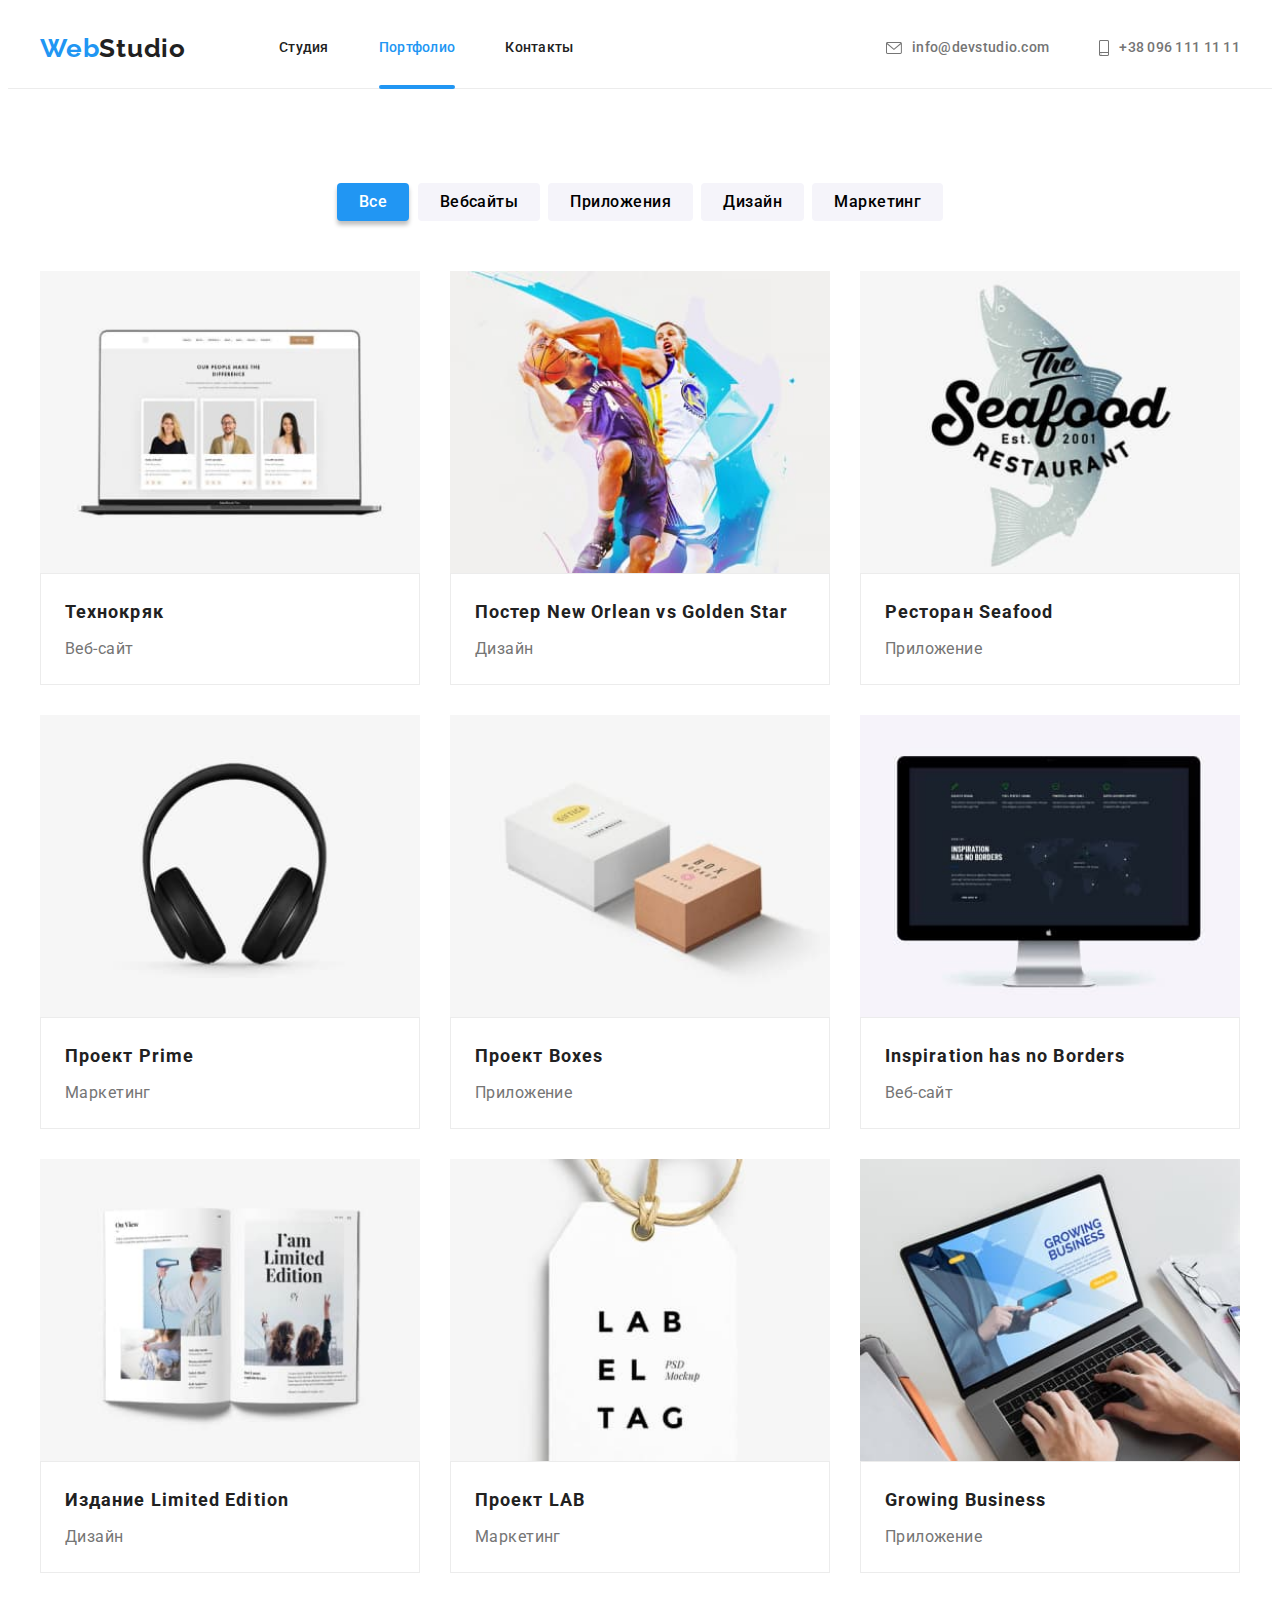
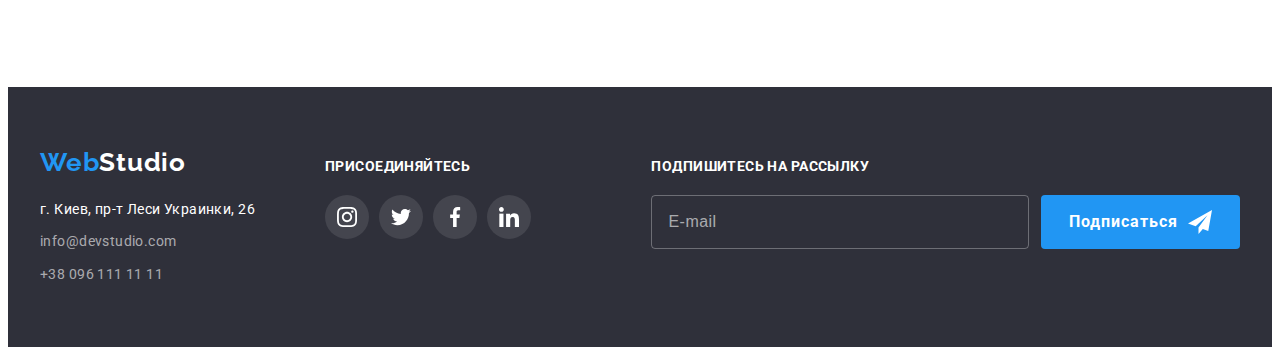
==== portfolio.html @ c066acfd "добавляет файлы из предыдущей работы" ====
<!DOCTYPE html>
<html lang="ru">

<head>
    <meta http-equiv="X-UA-Compatible" content="IE=edge">
    <meta name="viewport" content="width=device-width, initial-scale=1.0">
    <title>Разработка сайтов - портфолио</title>
    <link rel="preconnect" href="https://fonts.googleapis.com">
    <link rel="preconnect" href="https://fonts.gstatic.com" crossorigin>
    <link href="https://fonts.googleapis.com/css2?family=Raleway:wght@700&family=Roboto:wght@400;500;700;900&display=swap"
    rel="stylesheet">
    <link rel="stylesheet" href="https://cdnjs.cloudflare.com/ajax/libs/modern-normalize/1.1.0/modern-normalize.min.css"
    integrity="sha512-wpPYUAdjBVSE4KJnH1VR1HeZfpl1ub8YT/NKx4PuQ5NmX2tKuGu6U/JRp5y+Y8XG2tV+wKQpNHVUX03MfMFn9Q=="
    crossorigin="anonymous" referrerpolicy="no-referrer" />
  
 
  <link rel="stylesheet" href="./css/main.min.css">
   
</head>

<body>
    <!-- раздел с логотипом, навигацией и контактами -->
  <header class="head">
    <div class="container header__container">
      <nav class="site-navigation">
        <a lang="en" class="link logo-link" href="./index.html">Web<span class="logo--header">Studio</span>
        </a>
        <ul class="list site-navigation__list">
          <li class="site-navigation__item"><a class="link site-navigation__link" href="./index.html">Студия</a></li>
          <li class="site-navigation__item"><a class="link site-navigation__link current" href="./portfolio.html">Портфолио</a></li>
          <li class="site-navigation__item"><a class="link site-navigation__link" href="">Контакты</a></li>
        </ul>
      </nav>
      <ul class="list contakts-list">
        <li class="contakts-list__item">
          <a class="link site-navigation__link " href="mailto:info@devstudio.com">
            <svg class="contakts-list__icon" width="16" height="12">
              <use href="./images/icons.svg#icon-envelope"></use>
            </svg>info@devstudio.com</a>
        </li>
        <li class="contakts-item">
          <a class="link site-navigation__link" href="tel:+380961111111">
            <svg class="contakts-list__icon" width="10" height="16">
              <use href="./images/icons.svg#icon-smartphone" width="10" height="16"></use>
            </svg>+38 096 111 11 11</a>
        </li>
      </ul>
    </div>
  </header>
    <!--catalog  -->
    <main class="catalog">
      <section class="section">
        <div class="container">
        <h1 class="catalog-title visually-hidden">Каталог наших работ</h1>
        <ul class="list btn-list">      
          <li class="btn-list__item"><button type="button" class="btn-list__button btn-list__button--current">Все</button></li>
          <li class="btn-list__item"><button type="button" class="btn-list__button">Вебсайты</button></li>
          <li class="btn-list__item"><button type="button" class="btn-list__button">Приложения</button></li>
          <li class="btn-list__item"><button type="button" class="btn-list__button">Дизайн</button></li>
          <li class="btn-list__item"><button type="button" class="btn-list__button">Маркетинг</button></li>
        </ul>
        <ul class="list card-set">
            <li class="card-set__item">
                <a class="link catalog-item__link" href="" target="_blank" rel="noreferrer noopener nofollow">
                  <div class="catalog-item__wrap">
                    <img src="./images/portfolio1.jpg" alt="Сайт на экране раскрытого ультрабука" width="370" height="294">
                    <p class="catalog-item__text">Технокряк это современная площадка распространения коронавируса. Компании используют эту платформу для цифрового
                  шпионажа и атак на защищённые сервера конкурентов.</p>
                  </div>
                  <div class="catalog-item__caption">
                      <h2 class="title catalog-item__title">Технокряк</h2>
                      <p class="catalog-item__product">Веб-сайт</p>
                    </div>
                </a>
            </li>
          <li class="card-set__item">
                <a class="link catalog-item__link" href="" target="_blank" rel="noreferrer noopener nofollow">
                  <div class="catalog-item__wrap">
                  <img src="./images/portfolio2.jpg" alt="Два баскетболиста с мячом в прыжке" width="370" height="294">
                  <p class="catalog-item__text">Далеко-далеко за словесными, горами в стране гласных и согласных живут рыбные тексты. До семантика путь, знаках родного мир маленькая пояс моей домах. Парадигматическая запятой решила рукопись послушавшись обеспечивает lorem, встретил прямо от всех вопрос. Там, толку ручеек буквоград свое жизни семантика семь меня?Далеко-далеко за словесными горами в стране гласных и согласных живут рыбные тексты. Путь взгляд большого заглавных по всей ручеек приставка своих продолжил.</p>
                  </div>
                    <div class="catalog-item__caption">
                      <h2 class="title catalog-item__title">Постер New Orlean vs Golden Star</h2>
                      <p class="catalog-item__product">Дизайн</p>
                  </div>
                </a>
            </li>
          <li class="card-set__item">
                <a class="link catalog-item__link" href="" target="_blank" rel="noreferrer noopener nofollow">
                <div class="catalog-item__wrap">
                  <img src="./images/portfolio3.jpg" alt="Логотип ресторана на фоне рыбины" width="370" height="294">
                  <p class="catalog-item__text">Далеко-далеко за словесными горами в стране гласных и согласных живут рыбные тексты. Путь переписали имени ты? Щеке деревни взобравшись то диких агентство.</p>
                </div>
                  <div class="catalog-item__caption">
                  <h2 class="title catalog-item__title">Ресторан Seafood</h2>
                  <p class="catalog-item__product">Приложение</p>
                </div>
                </a>
            </li>
            <li class="card-set__item">
                <a class="link catalog-item__link" href="" target="_blank" rel="noreferrer noopener nofollow">
                  <div class="catalog-item__wrap">
                  <img src="./images/portfolio4.jpg" alt="Головные наушники черного цвета" width="370" height="294">
                <p class="catalog-item__text">Далеко-далеко за словесными горами, в стране гласных и согласных живут рыбные тексты. Запятой родного дороге коварных рукопись всемогущая там свой не выйти.</p>
                  </div>
                  <div class="catalog-item__caption">
                  <h2 class="title catalog-item__title">Проект Prime</h2>
                  <p class="catalog-item__product">Маркетинг</p>
                </div>
                </a>
            </li>
            <li class="card-set__item">
                <a class="link catalog-item__link" href="" target="_blank" rel="noreferrer noopener nofollow">
                <div class="catalog-item__wrap">
                  <img src="./images/portfolio5.jpg" alt="Две прямоугольные коробки" width="370" height="294">
                  <p class="catalog-item__text">Далеко-далеко за словесными горами в стране гласных и согласных живут рыбные тексты. Ipsum оксмокс коварный домах рукопись даль маленький текстами рот грустный.</p>
                  </div>
                  <div class="catalog-item__caption">
                  <h2 class="title catalog-item__title">Проект Boxes</h2>
                  <p class="catalog-item__product">Приложение</p>
                </div>
                </a>
            </li>
            <li class="card-set__item">
                <a class="link catalog-item__link" href="" target="_blank" rel="noreferrer noopener nofollow">
                <div class="catalog-item__wrap">
                  <img src="./images/portfolio6.jpg" alt="Сайт на экране Аймак" width="370" height="294">
                  <p class="catalog-item__text">Далеко-далеко за словесными горами в стране гласных и согласных живут рыбные тексты. Рыбного рукописи ты своих повстречался ручеек переписали меня взгляд безопасную?</p>
                  </div>
                  <div class="catalog-item__caption">
                  <h2 class="title catalog-item__title">Inspiration has no Borders</h2>
                  <p class="catalog-item__product">Веб-сайт</p>
                </div>
                </a>
            </li>
            <li class="card-set__item">
                <a class="link catalog-item__link" href="" target="_blank" rel="noreferrer noopener nofollow">
                  <div class="catalog-item__wrap">
                  <img src="./images/portfolio7.jpg" alt="Раскрытая книга с иллюстрациями" width="370" height="294">
                  <p class="catalog-item__text">Далеко-далеко за словесными горами в стране гласных и согласных живут рыбные тексты. Последний ты коварный оксмокс на берегу имеет большой правилами заманивший своих.</p>
                  </div>
                  <div class="catalog-item__caption">
                  <h2 class="title catalog-item__title">Издание Limited Edition</h2>
                  <p class="catalog-item__product">Дизайн</p>
                </div>
                </a>
            </li>
          <li class="card-set__item">
                <a class="link catalog-item__link" href="" target="_blank" rel="noreferrer noopener nofollow">
                <div class="catalog-item__wrap">
                  <img src="./images/portfolio8.jpg" alt="Товарная бирка на веревочке" width="370" height="294">
                  <p class="catalog-item__text">Далеко-далеко за словесными горами в стране гласных и согласных живут рыбные тексты. Моей пояс жизни осталось, безопасную агентство живет собрал то своего?</p>
                  </div>
                  <div class="catalog-item__caption">
                  <h2 class="title catalog-item__title">Проект LAB</h2>
                  <p class="catalog-item__product">Маркетинг</p>
                </div>
                </a>
            </li>
            <li class="card-set__item">
                <a class="link catalog-item__link" href="" target="_blank" rel="noreferrer noopener nofollow">
                <div class="catalog-item__wrap">
                  <img src="./images/portfolio9.jpg" alt="Руки на клавиатуре ноутбука" width="370" height="294">
                <p class="catalog-item__text">Далеко-далеко за словесными горами, в стране гласных и согласных живут
                     рыбные тексты. Океана что то там моей! Запятых подпоясал безопасную реторический власти?Далеко-далеко за словесными горами, в стране гласных и согласных живут
                    рыбные тексты. Океана что то там моей! Запятых подпоясал безопасную реторический власти?Далеко-далеко за словесными горами, в стране гласных и согласных живут
                    рыбные тексты. Океана что то там моей! Запятых подпоясал безопасную реторический власти?</p>
                 </div> 
                  <div class="catalog-item__caption">
                  <h2 class="title catalog-item__title">Growing Business</h2>
                  <p class="catalog-item__product">Приложение</p>
                </div>
                </a>
            </li>
        </ul>
        </div>
      </section>
    </main>
    <!-- Раздел со ссылкой-логотипом и контактными данными компании -->
  <footer class="foot">
    <div class="container foot-container">
      <div class="foot__item">
        <a lang="en" class="link logo-link" href="./index.html">Web<span class="logo--footer">Studio</span>
        </a>
        <address class="adrs">
          <ul class="list adrs__list">
            <li class="adrs__item">
              <a class="link adrs__link" href="https://goo.gl/maps/9pCc8G5kGunAkQfJA" target="_blank"
                rel="noreferrer noopener nofollow">
                г. Киев, пр-т Леси Украинки, 26
              </a>
            </li>
            <li class="adrs__item">
              <a class="link adrs__link" href="mailto:info@devstudio.com">info@devstudio.com</a>
            </li>
            <li class="adrs__item">
              <a class="link adrs__link" href="tel:+380961111111">+38 096 111 11 11</a>
            </li>
          </ul>
        </address>
      </div>
      <div class="foot__item">
        <h3 class="about-list__title foot__title">присоединяйтесь</h3>
        <ul class="social-list list">
          <li class="social-list__item">
            <a class="social__link" href="" target="_blank" rel="noreferrer noopener nofollow">
              <svg class="social__icon">
                <use href="./images/icons.svg#icon-instagram"></use>
              </svg>
            </a>
          </li>
          <li class="social-list__item">
            <a class="social__link" href="" target="_blank" rel="noreferrer noopener nofollow">
              <svg class="social__icon">
                <use href="./images/icons.svg#icon-twitter"></use>
              </svg>
            </a>
          </li>
          <li class="social-list__item">
            <a class="social__link" href="" target="_blank" rel="noreferrer noopener nofollow">
              <svg class="social__icon">
                <use href="./images/icons.svg#icon-facebook"></use>
              </svg>
            </a>
          </li>
          <li class="social-list__item">
            <a class="social__link" href="" target="_blank" rel="noreferrer noopener nofollow">
              <svg class="social__icon">
                <use href="./images/icons.svg#icon-linkedin"></use>
              </svg>
            </a>
          </li>
        </ul>
      </div>
      <div class="foot__item">
        <h3 class="about-list__title foot__title">Подпишитесь на рассылку</h3>
        <form class="subscription" action="#">
          <input type="email" class="subscription__input" name="subscription-email" placeholder="E-mail" />
          <button class="btn subscription__button" type="submit">Подписаться
            <svg class="subscription__icon" width="24" height="24">
              <use href="./images/icons.svg#icon-icon-send"></use>
            </svg>
          </button>
        </form>
      </div>
    </div>
  </footer>
</body>

</html>
---- css/main.min.css ----
:root{--textcolor: #212121;--textcolor2: #757575;--brandcolor: #2196f3;--backgroundcolor: #2f303a;--backgroundcolor2: #f5f4fa;--whitetextcolor: #fff;--herobtnfocuscolor: #188ce8;--footaddresscolor: rgba(255, 255, 255, 0.6);--footborderformcolor: rgba(255, 255, 255, 0.3);--sociallinkcolor: rgba(175, 177, 184, 1);--catalogbackgroundtext: rgba(33, 150, 243, 0.9);--item-background: rgba(47, 48, 58, 0.8);--modal-bordercolor: rgba(33, 33, 33, 0.2);--placeholder-color: rgba(117, 117, 117, 0.5);--transition1: 250ms cubic-bezier(0.4, 0, 0.2, 1);--card-amt: 4}.visually-hidden{position:absolute;white-space:nowrap;width:1px;height:1px;overflow:hidden;border:0;padding:0;clip:rect(0 0 0 0);clip-path:inset(50%);margin:-1px}p,h1,h2,h3,h4,h5,h6{margin:0}ul,ol{margin:0;padding:0;padding-left:0}img{display:block;width:100%;height:auto}button{cursor:pointer}body{font-family:'Roboto', sans-serif;font-size:14px;line-height:1.71;letter-spacing:.03em;color:var(--textcolor2)}.title{color:var(--textcolor)}.link{text-decoration:none;color:inherit}.list{list-style:none}.container{width:1200px;padding-left:15px;padding-right:15px;margin:0 auto}.section{padding-top:94px;padding-bottom:94px}.section-title{font-size:36px;line-height:1.17;text-align:center;color:var(--textcolor);margin-bottom:50px}.card-set{display:flex;flex-wrap:wrap;margin-left:-30px;margin-top:-30px}.card-set__item{flex-basis:calc(100% / var(--card-amt) - 30px);margin-top:30px;margin-left:30px}.social-list{display:flex;justify-content:center}.social-list__item+.social-list__item{margin-left:10px}.social__icon{width:20px;height:20px;fill:var(--sociallinkcolor);transition:fill var(--transition1)}.social__link:hover .social__icon,.social__link:focus .social__icon{fill:var(--whitetextcolor)}.foot .social__icon{fill:var(--whitetextcolor)}.foot .social__link{background-color:rgba(255,255,255,0.1)}.social__link{width:44px;height:44px;background-color:var(--whitetextcolor);display:flex;justify-content:center;align-items:center;border-radius:50%;transition:background-color var(--transition1)}.social__link:hover,.social__link:focus{background-color:var(--brandcolor)}.logo-link{font-family:Raleway;font-size:26px;font-weight:700;line-height:1.19;letter-spacing:.03em;color:var(--brandcolor)}.logo--header{color:var(--textcolor)}.head .logo-link{margin-right:93px}.foot .logo-link{margin-bottom:20px;display:inline-block}.logo--footer{color:var(--whitetextcolor)}.btn{font-family:inherit;font-size:16px;font-weight:700;line-height:1.87;letter-spacing:.06em;color:var(--whitetextcolor);background-color:var(--brandcolor);cursor:pointer;padding:10px 32px;border:none;border-radius:4px;transition:background-color var(--transition1),box-shadow var(--transition1)}.btn:focus,.btn:hover{background-color:var(--herobtnfocuscolor);box-shadow:0px 4px 4px rgba(0,0,0,0.15)}.subscription__button{padding:10px 28px;display:flex;align-items:center;text-align:center;color:var(--whitetextcolor)}.modal-button{padding:10px 55px;display:block;margin:0 auto}.backdrop{width:100vw;height:100vh;top:0;position:fixed;background-color:rgba(0,0,0,0.2);z-index:1;opacity:1;transition:opacity var(--transition1),visibility var(--transition1)}.is-hidden{opacity:0;pointer-events:none;visibility:hidden}.backdrop.is-hidden .modal{transform:translate(-50%, -50%) scale(0.3)}.modal{width:528px;min-height:581px;background-color:var(--whitetextcolor);position:absolute;top:50%;left:50%;transform:translate(-50%, -50%) scale(1);border-radius:4px;box-shadow:0px 4px 4px 0px rgba(0,0,0,0.25);transition:transform var(--transition1);padding:40px}.close__icon{transition:fill var(--transition1)}.close-btn:focus .close__icon,.close-btn:hover .close__icon{fill:var(--brandcolor)}.close-btn{width:30px;height:30px;border:1px solid rgba(0,0,0,0.1);border-radius:50%;background-color:transparent;display:flex;align-items:center;justify-content:center;position:absolute;top:8px;right:8px;transition:border-color var(--transition1);outline:none}.close-btn:focus,.close-btn:hover{border-color:var(--brandcolor)}.modal__text{text-align:center;font-size:20px;font-weight:700;line-height:1.15;color:var(--textcolor);margin-bottom:12px}.head{border-bottom:1px solid #ececec}.header__container{display:flex;align-items:center}.site-navigation{display:flex;align-items:center}.site-navigation__list{display:flex;align-items:center}.contakts-list{display:inline-flex;align-items:center;margin-left:auto}.site-navigation__item:not(:last-child){margin-right:50px}.contakts-list__item:not(:last-child){margin-right:50px}.site-navigation__list{color:var(--textcolor)}.site-navigation__link{font-size:14px;font-weight:500;line-height:1.14;letter-spacing:.02em;padding-top:32px;padding-bottom:32px;display:flex;align-items:center;transition:color var(--transition1)}.site-navigation__link:hover,.site-navigation__link:focus{color:var(--brandcolor)}.current{color:var(--brandcolor);position:relative}.current::after{content:'';width:100%;height:4px;border-radius:2px;position:absolute;left:0;bottom:0;background-color:var(--brandcolor);margin-bottom:-1px}.contakts-list__icon{margin-right:10px;fill:currentColor}.hero{color:var(--whitetextcolor);text-align:center;padding-top:200px;padding-bottom:200px;background-image:linear-gradient(rgba(47,48,58,0.4), rgba(47,48,58,0.4)),url(../images/hero.jpg);background-repeat:no-repeat;background-position:center;background-size:cover, auto;max-width:1600px;margin:0 auto}.hero__title{font-size:44px;font-weight:900;line-height:1.36;letter-spacing:.06em;text-transform:uppercase;max-width:700px;margin-right:auto;margin-left:auto;margin-bottom:30px}.about-list__title{font-size:14px;line-height:1.14;text-transform:uppercase;margin-bottom:10px}.about-list__icon{background-color:var(--backgroundcolor2);border-radius:4px;margin-bottom:30px;text-align:center;padding:25px 100px}.activity{padding-top:0;--card-amt: 3}.activity__item{position:relative}.activity__text{font-size:14px;line-height:1.14;letter-spacing:.03em;text-transform:uppercase;text-align:center;position:absolute;padding:27px;width:100%;bottom:0;background-color:var(--item-background);color:var(--whitetextcolor)}.collective{background-color:var(--backgroundcolor2)}.collective__item{font-size:16px;line-height:1.19;letter-spacing:.03em;text-align:center;background-color:var(--whitetextcolor);border-bottom-left-radius:5px;border-bottom-right-radius:5px;box-shadow:0 5px 5px -5px rgba(0,0,0,0.5)}.collective__member{font-size:16px;font-weight:500;color:var(--textcolor);margin-bottom:10px}.collective-caption{padding-top:30px;padding-bottom:30px}.collective__prof{margin-bottom:16px}.customer{--card-amt: 6}.customer__icon{fill:currentColor}.customer__link{display:flex;align-items:center;justify-content:center;width:100%;height:92px;border-radius:4px;border:1px solid var(--sociallinkcolor);color:var(--sociallinkcolor);transition:color var(--transition1),border var(--transition1)}.customer__link:hover,.customer__link:focus{color:var(--brandcolor);border:1px solid var(--brandcolor)}.btn-list{display:flex;justify-content:center;margin-bottom:50px}.btn-list__item{min-width:73px;min-height:38px;border-radius:4px}.btn-list__item:not(:last-child){margin-right:8px}.btn-list__button{font-family:inherit;background-color:var(--backgroundcolor2);cursor:pointer;font-size:16px;font-weight:500;line-height:1.63;letter-spacing:.03em;border:none;border-radius:4px;padding:6px 22px;transition:color var(--transition1),box-shadow var(--transition1),background-color var(--transition1)}.btn-list__button:hover,.btn-list__button:focus,.btn-list__button--current{background-color:var(--brandcolor);color:var(--whitetextcolor);box-shadow:0px 4px 4px 0px rgba(0,0,0,0.25)}.catalog-item__title{font-size:18px;line-height:2;letter-spacing:.06em;margin-bottom:4px}.catalog-item__product{font-size:16px;line-height:1.87}.catalog{padding-top:0;padding-bottom:20px;--card-amt: 3}.catalog-item__wrap{position:relative;overflow:hidden}.catalog-item__text{position:absolute;top:0;left:0;background-color:var(--catalogbackgroundtext);color:var(--whitetextcolor);font-size:18px;line-height:1.55;padding:63px 24px;height:100%;transform:translateY(100%);transition:transform var(--transition1);overflow:auto}.catalog-item__text::-webkit-scrollbar{width:5px}.catalog-item__text::-webkit-scrollbar-track{box-shadow:inset 0 0 6px rgba(0,0,0,0.3)}.catalog-item__text::-webkit-scrollbar-thumb{background-color:var(--whitetextcolor);outline:1px solid var(--textcolor2)}.catalog-item__link:hover .catalog-item__text,.catalog-item__link:focus .catalog-item__text{transform:translateY(0)}.catalog-item__link{display:flex;flex-direction:column;transition:box-shadow var(--transition1)}.catalog-item__link:hover,.catalog-item__link:focus{box-shadow:0px 1px 1px rgba(0,0,0,0.12),0px 4px 4px rgba(0,0,0,0.06),1px 4px 6px rgba(0,0,0,0.16)}.catalog-item__caption{padding:20px 24px;border:1px solid #ececec}.form-field{margin-bottom:10px}.form__input{width:100%;height:40px;border:1px solid var(--modal-bordercolor);border-radius:4px;padding-left:42px;color:var(--textcolor);transition:border-color var(--transition1);outline:none}.form__input:focus,.form__input:hover{border-color:var(--brandcolor)}.input__text{font-size:12px;line-height:1.17;letter-spacing:.01em;display:block;margin-bottom:4px}.form__text{width:100%;height:120px;border:1px solid var(--modal-bordercolor);border-radius:4px;padding-left:16px;padding-top:10px;color:var(--textcolor);resize:none;outline:none}.form__text:focus,.form__text:hover{border-color:var(--brandcolor)}.form__text::placeholder{color:var(--placeholder-color)}.form__textarea{margin-bottom:20px}.input__wrap{position:relative}.input__icon{position:absolute;left:12px;top:50%;transform:translateY(-50%);transition:fill var(--transition1)}.form__input:focus+.input__icon,.form__input:hover+.input__icon{fill:var(--brandcolor)}.agreement-link{color:var(--brandcolor);text-decoration-line:underline}.checkbox-field{margin-bottom:30px}.checkbox-wrap{width:16px;height:15px;border:2px solid var(--textcolor);border-radius:2px;margin-right:8px;display:flex;align-items:center;justify-content:center;transition:border-color var(--transition1)}.checkbox-wrap:hover{border-color:var(--brandcolor)}.checkbox-input:checked+.check-text .checkbox-wrap{background-color:var(--brandcolor);border:none}.checkbox-input:focus+.check-text .checkbox-wrap{border-color:var(--brandcolor)}.check-text{text-shadow:0px 4px 4px rgba(0,0,0,0.25);display:flex;align-items:center;justify-content:center}.foot{padding-bottom:60px;padding-top:60px;background-color:var(--backgroundcolor);color:var(--whitetextcolor);margin:0 auto}.adrs{font-style:normal}.adrs__item:not(:last-child){margin-bottom:9px}.adrs__link[target='_blank']{color:var(--whitetextcolor)}.adrs__link{color:var(--footaddresscolor);transition:color var(--transition1)}.adrs__link:hover,.adrs__link:focus{color:var(--brandcolor)}.foot__title{color:var(--whitetextcolor);margin-bottom:20px}.foot-container{display:flex;align-items:baseline}.foot__item:last-child{margin-left:auto}.foot__item:not(:last-child){margin-right:70px}.subscription{display:flex}.subscription__input{width:358px;height:50px;border:1px solid var(--footborderformcolor);border-radius:4px;padding-left:16px;color:var(--whitetextcolor);background-color:transparent;font-size:16px;line-height:1.25;letter-spacing:.03em;margin-right:12px;transition:border-color var(--transition1);outline:none}.subscription__input::placeholder{color:var(--footaddresscolor)}.subscription__input:hover,.subscription__input:focus{border-color:var(--brandcolor)}.subscription__icon{margin-left:10px}
/*# sourceMappingURL=main.min.css.map */
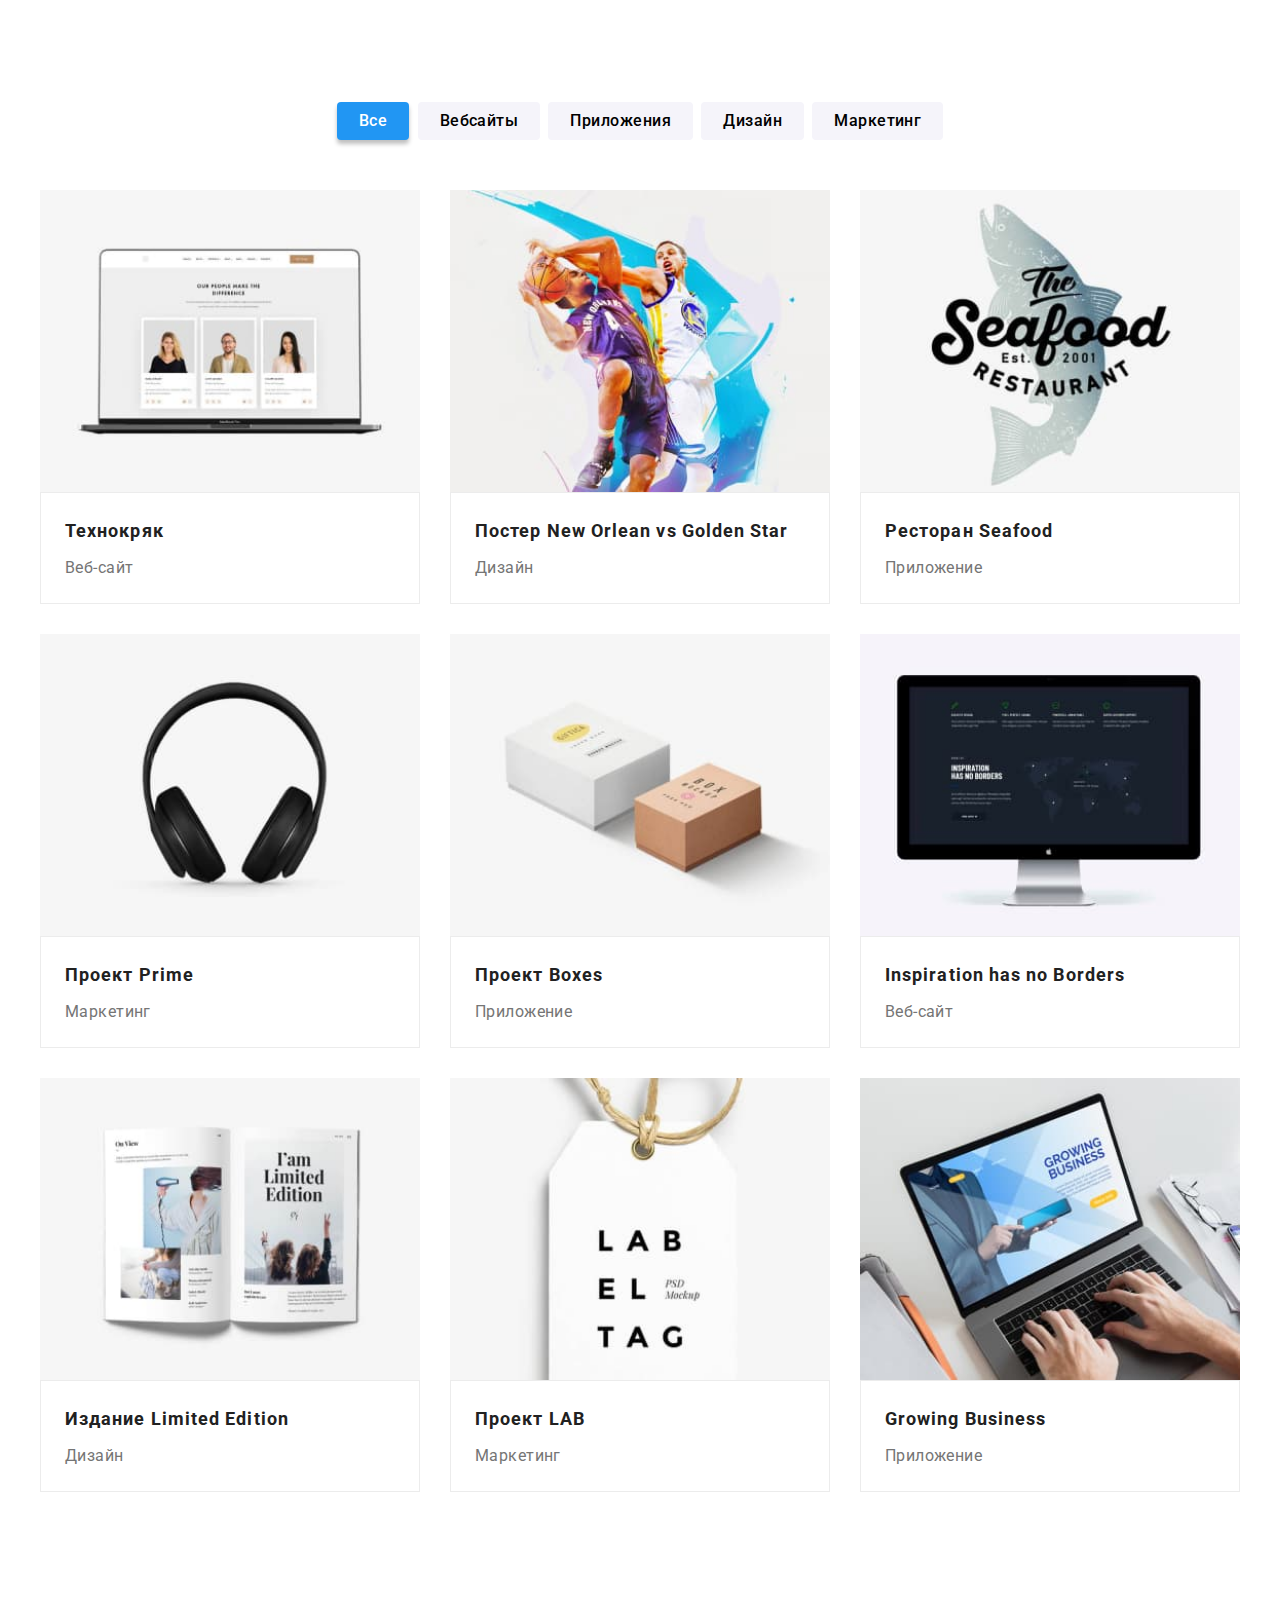
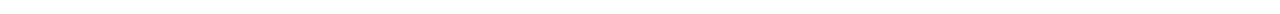
==== commit a9ac620b: "добавляет адаптив на секции с флекс-сеткой" ====
--- a/portfolio.html
+++ b/portfolio.html
@@ -20,7 +20,7 @@
 
 <body>
     <!-- раздел с логотипом, навигацией и контактами -->
-  <header class="head">
+  <!-- <header class="head">
     <div class="container header__container">
       <nav class="site-navigation">
         <a lang="en" class="link logo-link" href="./index.html">Web<span class="logo--header">Studio</span>
@@ -46,7 +46,7 @@
         </li>
       </ul>
     </div>
-  </header>
+  </header> -->
     <!--catalog  -->
     <main class="catalog">
       <section class="section">
@@ -177,7 +177,7 @@
       </section>
     </main>
     <!-- Раздел со ссылкой-логотипом и контактными данными компании -->
-  <footer class="foot">
+  <!-- <footer class="foot">
     <div class="container foot-container">
       <div class="foot__item">
         <a lang="en" class="link logo-link" href="./index.html">Web<span class="logo--footer">Studio</span>
@@ -244,7 +244,7 @@
         </form>
       </div>
     </div>
-  </footer>
+  </footer> -->
 </body>
 
 </html>--- a/css/main.min.css
+++ b/css/main.min.css
@@ -1,2 +1,2 @@
-:root{--textcolor: #212121;--textcolor2: #757575;--brandcolor: #2196f3;--backgroundcolor: #2f303a;--backgroundcolor2: #f5f4fa;--whitetextcolor: #fff;--herobtnfocuscolor: #188ce8;--footaddresscolor: rgba(255, 255, 255, 0.6);--footborderformcolor: rgba(255, 255, 255, 0.3);--sociallinkcolor: rgba(175, 177, 184, 1);--catalogbackgroundtext: rgba(33, 150, 243, 0.9);--item-background: rgba(47, 48, 58, 0.8);--modal-bordercolor: rgba(33, 33, 33, 0.2);--placeholder-color: rgba(117, 117, 117, 0.5);--transition1: 250ms cubic-bezier(0.4, 0, 0.2, 1);--card-amt: 4}.visually-hidden{position:absolute;white-space:nowrap;width:1px;height:1px;overflow:hidden;border:0;padding:0;clip:rect(0 0 0 0);clip-path:inset(50%);margin:-1px}p,h1,h2,h3,h4,h5,h6{margin:0}ul,ol{margin:0;padding:0;padding-left:0}img{display:block;width:100%;height:auto}button{cursor:pointer}body{font-family:'Roboto', sans-serif;font-size:14px;line-height:1.71;letter-spacing:.03em;color:var(--textcolor2)}.title{color:var(--textcolor)}.link{text-decoration:none;color:inherit}.list{list-style:none}.container{width:1200px;padding-left:15px;padding-right:15px;margin:0 auto}.section{padding-top:94px;padding-bottom:94px}.section-title{font-size:36px;line-height:1.17;text-align:center;color:var(--textcolor);margin-bottom:50px}.card-set{display:flex;flex-wrap:wrap;margin-left:-30px;margin-top:-30px}.card-set__item{flex-basis:calc(100% / var(--card-amt) - 30px);margin-top:30px;margin-left:30px}.social-list{display:flex;justify-content:center}.social-list__item+.social-list__item{margin-left:10px}.social__icon{width:20px;height:20px;fill:var(--sociallinkcolor);transition:fill var(--transition1)}.social__link:hover .social__icon,.social__link:focus .social__icon{fill:var(--whitetextcolor)}.foot .social__icon{fill:var(--whitetextcolor)}.foot .social__link{background-color:rgba(255,255,255,0.1)}.social__link{width:44px;height:44px;background-color:var(--whitetextcolor);display:flex;justify-content:center;align-items:center;border-radius:50%;transition:background-color var(--transition1)}.social__link:hover,.social__link:focus{background-color:var(--brandcolor)}.logo-link{font-family:Raleway;font-size:26px;font-weight:700;line-height:1.19;letter-spacing:.03em;color:var(--brandcolor)}.logo--header{color:var(--textcolor)}.head .logo-link{margin-right:93px}.foot .logo-link{margin-bottom:20px;display:inline-block}.logo--footer{color:var(--whitetextcolor)}.btn{font-family:inherit;font-size:16px;font-weight:700;line-height:1.87;letter-spacing:.06em;color:var(--whitetextcolor);background-color:var(--brandcolor);cursor:pointer;padding:10px 32px;border:none;border-radius:4px;transition:background-color var(--transition1),box-shadow var(--transition1)}.btn:focus,.btn:hover{background-color:var(--herobtnfocuscolor);box-shadow:0px 4px 4px rgba(0,0,0,0.15)}.subscription__button{padding:10px 28px;display:flex;align-items:center;text-align:center;color:var(--whitetextcolor)}.modal-button{padding:10px 55px;display:block;margin:0 auto}.backdrop{width:100vw;height:100vh;top:0;position:fixed;background-color:rgba(0,0,0,0.2);z-index:1;opacity:1;transition:opacity var(--transition1),visibility var(--transition1)}.is-hidden{opacity:0;pointer-events:none;visibility:hidden}.backdrop.is-hidden .modal{transform:translate(-50%, -50%) scale(0.3)}.modal{width:528px;min-height:581px;background-color:var(--whitetextcolor);position:absolute;top:50%;left:50%;transform:translate(-50%, -50%) scale(1);border-radius:4px;box-shadow:0px 4px 4px 0px rgba(0,0,0,0.25);transition:transform var(--transition1);padding:40px}.close__icon{transition:fill var(--transition1)}.close-btn:focus .close__icon,.close-btn:hover .close__icon{fill:var(--brandcolor)}.close-btn{width:30px;height:30px;border:1px solid rgba(0,0,0,0.1);border-radius:50%;background-color:transparent;display:flex;align-items:center;justify-content:center;position:absolute;top:8px;right:8px;transition:border-color var(--transition1);outline:none}.close-btn:focus,.close-btn:hover{border-color:var(--brandcolor)}.modal__text{text-align:center;font-size:20px;font-weight:700;line-height:1.15;color:var(--textcolor);margin-bottom:12px}.head{border-bottom:1px solid #ececec}.header__container{display:flex;align-items:center}.site-navigation{display:flex;align-items:center}.site-navigation__list{display:flex;align-items:center}.contakts-list{display:inline-flex;align-items:center;margin-left:auto}.site-navigation__item:not(:last-child){margin-right:50px}.contakts-list__item:not(:last-child){margin-right:50px}.site-navigation__list{color:var(--textcolor)}.site-navigation__link{font-size:14px;font-weight:500;line-height:1.14;letter-spacing:.02em;padding-top:32px;padding-bottom:32px;display:flex;align-items:center;transition:color var(--transition1)}.site-navigation__link:hover,.site-navigation__link:focus{color:var(--brandcolor)}.current{color:var(--brandcolor);position:relative}.current::after{content:'';width:100%;height:4px;border-radius:2px;position:absolute;left:0;bottom:0;background-color:var(--brandcolor);margin-bottom:-1px}.contakts-list__icon{margin-right:10px;fill:currentColor}.hero{color:var(--whitetextcolor);text-align:center;padding-top:200px;padding-bottom:200px;background-image:linear-gradient(rgba(47,48,58,0.4), rgba(47,48,58,0.4)),url(../images/hero.jpg);background-repeat:no-repeat;background-position:center;background-size:cover, auto;max-width:1600px;margin:0 auto}.hero__title{font-size:44px;font-weight:900;line-height:1.36;letter-spacing:.06em;text-transform:uppercase;max-width:700px;margin-right:auto;margin-left:auto;margin-bottom:30px}.about-list__title{font-size:14px;line-height:1.14;text-transform:uppercase;margin-bottom:10px}.about-list__icon{background-color:var(--backgroundcolor2);border-radius:4px;margin-bottom:30px;text-align:center;padding:25px 100px}.activity{padding-top:0;--card-amt: 3}.activity__item{position:relative}.activity__text{font-size:14px;line-height:1.14;letter-spacing:.03em;text-transform:uppercase;text-align:center;position:absolute;padding:27px;width:100%;bottom:0;background-color:var(--item-background);color:var(--whitetextcolor)}.collective{background-color:var(--backgroundcolor2)}.collective__item{font-size:16px;line-height:1.19;letter-spacing:.03em;text-align:center;background-color:var(--whitetextcolor);border-bottom-left-radius:5px;border-bottom-right-radius:5px;box-shadow:0 5px 5px -5px rgba(0,0,0,0.5)}.collective__member{font-size:16px;font-weight:500;color:var(--textcolor);margin-bottom:10px}.collective-caption{padding-top:30px;padding-bottom:30px}.collective__prof{margin-bottom:16px}.customer{--card-amt: 6}.customer__icon{fill:currentColor}.customer__link{display:flex;align-items:center;justify-content:center;width:100%;height:92px;border-radius:4px;border:1px solid var(--sociallinkcolor);color:var(--sociallinkcolor);transition:color var(--transition1),border var(--transition1)}.customer__link:hover,.customer__link:focus{color:var(--brandcolor);border:1px solid var(--brandcolor)}.btn-list{display:flex;justify-content:center;margin-bottom:50px}.btn-list__item{min-width:73px;min-height:38px;border-radius:4px}.btn-list__item:not(:last-child){margin-right:8px}.btn-list__button{font-family:inherit;background-color:var(--backgroundcolor2);cursor:pointer;font-size:16px;font-weight:500;line-height:1.63;letter-spacing:.03em;border:none;border-radius:4px;padding:6px 22px;transition:color var(--transition1),box-shadow var(--transition1),background-color var(--transition1)}.btn-list__button:hover,.btn-list__button:focus,.btn-list__button--current{background-color:var(--brandcolor);color:var(--whitetextcolor);box-shadow:0px 4px 4px 0px rgba(0,0,0,0.25)}.catalog-item__title{font-size:18px;line-height:2;letter-spacing:.06em;margin-bottom:4px}.catalog-item__product{font-size:16px;line-height:1.87}.catalog{padding-top:0;padding-bottom:20px;--card-amt: 3}.catalog-item__wrap{position:relative;overflow:hidden}.catalog-item__text{position:absolute;top:0;left:0;background-color:var(--catalogbackgroundtext);color:var(--whitetextcolor);font-size:18px;line-height:1.55;padding:63px 24px;height:100%;transform:translateY(100%);transition:transform var(--transition1);overflow:auto}.catalog-item__text::-webkit-scrollbar{width:5px}.catalog-item__text::-webkit-scrollbar-track{box-shadow:inset 0 0 6px rgba(0,0,0,0.3)}.catalog-item__text::-webkit-scrollbar-thumb{background-color:var(--whitetextcolor);outline:1px solid var(--textcolor2)}.catalog-item__link:hover .catalog-item__text,.catalog-item__link:focus .catalog-item__text{transform:translateY(0)}.catalog-item__link{display:flex;flex-direction:column;transition:box-shadow var(--transition1)}.catalog-item__link:hover,.catalog-item__link:focus{box-shadow:0px 1px 1px rgba(0,0,0,0.12),0px 4px 4px rgba(0,0,0,0.06),1px 4px 6px rgba(0,0,0,0.16)}.catalog-item__caption{padding:20px 24px;border:1px solid #ececec}.form-field{margin-bottom:10px}.form__input{width:100%;height:40px;border:1px solid var(--modal-bordercolor);border-radius:4px;padding-left:42px;color:var(--textcolor);transition:border-color var(--transition1);outline:none}.form__input:focus,.form__input:hover{border-color:var(--brandcolor)}.input__text{font-size:12px;line-height:1.17;letter-spacing:.01em;display:block;margin-bottom:4px}.form__text{width:100%;height:120px;border:1px solid var(--modal-bordercolor);border-radius:4px;padding-left:16px;padding-top:10px;color:var(--textcolor);resize:none;outline:none}.form__text:focus,.form__text:hover{border-color:var(--brandcolor)}.form__text::placeholder{color:var(--placeholder-color)}.form__textarea{margin-bottom:20px}.input__wrap{position:relative}.input__icon{position:absolute;left:12px;top:50%;transform:translateY(-50%);transition:fill var(--transition1)}.form__input:focus+.input__icon,.form__input:hover+.input__icon{fill:var(--brandcolor)}.agreement-link{color:var(--brandcolor);text-decoration-line:underline}.checkbox-field{margin-bottom:30px}.checkbox-wrap{width:16px;height:15px;border:2px solid var(--textcolor);border-radius:2px;margin-right:8px;display:flex;align-items:center;justify-content:center;transition:border-color var(--transition1)}.checkbox-wrap:hover{border-color:var(--brandcolor)}.checkbox-input:checked+.check-text .checkbox-wrap{background-color:var(--brandcolor);border:none}.checkbox-input:focus+.check-text .checkbox-wrap{border-color:var(--brandcolor)}.check-text{text-shadow:0px 4px 4px rgba(0,0,0,0.25);display:flex;align-items:center;justify-content:center}.foot{padding-bottom:60px;padding-top:60px;background-color:var(--backgroundcolor);color:var(--whitetextcolor);margin:0 auto}.adrs{font-style:normal}.adrs__item:not(:last-child){margin-bottom:9px}.adrs__link[target='_blank']{color:var(--whitetextcolor)}.adrs__link{color:var(--footaddresscolor);transition:color var(--transition1)}.adrs__link:hover,.adrs__link:focus{color:var(--brandcolor)}.foot__title{color:var(--whitetextcolor);margin-bottom:20px}.foot-container{display:flex;align-items:baseline}.foot__item:last-child{margin-left:auto}.foot__item:not(:last-child){margin-right:70px}.subscription{display:flex}.subscription__input{width:358px;height:50px;border:1px solid var(--footborderformcolor);border-radius:4px;padding-left:16px;color:var(--whitetextcolor);background-color:transparent;font-size:16px;line-height:1.25;letter-spacing:.03em;margin-right:12px;transition:border-color var(--transition1);outline:none}.subscription__input::placeholder{color:var(--footaddresscolor)}.subscription__input:hover,.subscription__input:focus{border-color:var(--brandcolor)}.subscription__icon{margin-left:10px}
+:root{--textcolor: #212121;--textcolor2: #757575;--brandcolor: #2196f3;--backgroundcolor: #2f303a;--backgroundcolor2: #f5f4fa;--whitetextcolor: #fff;--herobtnfocuscolor: #188ce8;--footaddresscolor: rgba(255, 255, 255, 0.6);--footborderformcolor: rgba(255, 255, 255, 0.3);--sociallinkcolor: rgba(175, 177, 184, 1);--catalogbackgroundtext: rgba(33, 150, 243, 0.9);--item-background: rgba(47, 48, 58, 0.8);--modal-bordercolor: rgba(33, 33, 33, 0.2);--placeholder-color: rgba(117, 117, 117, 0.5);--transition1: 250ms cubic-bezier(0.4, 0, 0.2, 1);--card-amt: 4}.visually-hidden{position:absolute;white-space:nowrap;width:1px;height:1px;overflow:hidden;border:0;padding:0;clip:rect(0 0 0 0);clip-path:inset(50%);margin:-1px}p,h1,h2,h3,h4,h5,h6{margin:0}ul,ol{margin:0;padding:0;padding-left:0}img{display:block;width:100%;height:auto;max-width:100%}button{cursor:pointer}body{font-family:'Roboto', sans-serif;font-size:14px;line-height:1.71;letter-spacing:.03em;color:var(--textcolor2)}.title{color:var(--textcolor)}.link{text-decoration:none;color:inherit}.list{list-style:none}.container{padding-left:15px;padding-right:15px;margin:0 auto}@media screen and (min-width: 480px){.container{width:480px}}@media screen and (min-width: 768px){.container{width:768px}}@media screen and (min-width: 1200px){.container{width:1200px}}.section{padding-top:94px;padding-bottom:94px}@media screen and (max-width: 1199px){.section{padding-top:60px;padding-bottom:60px}}.section-title{font-size:36px;line-height:1.17;text-align:center;color:var(--textcolor);margin-bottom:50px}@media screen and (max-width: 1199px){.section-title{font-size:28px;margin-bottom:30px}}.card-set{margin-bottom:-30px}@media screen and (min-width: 480px){.card-set{display:flex;flex-wrap:wrap;margin-left:-30px}}.card-set__item{margin-bottom:30px}@media screen and (min-width: 480px){.card-set__item{flex-basis:calc(100% / var(--card-amt) - 30px);margin-left:30px}}.social-list{display:flex;justify-content:center}.social-list__item+.social-list__item{margin-left:10px}.social__icon{width:20px;height:20px;fill:var(--sociallinkcolor);transition:fill var(--transition1)}.social__link:hover .social__icon,.social__link:focus .social__icon{fill:var(--whitetextcolor)}.foot .social__icon{fill:var(--whitetextcolor)}.foot .social__link{background-color:rgba(255,255,255,0.1)}.social__link{width:44px;height:44px;background-color:var(--whitetextcolor);display:flex;justify-content:center;align-items:center;border-radius:50%;transition:background-color var(--transition1)}.social__link:hover,.social__link:focus{background-color:var(--brandcolor)}.logo-link{font-family:Raleway;font-size:26px;font-weight:700;line-height:1.19;letter-spacing:.03em;color:var(--brandcolor)}.logo--header{color:var(--textcolor)}.head .logo-link{margin-right:93px}.foot .logo-link{margin-bottom:20px;display:inline-block}.logo--footer{color:var(--whitetextcolor)}.btn{font-family:inherit;font-size:16px;font-weight:700;line-height:1.87;letter-spacing:.06em;color:var(--whitetextcolor);background-color:var(--brandcolor);cursor:pointer;padding:10px 32px;border:none;border-radius:4px;transition:background-color var(--transition1),box-shadow var(--transition1)}.btn:focus,.btn:hover{background-color:var(--herobtnfocuscolor);box-shadow:0px 4px 4px rgba(0,0,0,0.15)}.subscription__button{padding:10px 28px;display:flex;align-items:center;text-align:center;color:var(--whitetextcolor)}.modal-button{padding:10px 55px;display:block;margin:0 auto}.backdrop{width:100vw;height:100vh;top:0;position:fixed;background-color:rgba(0,0,0,0.2);z-index:1;opacity:1;transition:opacity var(--transition1),visibility var(--transition1)}.is-hidden{opacity:0;pointer-events:none;visibility:hidden}.backdrop.is-hidden .modal{transform:translate(-50%, -50%) scale(0.3)}.modal{width:90vw;min-height:581px;background-color:var(--whitetextcolor);position:absolute;top:50%;left:50%;transform:translate(-50%, -50%) scale(1);border-radius:4px;box-shadow:0px 4px 4px 0px rgba(0,0,0,0.25);transition:transform var(--transition1);padding:40px}@media screen and (min-width: 480px){.modal{width:450px}}@media screen and (min-width: 1200px){.modal{width:528px}}.close__icon{transition:fill var(--transition1)}.close-btn:focus .close__icon,.close-btn:hover .close__icon{fill:var(--brandcolor)}.close-btn{width:30px;height:30px;border:1px solid rgba(0,0,0,0.1);border-radius:50%;background-color:transparent;display:flex;align-items:center;justify-content:center;position:absolute;top:8px;right:8px;transition:border-color var(--transition1);outline:none}.close-btn:focus,.close-btn:hover{border-color:var(--brandcolor)}.modal__text{text-align:center;font-size:20px;font-weight:700;line-height:1.15;color:var(--textcolor);margin-bottom:12px}.head{border-bottom:1px solid #ececec}.header__container{display:flex;align-items:center}.site-navigation{display:flex;align-items:center}.site-navigation__list{display:flex;align-items:center}.contakts-list{display:inline-flex;align-items:center;margin-left:auto}.site-navigation__item:not(:last-child){margin-right:50px}.contakts-list__item:not(:last-child){margin-right:50px}.site-navigation__list{color:var(--textcolor)}.site-navigation__link{font-size:14px;font-weight:500;line-height:1.14;letter-spacing:.02em;padding-top:32px;padding-bottom:32px;display:flex;align-items:center;transition:color var(--transition1)}.site-navigation__link:hover,.site-navigation__link:focus{color:var(--brandcolor)}.current{color:var(--brandcolor);position:relative}.current::after{content:'';width:100%;height:4px;border-radius:2px;position:absolute;left:0;bottom:0;background-color:var(--brandcolor);margin-bottom:-1px}.contakts-list__icon{margin-right:10px;fill:currentColor}.hero{color:var(--whitetextcolor);text-align:center;padding-top:200px;padding-bottom:200px;background-image:linear-gradient(rgba(47,48,58,0.4), rgba(47,48,58,0.4)),url(../images/hero.jpg);background-repeat:no-repeat;background-position:center;background-size:cover, auto;max-width:1600px;margin:0 auto}.hero__title{font-size:44px;font-weight:900;line-height:1.36;letter-spacing:.06em;text-transform:uppercase;max-width:700px;margin-right:auto;margin-left:auto;margin-bottom:30px}@media screen and (max-width: 767px){.about{--card-amt: 1}}@media screen and (min-width: 768px) and (max-width: 1199px){.about{--card-amt: 2}}.about-list__title{font-size:14px;line-height:1.14;text-transform:uppercase;margin-bottom:10px}.about-list__icon{background-color:var(--backgroundcolor2);border-radius:4px;margin-bottom:30px;text-align:center;padding:25px 100px}.activity{padding-top:0;--card-amt: 3}.activity__item{position:relative}.activity__text{font-size:14px;line-height:1.14;letter-spacing:.03em;text-transform:uppercase;text-align:center;position:absolute;padding:27px;width:100%;bottom:0;background-color:var(--item-background);color:var(--whitetextcolor)}.collective{background-color:var(--backgroundcolor2)}@media screen and (max-width: 767px){.collective{--card-amt: 1}}@media screen and (min-width: 768px) and (max-width: 1199px){.collective{--card-amt: 2}}.collective__item{font-size:16px;line-height:1.19;letter-spacing:.03em;text-align:center;background-color:var(--whitetextcolor);border-bottom-left-radius:5px;border-bottom-right-radius:5px;box-shadow:0 5px 5px -5px rgba(0,0,0,0.5)}.collective__member{font-size:16px;font-weight:500;color:var(--textcolor);margin-bottom:10px}.collective-caption{padding-top:30px;padding-bottom:30px}@media screen and (max-width: 1199px){.collective-caption{padding-bottom:24px}}.collective__prof{margin-bottom:16px}.customer{--card-amt: 6}@media screen and (max-width: 767px){.customer{--card-amt: 2}}@media screen and (min-width: 768px) and (max-width: 1199px){.customer{--card-amt: 3}}.customer__icon{fill:currentColor}.customer__link{display:flex;align-items:center;justify-content:center;width:100%;height:92px;border-radius:4px;border:1px solid var(--sociallinkcolor);color:var(--sociallinkcolor);transition:color var(--transition1),border var(--transition1)}.customer__link:hover,.customer__link:focus{color:var(--brandcolor);border:1px solid var(--brandcolor)}.btn-list{display:flex;justify-content:center;margin-bottom:50px}.btn-list__item{min-width:73px;min-height:38px;border-radius:4px}.btn-list__item:not(:last-child){margin-right:8px}.btn-list__button{font-family:inherit;background-color:var(--backgroundcolor2);cursor:pointer;font-size:16px;font-weight:500;line-height:1.63;letter-spacing:.03em;border:none;border-radius:4px;padding:6px 22px;transition:color var(--transition1),box-shadow var(--transition1),background-color var(--transition1)}.btn-list__button:hover,.btn-list__button:focus,.btn-list__button--current{background-color:var(--brandcolor);color:var(--whitetextcolor);box-shadow:0px 4px 4px 0px rgba(0,0,0,0.25)}.catalog{padding-top:0;padding-bottom:20px;--card-amt: 3}@media screen and (max-width: 767px){.catalog{--card-amt: 1}}@media screen and (min-width: 768px) and (max-width: 1199px){.catalog{--card-amt: 2}}.catalog-item__title{font-size:18px;line-height:2;letter-spacing:.06em;margin-bottom:4px}.catalog-item__product{font-size:16px;line-height:1.87}.catalog-item__wrap{position:relative;overflow:hidden}.catalog-item__text{position:absolute;top:0;left:0;background-color:var(--catalogbackgroundtext);color:var(--whitetextcolor);font-size:18px;line-height:1.55;padding:63px 24px;height:100%;transform:translateY(100%);transition:transform var(--transition1);overflow:auto}.catalog-item__text::-webkit-scrollbar{width:5px}.catalog-item__text::-webkit-scrollbar-track{box-shadow:inset 0 0 6px rgba(0,0,0,0.3)}.catalog-item__text::-webkit-scrollbar-thumb{background-color:var(--whitetextcolor);outline:1px solid var(--textcolor2)}.catalog-item__link:hover .catalog-item__text,.catalog-item__link:focus .catalog-item__text{transform:translateY(0)}.catalog-item__link{display:flex;flex-direction:column;transition:box-shadow var(--transition1)}.catalog-item__link:hover,.catalog-item__link:focus{box-shadow:0px 1px 1px rgba(0,0,0,0.12),0px 4px 4px rgba(0,0,0,0.06),1px 4px 6px rgba(0,0,0,0.16)}.catalog-item__caption{padding:20px 24px;border:1px solid #ececec}.form-field{margin-bottom:10px}.form__input{width:100%;height:40px;border:1px solid var(--modal-bordercolor);border-radius:4px;padding-left:42px;color:var(--textcolor);transition:border-color var(--transition1);outline:none}.form__input:focus,.form__input:hover{border-color:var(--brandcolor)}.input__text{font-size:12px;line-height:1.17;letter-spacing:.01em;display:block;margin-bottom:4px}.form__text{width:100%;height:120px;border:1px solid var(--modal-bordercolor);border-radius:4px;padding-left:16px;padding-top:10px;color:var(--textcolor);resize:none;outline:none}.form__text:focus,.form__text:hover{border-color:var(--brandcolor)}.form__text::placeholder{color:var(--placeholder-color)}.form__textarea{margin-bottom:20px}.input__wrap{position:relative}.input__icon{position:absolute;left:12px;top:50%;transform:translateY(-50%);transition:fill var(--transition1)}.form__input:focus+.input__icon,.form__input:hover+.input__icon{fill:var(--brandcolor)}.agreement-link{color:var(--brandcolor);text-decoration-line:underline}.checkbox-field{margin-bottom:30px}.checkbox-wrap{width:16px;height:15px;border:2px solid var(--textcolor);border-radius:2px;margin-right:8px;display:flex;align-items:center;justify-content:center;transition:border-color var(--transition1)}.checkbox-wrap:hover{border-color:var(--brandcolor)}.checkbox-input:checked+.check-text .checkbox-wrap{background-color:var(--brandcolor);border:none}.checkbox-input:focus+.check-text .checkbox-wrap{border-color:var(--brandcolor)}.check-text{text-shadow:0px 4px 4px rgba(0,0,0,0.25);display:flex;align-items:center;justify-content:center}.foot{padding-bottom:60px;padding-top:60px;background-color:var(--backgroundcolor);color:var(--whitetextcolor);margin:0 auto}.adrs{font-style:normal}.adrs__item:not(:last-child){margin-bottom:9px}.adrs__link[target='_blank']{color:var(--whitetextcolor)}.adrs__link{color:var(--footaddresscolor);transition:color var(--transition1)}.adrs__link:hover,.adrs__link:focus{color:var(--brandcolor)}.foot__title{color:var(--whitetextcolor);margin-bottom:20px}.foot-container{display:flex;align-items:baseline}.foot__item:last-child{margin-left:auto}.foot__item:not(:last-child){margin-right:70px}.subscription{display:flex}.subscription__input{width:358px;height:50px;border:1px solid var(--footborderformcolor);border-radius:4px;padding-left:16px;color:var(--whitetextcolor);background-color:transparent;font-size:16px;line-height:1.25;letter-spacing:.03em;margin-right:12px;transition:border-color var(--transition1);outline:none}.subscription__input::placeholder{color:var(--footaddresscolor)}.subscription__input:hover,.subscription__input:focus{border-color:var(--brandcolor)}.subscription__icon{margin-left:10px}
 /*# sourceMappingURL=main.min.css.map */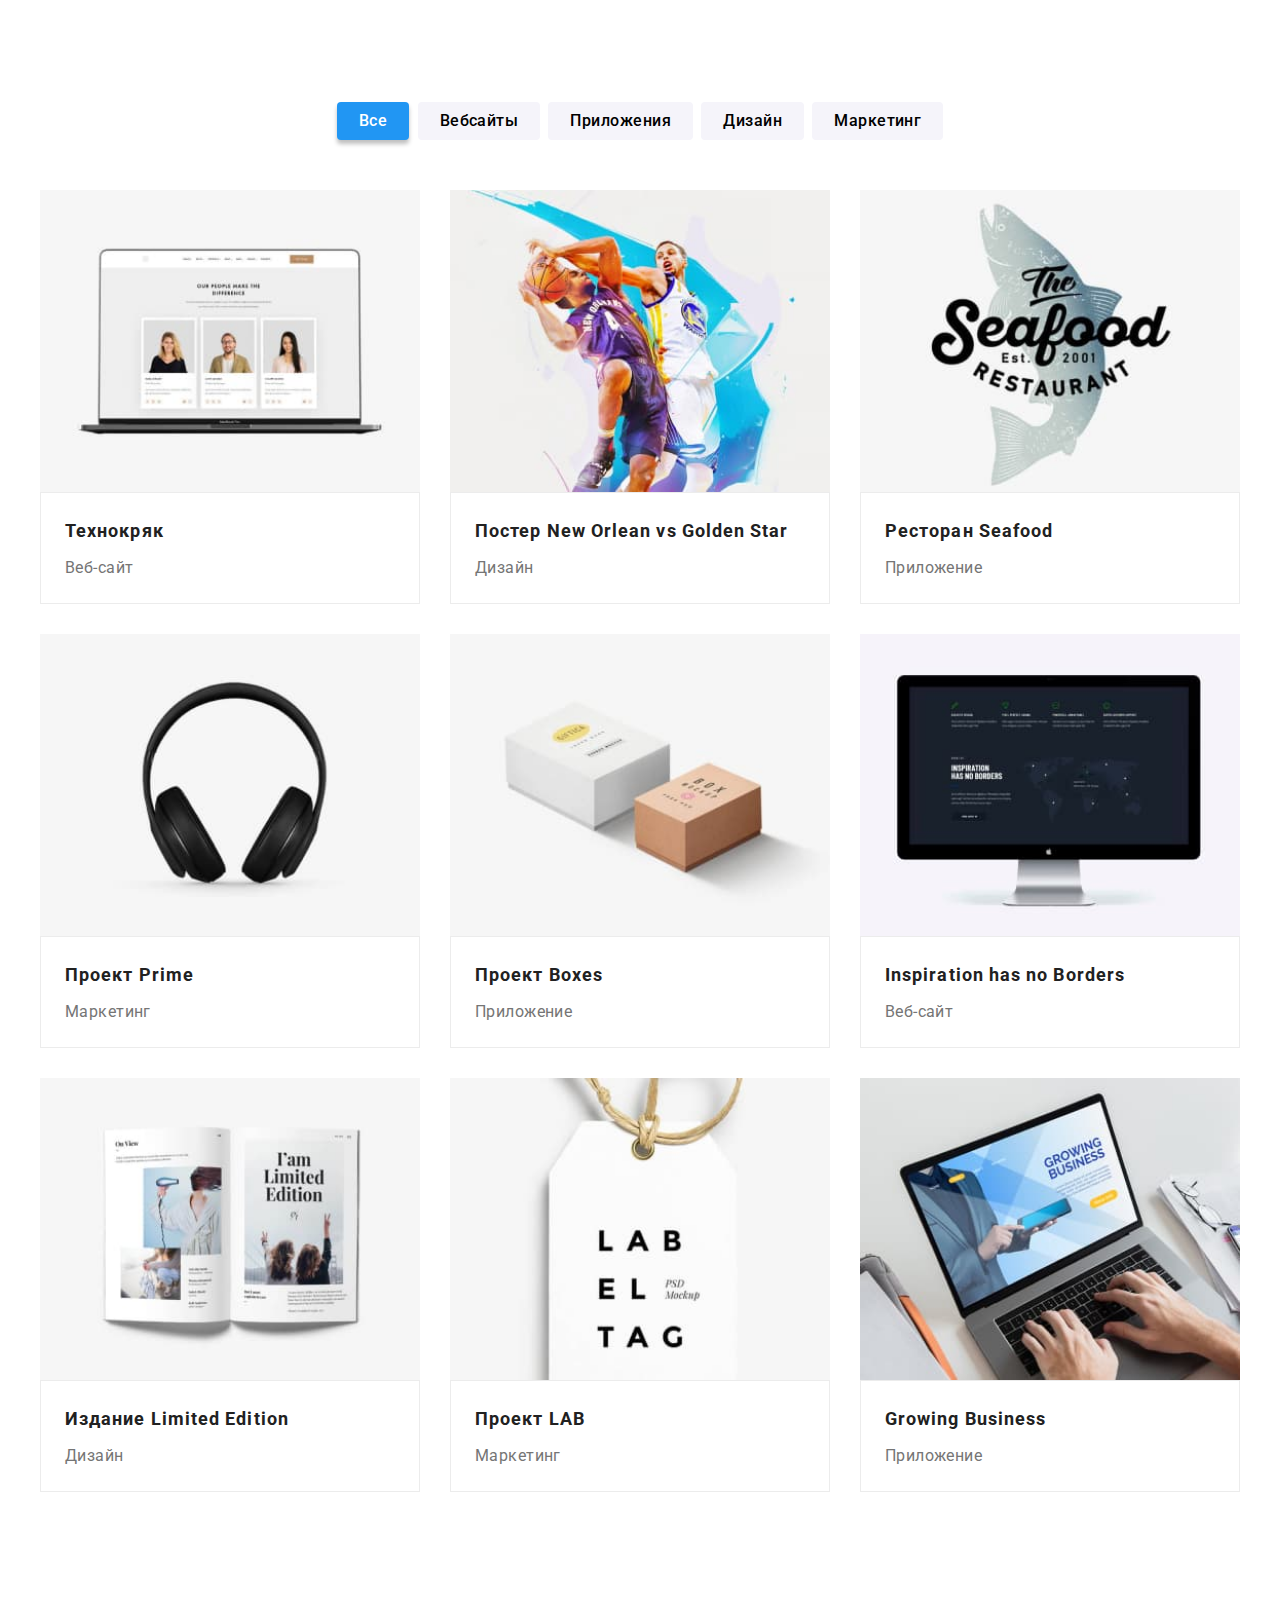
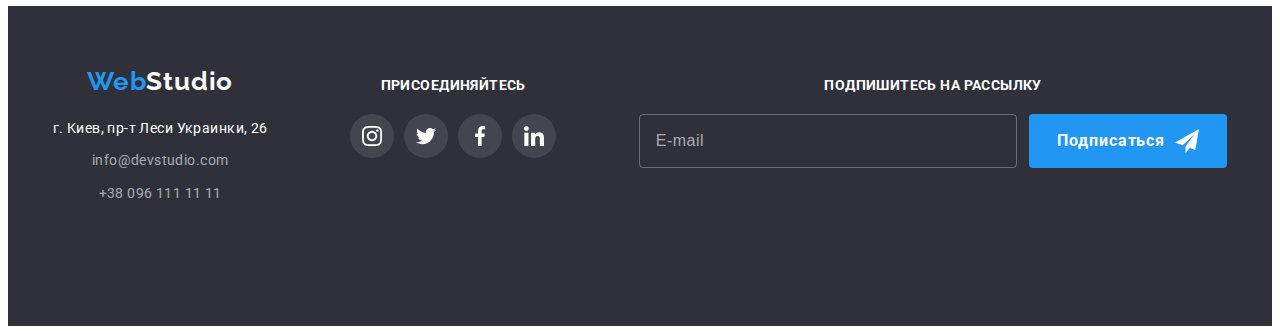
==== commit a30cf303: "добавляет адаптив футера" ====
--- a/portfolio.html
+++ b/portfolio.html
@@ -177,7 +177,7 @@
       </section>
     </main>
     <!-- Раздел со ссылкой-логотипом и контактными данными компании -->
-  <!-- <footer class="foot">
+  <footer class="foot">
     <div class="container foot-container">
       <div class="foot__item">
         <a lang="en" class="link logo-link" href="./index.html">Web<span class="logo--footer">Studio</span>
@@ -244,7 +244,7 @@
         </form>
       </div>
     </div>
-  </footer> -->
+  </footer>
 </body>
 
 </html>--- a/css/main.min.css
+++ b/css/main.min.css
@@ -1,2 +1,2 @@
-:root{--textcolor: #212121;--textcolor2: #757575;--brandcolor: #2196f3;--backgroundcolor: #2f303a;--backgroundcolor2: #f5f4fa;--whitetextcolor: #fff;--herobtnfocuscolor: #188ce8;--footaddresscolor: rgba(255, 255, 255, 0.6);--footborderformcolor: rgba(255, 255, 255, 0.3);--sociallinkcolor: rgba(175, 177, 184, 1);--catalogbackgroundtext: rgba(33, 150, 243, 0.9);--item-background: rgba(47, 48, 58, 0.8);--modal-bordercolor: rgba(33, 33, 33, 0.2);--placeholder-color: rgba(117, 117, 117, 0.5);--transition1: 250ms cubic-bezier(0.4, 0, 0.2, 1);--card-amt: 4}.visually-hidden{position:absolute;white-space:nowrap;width:1px;height:1px;overflow:hidden;border:0;padding:0;clip:rect(0 0 0 0);clip-path:inset(50%);margin:-1px}p,h1,h2,h3,h4,h5,h6{margin:0}ul,ol{margin:0;padding:0;padding-left:0}img{display:block;width:100%;height:auto;max-width:100%}button{cursor:pointer}body{font-family:'Roboto', sans-serif;font-size:14px;line-height:1.71;letter-spacing:.03em;color:var(--textcolor2)}.title{color:var(--textcolor)}.link{text-decoration:none;color:inherit}.list{list-style:none}.container{padding-left:15px;padding-right:15px;margin:0 auto}@media screen and (min-width: 480px){.container{width:480px}}@media screen and (min-width: 768px){.container{width:768px}}@media screen and (min-width: 1200px){.container{width:1200px}}.section{padding-top:94px;padding-bottom:94px}@media screen and (max-width: 1199px){.section{padding-top:60px;padding-bottom:60px}}.section-title{font-size:36px;line-height:1.17;text-align:center;color:var(--textcolor);margin-bottom:50px}@media screen and (max-width: 1199px){.section-title{font-size:28px;margin-bottom:30px}}.card-set{margin-bottom:-30px}@media screen and (min-width: 480px){.card-set{display:flex;flex-wrap:wrap;margin-left:-30px}}.card-set__item{margin-bottom:30px}@media screen and (min-width: 480px){.card-set__item{flex-basis:calc(100% / var(--card-amt) - 30px);margin-left:30px}}.social-list{display:flex;justify-content:center}.social-list__item+.social-list__item{margin-left:10px}.social__icon{width:20px;height:20px;fill:var(--sociallinkcolor);transition:fill var(--transition1)}.social__link:hover .social__icon,.social__link:focus .social__icon{fill:var(--whitetextcolor)}.foot .social__icon{fill:var(--whitetextcolor)}.foot .social__link{background-color:rgba(255,255,255,0.1)}.social__link{width:44px;height:44px;background-color:var(--whitetextcolor);display:flex;justify-content:center;align-items:center;border-radius:50%;transition:background-color var(--transition1)}.social__link:hover,.social__link:focus{background-color:var(--brandcolor)}.logo-link{font-family:Raleway;font-size:26px;font-weight:700;line-height:1.19;letter-spacing:.03em;color:var(--brandcolor)}.logo--header{color:var(--textcolor)}.head .logo-link{margin-right:93px}.foot .logo-link{margin-bottom:20px;display:inline-block}.logo--footer{color:var(--whitetextcolor)}.btn{font-family:inherit;font-size:16px;font-weight:700;line-height:1.87;letter-spacing:.06em;color:var(--whitetextcolor);background-color:var(--brandcolor);cursor:pointer;padding:10px 32px;border:none;border-radius:4px;transition:background-color var(--transition1),box-shadow var(--transition1)}.btn:focus,.btn:hover{background-color:var(--herobtnfocuscolor);box-shadow:0px 4px 4px rgba(0,0,0,0.15)}.subscription__button{padding:10px 28px;display:flex;align-items:center;text-align:center;color:var(--whitetextcolor)}.modal-button{padding:10px 55px;display:block;margin:0 auto}.backdrop{width:100vw;height:100vh;top:0;position:fixed;background-color:rgba(0,0,0,0.2);z-index:1;opacity:1;transition:opacity var(--transition1),visibility var(--transition1)}.is-hidden{opacity:0;pointer-events:none;visibility:hidden}.backdrop.is-hidden .modal{transform:translate(-50%, -50%) scale(0.3)}.modal{width:90vw;min-height:581px;background-color:var(--whitetextcolor);position:absolute;top:50%;left:50%;transform:translate(-50%, -50%) scale(1);border-radius:4px;box-shadow:0px 4px 4px 0px rgba(0,0,0,0.25);transition:transform var(--transition1);padding:40px}@media screen and (min-width: 480px){.modal{width:450px}}@media screen and (min-width: 1200px){.modal{width:528px}}.close__icon{transition:fill var(--transition1)}.close-btn:focus .close__icon,.close-btn:hover .close__icon{fill:var(--brandcolor)}.close-btn{width:30px;height:30px;border:1px solid rgba(0,0,0,0.1);border-radius:50%;background-color:transparent;display:flex;align-items:center;justify-content:center;position:absolute;top:8px;right:8px;transition:border-color var(--transition1);outline:none}.close-btn:focus,.close-btn:hover{border-color:var(--brandcolor)}.modal__text{text-align:center;font-size:20px;font-weight:700;line-height:1.15;color:var(--textcolor);margin-bottom:12px}.head{border-bottom:1px solid #ececec}.header__container{display:flex;align-items:center}.site-navigation{display:flex;align-items:center}.site-navigation__list{display:flex;align-items:center}.contakts-list{display:inline-flex;align-items:center;margin-left:auto}.site-navigation__item:not(:last-child){margin-right:50px}.contakts-list__item:not(:last-child){margin-right:50px}.site-navigation__list{color:var(--textcolor)}.site-navigation__link{font-size:14px;font-weight:500;line-height:1.14;letter-spacing:.02em;padding-top:32px;padding-bottom:32px;display:flex;align-items:center;transition:color var(--transition1)}.site-navigation__link:hover,.site-navigation__link:focus{color:var(--brandcolor)}.current{color:var(--brandcolor);position:relative}.current::after{content:'';width:100%;height:4px;border-radius:2px;position:absolute;left:0;bottom:0;background-color:var(--brandcolor);margin-bottom:-1px}.contakts-list__icon{margin-right:10px;fill:currentColor}.hero{color:var(--whitetextcolor);text-align:center;padding-top:200px;padding-bottom:200px;background-image:linear-gradient(rgba(47,48,58,0.4), rgba(47,48,58,0.4)),url(../images/hero.jpg);background-repeat:no-repeat;background-position:center;background-size:cover, auto;max-width:1600px;margin:0 auto}.hero__title{font-size:44px;font-weight:900;line-height:1.36;letter-spacing:.06em;text-transform:uppercase;max-width:700px;margin-right:auto;margin-left:auto;margin-bottom:30px}@media screen and (max-width: 767px){.about{--card-amt: 1}}@media screen and (min-width: 768px) and (max-width: 1199px){.about{--card-amt: 2}}.about-list__title{font-size:14px;line-height:1.14;text-transform:uppercase;margin-bottom:10px}.about-list__icon{background-color:var(--backgroundcolor2);border-radius:4px;margin-bottom:30px;text-align:center;padding:25px 100px}.activity{padding-top:0;--card-amt: 3}.activity__item{position:relative}.activity__text{font-size:14px;line-height:1.14;letter-spacing:.03em;text-transform:uppercase;text-align:center;position:absolute;padding:27px;width:100%;bottom:0;background-color:var(--item-background);color:var(--whitetextcolor)}.collective{background-color:var(--backgroundcolor2)}@media screen and (max-width: 767px){.collective{--card-amt: 1}}@media screen and (min-width: 768px) and (max-width: 1199px){.collective{--card-amt: 2}}.collective__item{font-size:16px;line-height:1.19;letter-spacing:.03em;text-align:center;background-color:var(--whitetextcolor);border-bottom-left-radius:5px;border-bottom-right-radius:5px;box-shadow:0 5px 5px -5px rgba(0,0,0,0.5)}.collective__member{font-size:16px;font-weight:500;color:var(--textcolor);margin-bottom:10px}.collective-caption{padding-top:30px;padding-bottom:30px}@media screen and (max-width: 1199px){.collective-caption{padding-bottom:24px}}.collective__prof{margin-bottom:16px}.customer{--card-amt: 6}@media screen and (max-width: 767px){.customer{--card-amt: 2}}@media screen and (min-width: 768px) and (max-width: 1199px){.customer{--card-amt: 3}}.customer__icon{fill:currentColor}.customer__link{display:flex;align-items:center;justify-content:center;width:100%;height:92px;border-radius:4px;border:1px solid var(--sociallinkcolor);color:var(--sociallinkcolor);transition:color var(--transition1),border var(--transition1)}.customer__link:hover,.customer__link:focus{color:var(--brandcolor);border:1px solid var(--brandcolor)}.btn-list{display:flex;justify-content:center;margin-bottom:50px}.btn-list__item{min-width:73px;min-height:38px;border-radius:4px}.btn-list__item:not(:last-child){margin-right:8px}.btn-list__button{font-family:inherit;background-color:var(--backgroundcolor2);cursor:pointer;font-size:16px;font-weight:500;line-height:1.63;letter-spacing:.03em;border:none;border-radius:4px;padding:6px 22px;transition:color var(--transition1),box-shadow var(--transition1),background-color var(--transition1)}.btn-list__button:hover,.btn-list__button:focus,.btn-list__button--current{background-color:var(--brandcolor);color:var(--whitetextcolor);box-shadow:0px 4px 4px 0px rgba(0,0,0,0.25)}.catalog{padding-top:0;padding-bottom:20px;--card-amt: 3}@media screen and (max-width: 767px){.catalog{--card-amt: 1}}@media screen and (min-width: 768px) and (max-width: 1199px){.catalog{--card-amt: 2}}.catalog-item__title{font-size:18px;line-height:2;letter-spacing:.06em;margin-bottom:4px}.catalog-item__product{font-size:16px;line-height:1.87}.catalog-item__wrap{position:relative;overflow:hidden}.catalog-item__text{position:absolute;top:0;left:0;background-color:var(--catalogbackgroundtext);color:var(--whitetextcolor);font-size:18px;line-height:1.55;padding:63px 24px;height:100%;transform:translateY(100%);transition:transform var(--transition1);overflow:auto}.catalog-item__text::-webkit-scrollbar{width:5px}.catalog-item__text::-webkit-scrollbar-track{box-shadow:inset 0 0 6px rgba(0,0,0,0.3)}.catalog-item__text::-webkit-scrollbar-thumb{background-color:var(--whitetextcolor);outline:1px solid var(--textcolor2)}.catalog-item__link:hover .catalog-item__text,.catalog-item__link:focus .catalog-item__text{transform:translateY(0)}.catalog-item__link{display:flex;flex-direction:column;transition:box-shadow var(--transition1)}.catalog-item__link:hover,.catalog-item__link:focus{box-shadow:0px 1px 1px rgba(0,0,0,0.12),0px 4px 4px rgba(0,0,0,0.06),1px 4px 6px rgba(0,0,0,0.16)}.catalog-item__caption{padding:20px 24px;border:1px solid #ececec}.form-field{margin-bottom:10px}.form__input{width:100%;height:40px;border:1px solid var(--modal-bordercolor);border-radius:4px;padding-left:42px;color:var(--textcolor);transition:border-color var(--transition1);outline:none}.form__input:focus,.form__input:hover{border-color:var(--brandcolor)}.input__text{font-size:12px;line-height:1.17;letter-spacing:.01em;display:block;margin-bottom:4px}.form__text{width:100%;height:120px;border:1px solid var(--modal-bordercolor);border-radius:4px;padding-left:16px;padding-top:10px;color:var(--textcolor);resize:none;outline:none}.form__text:focus,.form__text:hover{border-color:var(--brandcolor)}.form__text::placeholder{color:var(--placeholder-color)}.form__textarea{margin-bottom:20px}.input__wrap{position:relative}.input__icon{position:absolute;left:12px;top:50%;transform:translateY(-50%);transition:fill var(--transition1)}.form__input:focus+.input__icon,.form__input:hover+.input__icon{fill:var(--brandcolor)}.agreement-link{color:var(--brandcolor);text-decoration-line:underline}.checkbox-field{margin-bottom:30px}.checkbox-wrap{width:16px;height:15px;border:2px solid var(--textcolor);border-radius:2px;margin-right:8px;display:flex;align-items:center;justify-content:center;transition:border-color var(--transition1)}.checkbox-wrap:hover{border-color:var(--brandcolor)}.checkbox-input:checked+.check-text .checkbox-wrap{background-color:var(--brandcolor);border:none}.checkbox-input:focus+.check-text .checkbox-wrap{border-color:var(--brandcolor)}.check-text{text-shadow:0px 4px 4px rgba(0,0,0,0.25);display:flex;align-items:center;justify-content:center}.foot{padding-bottom:60px;padding-top:60px;background-color:var(--backgroundcolor);color:var(--whitetextcolor);margin:0 auto}.adrs{font-style:normal}.adrs__item:not(:last-child){margin-bottom:9px}.adrs__link[target='_blank']{color:var(--whitetextcolor)}.adrs__link{color:var(--footaddresscolor);transition:color var(--transition1)}.adrs__link:hover,.adrs__link:focus{color:var(--brandcolor)}.foot__title{color:var(--whitetextcolor);margin-bottom:20px}.foot-container{display:flex;align-items:baseline}.foot__item:last-child{margin-left:auto}.foot__item:not(:last-child){margin-right:70px}.subscription{display:flex}.subscription__input{width:358px;height:50px;border:1px solid var(--footborderformcolor);border-radius:4px;padding-left:16px;color:var(--whitetextcolor);background-color:transparent;font-size:16px;line-height:1.25;letter-spacing:.03em;margin-right:12px;transition:border-color var(--transition1);outline:none}.subscription__input::placeholder{color:var(--footaddresscolor)}.subscription__input:hover,.subscription__input:focus{border-color:var(--brandcolor)}.subscription__icon{margin-left:10px}
+:root{--textcolor: #212121;--textcolor2: #757575;--brandcolor: #2196f3;--backgroundcolor: #2f303a;--backgroundcolor2: #f5f4fa;--whitetextcolor: #fff;--herobtnfocuscolor: #188ce8;--footaddresscolor: rgba(255, 255, 255, 0.6);--footborderformcolor: rgba(255, 255, 255, 0.3);--sociallinkcolor: rgba(175, 177, 184, 1);--catalogbackgroundtext: rgba(33, 150, 243, 0.9);--item-background: rgba(47, 48, 58, 0.8);--modal-bordercolor: rgba(33, 33, 33, 0.2);--placeholder-color: rgba(117, 117, 117, 0.5);--transition1: 250ms cubic-bezier(0.4, 0, 0.2, 1);--card-amt: 4}.visually-hidden{position:absolute;white-space:nowrap;width:1px;height:1px;overflow:hidden;border:0;padding:0;clip:rect(0 0 0 0);clip-path:inset(50%);margin:-1px}p,h1,h2,h3,h4,h5,h6{margin:0}ul,ol{margin:0;padding:0;padding-left:0}img{display:block;width:100%;height:auto;max-width:100%}button{cursor:pointer}body{font-family:'Roboto', sans-serif;font-size:14px;line-height:1.71;letter-spacing:.03em;color:var(--textcolor2)}.title{color:var(--textcolor)}.link{text-decoration:none;color:inherit}.list{list-style:none}.container{padding-left:15px;padding-right:15px;margin:0 auto}@media screen and (min-width: 480px){.container{width:480px}}@media screen and (min-width: 768px){.container{width:768px}}@media screen and (min-width: 1200px){.container{width:1200px}}.section{padding-top:94px;padding-bottom:94px}@media screen and (max-width: 1199px){.section{padding-top:60px;padding-bottom:60px}}.section-title{font-size:36px;line-height:1.17;text-align:center;color:var(--textcolor);margin-bottom:50px}@media screen and (max-width: 1199px){.section-title{font-size:28px;margin-bottom:30px}}.card-set{margin-bottom:-30px}@media screen and (min-width: 480px){.card-set{display:flex;flex-wrap:wrap;margin-left:-30px}}.card-set__item{margin-bottom:30px}@media screen and (min-width: 480px){.card-set__item{flex-basis:calc(100% / var(--card-amt) - 30px);margin-left:30px}}.social-list{display:flex;justify-content:center}.social-list__item+.social-list__item{margin-left:10px}.social__icon{width:20px;height:20px;fill:var(--sociallinkcolor);transition:fill var(--transition1)}.social__link:hover .social__icon,.social__link:focus .social__icon{fill:var(--whitetextcolor)}.foot .social__icon{fill:var(--whitetextcolor)}.foot .social__link{background-color:rgba(255,255,255,0.1)}.social__link{width:44px;height:44px;background-color:var(--whitetextcolor);display:flex;justify-content:center;align-items:center;border-radius:50%;transition:background-color var(--transition1)}.social__link:hover,.social__link:focus{background-color:var(--brandcolor)}.logo-link{font-family:Raleway;font-size:26px;font-weight:700;line-height:1.19;letter-spacing:.03em;color:var(--brandcolor)}.logo--header{color:var(--textcolor)}.head .logo-link{margin-right:93px}.foot .logo-link{margin-bottom:20px;display:inline-block}.logo--footer{color:var(--whitetextcolor)}.btn{font-family:inherit;font-size:16px;font-weight:700;line-height:1.87;letter-spacing:.06em;color:var(--whitetextcolor);background-color:var(--brandcolor);cursor:pointer;padding:10px 32px;border:none;border-radius:4px;transition:background-color var(--transition1),box-shadow var(--transition1)}.btn:focus,.btn:hover{background-color:var(--herobtnfocuscolor);box-shadow:0px 4px 4px rgba(0,0,0,0.15)}.subscription__button{padding:10px 28px;display:flex;align-items:center;text-align:center;color:var(--whitetextcolor)}@media screen and (max-width: 1199px){.subscription__button{margin-right:auto;margin-left:auto}}.modal-button{padding:10px 55px;display:block;margin:0 auto}.backdrop{width:100vw;height:100vh;top:0;position:fixed;background-color:rgba(0,0,0,0.2);z-index:1;opacity:1;transition:opacity var(--transition1),visibility var(--transition1)}.is-hidden{opacity:0;pointer-events:none;visibility:hidden}.backdrop.is-hidden .modal{transform:translate(-50%, -50%) scale(0.3)}.modal{width:90vw;min-height:581px;background-color:var(--whitetextcolor);position:absolute;top:50%;left:50%;transform:translate(-50%, -50%) scale(1);border-radius:4px;box-shadow:0px 4px 4px 0px rgba(0,0,0,0.25);transition:transform var(--transition1);padding:40px}@media screen and (min-width: 480px){.modal{width:450px}}@media screen and (min-width: 1200px){.modal{width:528px}}.close__icon{transition:fill var(--transition1)}.close-btn:focus .close__icon,.close-btn:hover .close__icon{fill:var(--brandcolor)}.close-btn{width:30px;height:30px;border:1px solid rgba(0,0,0,0.1);border-radius:50%;background-color:transparent;display:flex;align-items:center;justify-content:center;position:absolute;top:8px;right:8px;transition:border-color var(--transition1);outline:none}.close-btn:focus,.close-btn:hover{border-color:var(--brandcolor)}.modal__text{text-align:center;font-size:20px;font-weight:700;line-height:1.15;color:var(--textcolor);margin-bottom:12px}.head{border-bottom:1px solid #ececec}.header__container{display:flex;align-items:center}.site-navigation{display:flex;align-items:center}.site-navigation__list{display:flex;align-items:center}.contakts-list{display:inline-flex;align-items:center;margin-left:auto}.site-navigation__item:not(:last-child){margin-right:50px}.contakts-list__item:not(:last-child){margin-right:50px}.site-navigation__list{color:var(--textcolor)}.site-navigation__link{font-size:14px;font-weight:500;line-height:1.14;letter-spacing:.02em;padding-top:32px;padding-bottom:32px;display:flex;align-items:center;transition:color var(--transition1)}.site-navigation__link:hover,.site-navigation__link:focus{color:var(--brandcolor)}.current{color:var(--brandcolor);position:relative}.current::after{content:'';width:100%;height:4px;border-radius:2px;position:absolute;left:0;bottom:0;background-color:var(--brandcolor);margin-bottom:-1px}.contakts-list__icon{margin-right:10px;fill:currentColor}.hero{color:var(--whitetextcolor);text-align:center;padding-top:200px;padding-bottom:200px;background-image:linear-gradient(rgba(47,48,58,0.4), rgba(47,48,58,0.4)),url(../images/hero.jpg);background-repeat:no-repeat;background-position:center;background-size:cover, auto;max-width:1600px;margin:0 auto}.hero__title{font-size:44px;font-weight:900;line-height:1.36;letter-spacing:.06em;text-transform:uppercase;max-width:700px;margin-right:auto;margin-left:auto;margin-bottom:30px}@media screen and (max-width: 767px){.about{--card-amt: 1}}@media screen and (min-width: 768px) and (max-width: 1199px){.about{--card-amt: 2}}.about-list__title{font-size:14px;line-height:1.14;text-transform:uppercase;margin-bottom:10px}.about-list__icon{background-color:var(--backgroundcolor2);border-radius:4px;margin-bottom:30px;text-align:center;padding:25px 100px}.activity{padding-top:0;--card-amt: 3}.activity__item{position:relative}.activity__text{font-size:14px;line-height:1.14;letter-spacing:.03em;text-transform:uppercase;text-align:center;position:absolute;padding:27px;width:100%;bottom:0;background-color:var(--item-background);color:var(--whitetextcolor)}.collective{background-color:var(--backgroundcolor2)}@media screen and (max-width: 767px){.collective{--card-amt: 1}}@media screen and (min-width: 768px) and (max-width: 1199px){.collective{--card-amt: 2}}.collective__item{font-size:16px;line-height:1.19;letter-spacing:.03em;text-align:center;background-color:var(--whitetextcolor);border-bottom-left-radius:5px;border-bottom-right-radius:5px;box-shadow:0 5px 5px -5px rgba(0,0,0,0.5)}.collective__member{font-size:16px;font-weight:500;color:var(--textcolor);margin-bottom:10px}.collective-caption{padding-top:30px;padding-bottom:30px}@media screen and (max-width: 1199px){.collective-caption{padding-bottom:24px}}.collective__prof{margin-bottom:16px}.customer{--card-amt: 6}@media screen and (max-width: 767px){.customer{--card-amt: 2}}@media screen and (min-width: 768px) and (max-width: 1199px){.customer{--card-amt: 3}}.customer__icon{fill:currentColor}.customer__link{display:flex;align-items:center;justify-content:center;width:100%;height:92px;border-radius:4px;border:1px solid var(--sociallinkcolor);color:var(--sociallinkcolor);transition:color var(--transition1),border var(--transition1)}.customer__link:hover,.customer__link:focus{color:var(--brandcolor);border:1px solid var(--brandcolor)}.btn-list{display:flex;justify-content:center;margin-bottom:50px}.btn-list__item{min-width:73px;min-height:38px;border-radius:4px}.btn-list__item:not(:last-child){margin-right:8px}.btn-list__button{font-family:inherit;background-color:var(--backgroundcolor2);cursor:pointer;font-size:16px;font-weight:500;line-height:1.63;letter-spacing:.03em;border:none;border-radius:4px;padding:6px 22px;transition:color var(--transition1),box-shadow var(--transition1),background-color var(--transition1)}.btn-list__button:hover,.btn-list__button:focus,.btn-list__button--current{background-color:var(--brandcolor);color:var(--whitetextcolor);box-shadow:0px 4px 4px 0px rgba(0,0,0,0.25)}.catalog{padding-top:0;padding-bottom:20px;--card-amt: 3}@media screen and (max-width: 767px){.catalog{--card-amt: 1}}@media screen and (min-width: 768px) and (max-width: 1199px){.catalog{--card-amt: 2}}.catalog-item__title{font-size:18px;line-height:2;letter-spacing:.06em;margin-bottom:4px}.catalog-item__product{font-size:16px;line-height:1.87}.catalog-item__wrap{position:relative;overflow:hidden}.catalog-item__text{position:absolute;top:0;left:0;background-color:var(--catalogbackgroundtext);color:var(--whitetextcolor);font-size:18px;line-height:1.55;padding:63px 24px;height:100%;transform:translateY(100%);transition:transform var(--transition1);overflow:auto}.catalog-item__text::-webkit-scrollbar{width:5px}.catalog-item__text::-webkit-scrollbar-track{box-shadow:inset 0 0 6px rgba(0,0,0,0.3)}.catalog-item__text::-webkit-scrollbar-thumb{background-color:var(--whitetextcolor);outline:1px solid var(--textcolor2)}.catalog-item__link:hover .catalog-item__text,.catalog-item__link:focus .catalog-item__text{transform:translateY(0)}.catalog-item__link{display:flex;flex-direction:column;transition:box-shadow var(--transition1)}.catalog-item__link:hover,.catalog-item__link:focus{box-shadow:0px 1px 1px rgba(0,0,0,0.12),0px 4px 4px rgba(0,0,0,0.06),1px 4px 6px rgba(0,0,0,0.16)}.catalog-item__caption{padding:20px 24px;border:1px solid #ececec}.form-field{margin-bottom:10px}.form__input{width:100%;height:40px;border:1px solid var(--modal-bordercolor);border-radius:4px;padding-left:42px;color:var(--textcolor);transition:border-color var(--transition1);outline:none}.form__input:focus,.form__input:hover{border-color:var(--brandcolor)}.input__text{font-size:12px;line-height:1.17;letter-spacing:.01em;display:block;margin-bottom:4px}.form__text{width:100%;height:120px;border:1px solid var(--modal-bordercolor);border-radius:4px;padding-left:16px;padding-top:10px;color:var(--textcolor);resize:none;outline:none}.form__text:focus,.form__text:hover{border-color:var(--brandcolor)}.form__text::placeholder{color:var(--placeholder-color)}.form__textarea{margin-bottom:20px}.input__wrap{position:relative}.input__icon{position:absolute;left:12px;top:50%;transform:translateY(-50%);transition:fill var(--transition1)}.form__input:focus+.input__icon,.form__input:hover+.input__icon{fill:var(--brandcolor)}.agreement-link{color:var(--brandcolor);text-decoration-line:underline}.checkbox-field{margin-bottom:30px}.checkbox-wrap{width:16px;height:15px;border:2px solid var(--textcolor);border-radius:2px;margin-right:8px;display:flex;align-items:center;justify-content:center;transition:border-color var(--transition1)}.checkbox-wrap:hover{border-color:var(--brandcolor)}.checkbox-input:checked+.check-text .checkbox-wrap{background-color:var(--brandcolor);border:none}.checkbox-input:focus+.check-text .checkbox-wrap{border-color:var(--brandcolor)}.check-text{text-shadow:0px 4px 4px rgba(0,0,0,0.25);display:flex;align-items:center;justify-content:center}.foot{padding-bottom:60px;padding-top:60px;background-color:var(--backgroundcolor);color:var(--whitetextcolor);margin:0 auto}@media screen and (min-width: 768px){.foot-container{display:flex;flex-wrap:wrap;align-items:baseline;justify-content:center}}.adrs{font-style:normal}.adrs__item:not(:last-child){margin-bottom:9px}.adrs__link[target='_blank']{color:var(--whitetextcolor)}.adrs__link{color:var(--footaddresscolor);transition:color var(--transition1)}.adrs__link:hover,.adrs__link:focus{color:var(--brandcolor)}.foot__title{color:var(--whitetextcolor);margin-bottom:20px}.foot__item{margin-left:auto;margin-right:auto;text-align:center}.foot__item:not(:last-child){margin-bottom:60px}@media screen and (min-width: 1200px){.foot__item:last-child{margin-left:auto}.foot__item:not(:last-child){margin-right:70px}}@media screen and (min-width: 1200px){.subscription{display:flex}}.subscription__input{width:358px;height:50px;border:1px solid var(--footborderformcolor);border-radius:4px;padding-left:16px;color:var(--whitetextcolor);background-color:transparent;font-size:16px;line-height:1.25;letter-spacing:.03em;margin-right:12px;transition:border-color var(--transition1);outline:none}.subscription__input::placeholder{color:var(--footaddresscolor)}.subscription__input:hover,.subscription__input:focus{border-color:var(--brandcolor)}@media screen and (max-width: 1199px){.subscription__input{margin-bottom:20px}}.subscription__icon{margin-left:10px}
 /*# sourceMappingURL=main.min.css.map */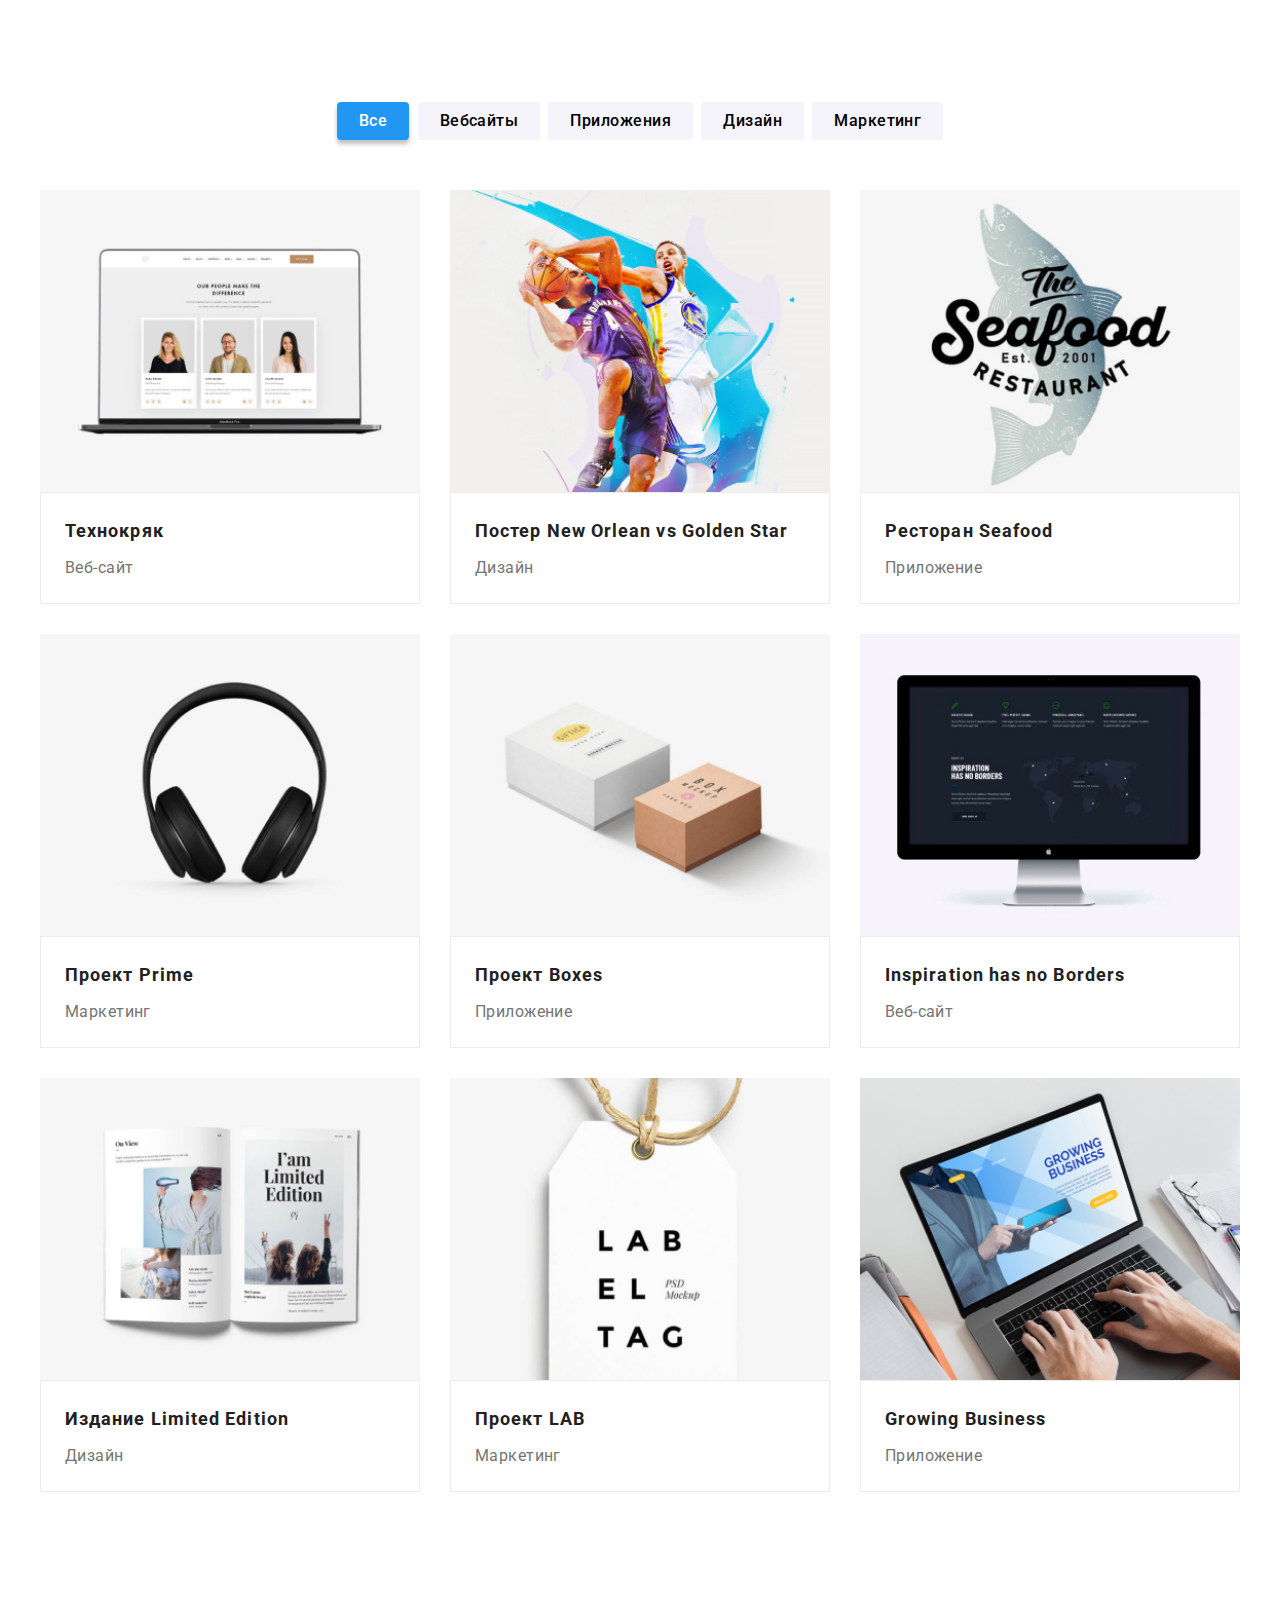
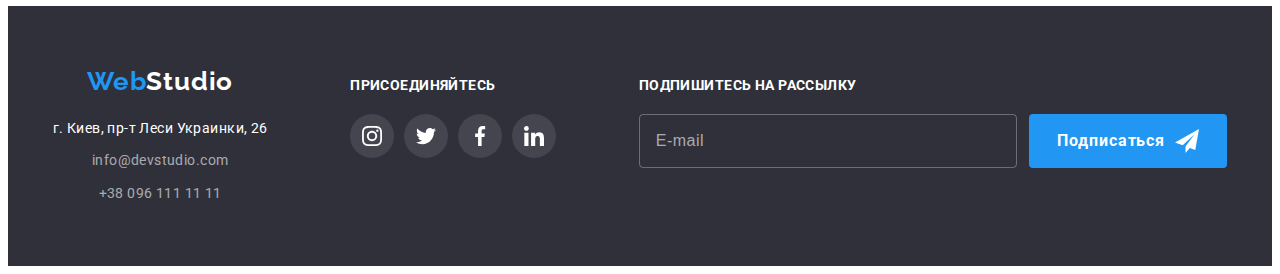
==== commit a93da0f8: "добавляет адаптацию всех растровых изображений" ====
--- a/portfolio.html
+++ b/portfolio.html
@@ -63,7 +63,18 @@
             <li class="card-set__item">
                 <a class="link catalog-item__link" href="" target="_blank" rel="noreferrer noopener nofollow">
                   <div class="catalog-item__wrap">
-                    <img src="./images/portfolio1.jpg" alt="Сайт на экране раскрытого ультрабука" width="370" height="294">
+                    <picture>
+                      <source srcset="./images/portfolio/1mobile.jpg 1x,
+                                      ./images/portfolio/1mobile@2x.jpg 2x" 
+                              media="(max-width: 767px")>
+                      <source srcset="./images/portfolio/1tablet.jpg 1x,
+                                      ./images/portfolio/1tablet@2x.jpg 2x" 
+                              media="(max-width: 1199px")>
+                      <source srcset="./images/portfolio/1desktop.jpg 1x,
+                                      ./images/portfolio/1desktop@2x.jpg 2x" 
+                              media="(min-width: 1200px")>
+                    <img src="./images/portfolio/1mobile.jpg" alt="Сайт на экране раскрытого ультрабука">
+                    </picture>
                     <p class="catalog-item__text">Технокряк это современная площадка распространения коронавируса. Компании используют эту платформу для цифрового
                   шпионажа и атак на защищённые сервера конкурентов.</p>
                   </div>
@@ -76,7 +87,18 @@
           <li class="card-set__item">
                 <a class="link catalog-item__link" href="" target="_blank" rel="noreferrer noopener nofollow">
                   <div class="catalog-item__wrap">
-                  <img src="./images/portfolio2.jpg" alt="Два баскетболиста с мячом в прыжке" width="370" height="294">
+                    <picture>
+                      <source srcset="./images/portfolio/2mobile.jpg 1x,
+                                      ./images/portfolio/2mobile@2x.jpg 2x" 
+                              media="(max-width: 767px")>
+                      <source srcset="./images/portfolio/2tablet.jpg 1x,
+                                      ./images/portfolio/2tablet@2x.jpg 2x" 
+                              media="(max-width: 1199px")>
+                      <source srcset="./images/portfolio/2desktop.jpg 1x,
+                                      ./images/portfolio/2desktop@2x.jpg 2x" 
+                              media="(min-width: 1200px")>
+                      <img src="./images/portfolio/2mobile.jpg" alt="Два баскетболиста с мячом в прыжке">
+                    </picture>
                   <p class="catalog-item__text">Далеко-далеко за словесными, горами в стране гласных и согласных живут рыбные тексты. До семантика путь, знаках родного мир маленькая пояс моей домах. Парадигматическая запятой решила рукопись послушавшись обеспечивает lorem, встретил прямо от всех вопрос. Там, толку ручеек буквоград свое жизни семантика семь меня?Далеко-далеко за словесными горами в стране гласных и согласных живут рыбные тексты. Путь взгляд большого заглавных по всей ручеек приставка своих продолжил.</p>
                   </div>
                     <div class="catalog-item__caption">
@@ -88,7 +110,18 @@
           <li class="card-set__item">
                 <a class="link catalog-item__link" href="" target="_blank" rel="noreferrer noopener nofollow">
                 <div class="catalog-item__wrap">
-                  <img src="./images/portfolio3.jpg" alt="Логотип ресторана на фоне рыбины" width="370" height="294">
+                  <picture>
+                    <source srcset="./images/portfolio/3mobile.jpg 1x,
+                                    ./images/portfolio/3mobile@2x.jpg 2x" 
+                            media="(max-width: 767px" )>
+                    <source srcset="./images/portfolio/3tablet.jpg 1x,
+                                    ./images/portfolio/3tablet@2x.jpg 2x" 
+                            media="(max-width: 1199px" )>
+                    <source srcset="./images/portfolio/3desktop.jpg 1x,
+                                    ./images/portfolio/3desktop@2x.jpg 2x" 
+                            media="(min-width: 1200px" )>
+                    <img src="./images/portfolio/3mobile.jpg" alt="Логотип ресторана на фоне рыбины">
+                  </picture>
                   <p class="catalog-item__text">Далеко-далеко за словесными горами в стране гласных и согласных живут рыбные тексты. Путь переписали имени ты? Щеке деревни взобравшись то диких агентство.</p>
                 </div>
                   <div class="catalog-item__caption">
@@ -100,8 +133,19 @@
             <li class="card-set__item">
                 <a class="link catalog-item__link" href="" target="_blank" rel="noreferrer noopener nofollow">
                   <div class="catalog-item__wrap">
-                  <img src="./images/portfolio4.jpg" alt="Головные наушники черного цвета" width="370" height="294">
-                <p class="catalog-item__text">Далеко-далеко за словесными горами, в стране гласных и согласных живут рыбные тексты. Запятой родного дороге коварных рукопись всемогущая там свой не выйти.</p>
+                    <picture>
+                      <source srcset="./images/portfolio/4mobile.jpg 1x,
+                                      ./images/portfolio/4mobile@2x.jpg 2x"
+                              media="(max-width: 767px" )>
+                      <source srcset="./images/portfolio/4tablet.jpg 1x,
+                                      ./images/portfolio/4tablet@2x.jpg 2x"
+                              media="(max-width: 1199px" )>
+                      <source srcset="./images/portfolio/4desktop.jpg 1x,
+                                      ./images/portfolio/4desktop@2x.jpg 2x"
+                              media="(min-width: 1200px" )>
+                      <img src="./images/portfolio/4mobile.jpg" alt="Головные наушники черного цвета">
+                    </picture>
+                  <p class="catalog-item__text">Далеко-далеко за словесными горами, в стране гласных и согласных живут рыбные тексты. Запятой родного дороге коварных рукопись всемогущая там свой не выйти.</p>
                   </div>
                   <div class="catalog-item__caption">
                   <h2 class="title catalog-item__title">Проект Prime</h2>
@@ -112,7 +156,18 @@
             <li class="card-set__item">
                 <a class="link catalog-item__link" href="" target="_blank" rel="noreferrer noopener nofollow">
                 <div class="catalog-item__wrap">
-                  <img src="./images/portfolio5.jpg" alt="Две прямоугольные коробки" width="370" height="294">
+                  <picture>
+                    <source srcset="./images/portfolio/5mobile.jpg 1x,
+                                    ./images/portfolio/5mobile@2x.jpg 2x" 
+                            media="(max-width: 767px" )>
+                    <source srcset="./images/portfolio/5tablet.jpg 1x,
+                                    ./images/portfolio/5tablet@2x.jpg 2x" 
+                            media="(max-width: 1199px" )>
+                    <source srcset="./images/portfolio/5desktop.jpg 1x,
+                                    ./images/portfolio/5desktop@2x.jpg 2x" 
+                            media="(min-width: 1200px" )>
+                    <img src="./images/portfolio/5mobile.jpg" alt="Две прямоугольные коробки">
+                  </picture>
                   <p class="catalog-item__text">Далеко-далеко за словесными горами в стране гласных и согласных живут рыбные тексты. Ipsum оксмокс коварный домах рукопись даль маленький текстами рот грустный.</p>
                   </div>
                   <div class="catalog-item__caption">
@@ -124,7 +179,15 @@
             <li class="card-set__item">
                 <a class="link catalog-item__link" href="" target="_blank" rel="noreferrer noopener nofollow">
                 <div class="catalog-item__wrap">
-                  <img src="./images/portfolio6.jpg" alt="Сайт на экране Аймак" width="370" height="294">
+                  <picture>
+                    <source srcset="./images/portfolio/6mobile.jpg 1x,
+                                    ./images/portfolio/6mobile@2x.jpg 2x" media="(max-width: 767px" )>
+                    <source srcset="./images/portfolio/6tablet.jpg 1x,
+                                    ./images/portfolio/6tablet@2x.jpg 2x" media="(max-width: 1199px" )>
+                    <source srcset="./images/portfolio/6desktop.jpg 1x,
+                                    ./images/portfolio/6desktop@2x.jpg 2x" media="(min-width: 1200px" )>
+                    <img src="./images/portfolio/6mobile.jpg" alt="Сайт на экране Аймак">
+                  </picture>
                   <p class="catalog-item__text">Далеко-далеко за словесными горами в стране гласных и согласных живут рыбные тексты. Рыбного рукописи ты своих повстречался ручеек переписали меня взгляд безопасную?</p>
                   </div>
                   <div class="catalog-item__caption">
@@ -136,7 +199,15 @@
             <li class="card-set__item">
                 <a class="link catalog-item__link" href="" target="_blank" rel="noreferrer noopener nofollow">
                   <div class="catalog-item__wrap">
-                  <img src="./images/portfolio7.jpg" alt="Раскрытая книга с иллюстрациями" width="370" height="294">
+                    <picture>
+                      <source srcset="./images/portfolio/7mobile.jpg 1x,
+                                      ./images/portfolio/7mobile@2x.jpg 2x" media="(max-width: 767px" )>
+                      <source srcset="./images/portfolio/7tablet.jpg 1x,
+                                      ./images/portfolio/7tablet@2x.jpg 2x" media="(max-width: 1199px" )>
+                      <source srcset="./images/portfolio/7desktop.jpg 1x,
+                                      ./images/portfolio/7desktop@2x.jpg 2x" media="(min-width: 1200px" )>
+                      <img src="./images/portfolio/7mobile.jpg" alt="Раскрытая книга с иллюстрациями">
+                  </picture>
                   <p class="catalog-item__text">Далеко-далеко за словесными горами в стране гласных и согласных живут рыбные тексты. Последний ты коварный оксмокс на берегу имеет большой правилами заманивший своих.</p>
                   </div>
                   <div class="catalog-item__caption">
@@ -148,7 +219,15 @@
           <li class="card-set__item">
                 <a class="link catalog-item__link" href="" target="_blank" rel="noreferrer noopener nofollow">
                 <div class="catalog-item__wrap">
-                  <img src="./images/portfolio8.jpg" alt="Товарная бирка на веревочке" width="370" height="294">
+                  <picture>
+                    <source srcset="./images/portfolio/8mobile.jpg 1x,
+                                    ./images/portfolio/8mobile@2x.jpg 2x" media="(max-width: 767px" )>
+                    <source srcset="./images/portfolio/8tablet.jpg 1x,
+                                    ./images/portfolio/8tablet@2x.jpg 2x" media="(max-width: 1199px" )>
+                    <source srcset="./images/portfolio/8desktop.jpg 1x,
+                                    ./images/portfolio/8desktop@2x.jpg 2x" media="(min-width: 1200px" )>
+                    <img src="./images/portfolio/8mobile.jpg" alt="Товарная бирка на веревочке">
+                  </picture>
                   <p class="catalog-item__text">Далеко-далеко за словесными горами в стране гласных и согласных живут рыбные тексты. Моей пояс жизни осталось, безопасную агентство живет собрал то своего?</p>
                   </div>
                   <div class="catalog-item__caption">
@@ -160,7 +239,15 @@
             <li class="card-set__item">
                 <a class="link catalog-item__link" href="" target="_blank" rel="noreferrer noopener nofollow">
                 <div class="catalog-item__wrap">
-                  <img src="./images/portfolio9.jpg" alt="Руки на клавиатуре ноутбука" width="370" height="294">
+                  <picture>
+                  <source srcset="./images/portfolio/9mobile.jpg 1x,
+                                  ./images/portfolio/9mobile@2x.jpg 2x" media="(max-width: 767px" )>
+                  <source srcset="./images/portfolio/9tablet.jpg 1x,
+                                  ./images/portfolio/9tablet@2x.jpg 2x" media="(max-width: 1199px" )>
+                  <source srcset="./images/portfolio/9desktop.jpg 1x,
+                                  ./images/portfolio/9desktop@2x.jpg 2x" media="(min-width: 1200px" )>
+                  <img src="./images/portfolio/9mobile.jpg" alt="Руки на клавиатуре ноутбука">
+                  </picture>
                 <p class="catalog-item__text">Далеко-далеко за словесными горами, в стране гласных и согласных живут
                      рыбные тексты. Океана что то там моей! Запятых подпоясал безопасную реторический власти?Далеко-далеко за словесными горами, в стране гласных и согласных живут
                     рыбные тексты. Океана что то там моей! Запятых подпоясал безопасную реторический власти?Далеко-далеко за словесными горами, в стране гласных и согласных живут
--- a/css/main.min.css
+++ b/css/main.min.css
@@ -1,2 +1,2 @@
-:root{--textcolor: #212121;--textcolor2: #757575;--brandcolor: #2196f3;--backgroundcolor: #2f303a;--backgroundcolor2: #f5f4fa;--whitetextcolor: #fff;--herobtnfocuscolor: #188ce8;--footaddresscolor: rgba(255, 255, 255, 0.6);--footborderformcolor: rgba(255, 255, 255, 0.3);--sociallinkcolor: rgba(175, 177, 184, 1);--catalogbackgroundtext: rgba(33, 150, 243, 0.9);--item-background: rgba(47, 48, 58, 0.8);--modal-bordercolor: rgba(33, 33, 33, 0.2);--placeholder-color: rgba(117, 117, 117, 0.5);--transition1: 250ms cubic-bezier(0.4, 0, 0.2, 1);--card-amt: 4}.visually-hidden{position:absolute;white-space:nowrap;width:1px;height:1px;overflow:hidden;border:0;padding:0;clip:rect(0 0 0 0);clip-path:inset(50%);margin:-1px}p,h1,h2,h3,h4,h5,h6{margin:0}ul,ol{margin:0;padding:0;padding-left:0}img{display:block;width:100%;height:auto;max-width:100%}button{cursor:pointer}body{font-family:'Roboto', sans-serif;font-size:14px;line-height:1.71;letter-spacing:.03em;color:var(--textcolor2)}.title{color:var(--textcolor)}.link{text-decoration:none;color:inherit}.list{list-style:none}.container{padding-left:15px;padding-right:15px;margin:0 auto}@media screen and (min-width: 480px){.container{width:480px}}@media screen and (min-width: 768px){.container{width:768px}}@media screen and (min-width: 1200px){.container{width:1200px}}.section{padding-top:94px;padding-bottom:94px}@media screen and (max-width: 1199px){.section{padding-top:60px;padding-bottom:60px}}.section-title{font-size:36px;line-height:1.17;text-align:center;color:var(--textcolor);margin-bottom:50px}@media screen and (max-width: 1199px){.section-title{font-size:28px;margin-bottom:30px}}.card-set{margin-bottom:-30px}@media screen and (min-width: 480px){.card-set{display:flex;flex-wrap:wrap;margin-left:-30px}}.card-set__item{margin-bottom:30px}@media screen and (min-width: 480px){.card-set__item{flex-basis:calc(100% / var(--card-amt) - 30px);margin-left:30px}}.social-list{display:flex;justify-content:center}.social-list__item+.social-list__item{margin-left:10px}.social__icon{width:20px;height:20px;fill:var(--sociallinkcolor);transition:fill var(--transition1)}.social__link:hover .social__icon,.social__link:focus .social__icon{fill:var(--whitetextcolor)}.foot .social__icon{fill:var(--whitetextcolor)}.foot .social__link{background-color:rgba(255,255,255,0.1)}.social__link{width:44px;height:44px;background-color:var(--whitetextcolor);display:flex;justify-content:center;align-items:center;border-radius:50%;transition:background-color var(--transition1)}.social__link:hover,.social__link:focus{background-color:var(--brandcolor)}.logo-link{font-family:Raleway;font-size:26px;font-weight:700;line-height:1.19;letter-spacing:.03em;color:var(--brandcolor)}.logo--header{color:var(--textcolor)}.head .logo-link{margin-right:93px}.foot .logo-link{margin-bottom:20px;display:inline-block}.logo--footer{color:var(--whitetextcolor)}.btn{font-family:inherit;font-size:16px;font-weight:700;line-height:1.87;letter-spacing:.06em;color:var(--whitetextcolor);background-color:var(--brandcolor);cursor:pointer;padding:10px 32px;border:none;border-radius:4px;transition:background-color var(--transition1),box-shadow var(--transition1)}.btn:focus,.btn:hover{background-color:var(--herobtnfocuscolor);box-shadow:0px 4px 4px rgba(0,0,0,0.15)}.subscription__button{padding:10px 28px;display:flex;align-items:center;text-align:center;color:var(--whitetextcolor)}@media screen and (max-width: 1199px){.subscription__button{margin-right:auto;margin-left:auto}}.modal-button{padding:10px 55px;display:block;margin:0 auto}.backdrop{width:100vw;height:100vh;top:0;position:fixed;background-color:rgba(0,0,0,0.2);z-index:1;opacity:1;transition:opacity var(--transition1),visibility var(--transition1)}.is-hidden{opacity:0;pointer-events:none;visibility:hidden}.backdrop.is-hidden .modal{transform:translate(-50%, -50%) scale(0.3)}.modal{width:90vw;min-height:581px;background-color:var(--whitetextcolor);position:absolute;top:50%;left:50%;transform:translate(-50%, -50%) scale(1);border-radius:4px;box-shadow:0px 4px 4px 0px rgba(0,0,0,0.25);transition:transform var(--transition1);padding:40px}@media screen and (min-width: 480px){.modal{width:450px}}@media screen and (min-width: 1200px){.modal{width:528px}}.close__icon{transition:fill var(--transition1)}.close-btn:focus .close__icon,.close-btn:hover .close__icon{fill:var(--brandcolor)}.close-btn{width:30px;height:30px;border:1px solid rgba(0,0,0,0.1);border-radius:50%;background-color:transparent;display:flex;align-items:center;justify-content:center;position:absolute;top:8px;right:8px;transition:border-color var(--transition1);outline:none}.close-btn:focus,.close-btn:hover{border-color:var(--brandcolor)}.modal__text{text-align:center;font-size:20px;font-weight:700;line-height:1.15;color:var(--textcolor);margin-bottom:12px}.head{border-bottom:1px solid #ececec}.header__container{display:flex;align-items:center}.site-navigation{display:flex;align-items:center}.site-navigation__list{display:flex;align-items:center}.contakts-list{display:inline-flex;align-items:center;margin-left:auto}.site-navigation__item:not(:last-child){margin-right:50px}.contakts-list__item:not(:last-child){margin-right:50px}.site-navigation__list{color:var(--textcolor)}.site-navigation__link{font-size:14px;font-weight:500;line-height:1.14;letter-spacing:.02em;padding-top:32px;padding-bottom:32px;display:flex;align-items:center;transition:color var(--transition1)}.site-navigation__link:hover,.site-navigation__link:focus{color:var(--brandcolor)}.current{color:var(--brandcolor);position:relative}.current::after{content:'';width:100%;height:4px;border-radius:2px;position:absolute;left:0;bottom:0;background-color:var(--brandcolor);margin-bottom:-1px}.contakts-list__icon{margin-right:10px;fill:currentColor}.hero{color:var(--whitetextcolor);text-align:center;padding-top:200px;padding-bottom:200px;background-image:linear-gradient(rgba(47,48,58,0.4), rgba(47,48,58,0.4)),url(../images/hero.jpg);background-repeat:no-repeat;background-position:center;background-size:cover, auto;max-width:1600px;margin:0 auto}.hero__title{font-size:44px;font-weight:900;line-height:1.36;letter-spacing:.06em;text-transform:uppercase;max-width:700px;margin-right:auto;margin-left:auto;margin-bottom:30px}@media screen and (max-width: 767px){.about{--card-amt: 1}}@media screen and (min-width: 768px) and (max-width: 1199px){.about{--card-amt: 2}}.about-list__title{font-size:14px;line-height:1.14;text-transform:uppercase;margin-bottom:10px}.about-list__icon{background-color:var(--backgroundcolor2);border-radius:4px;margin-bottom:30px;text-align:center;padding:25px 100px}.activity{padding-top:0;--card-amt: 3}.activity__item{position:relative}.activity__text{font-size:14px;line-height:1.14;letter-spacing:.03em;text-transform:uppercase;text-align:center;position:absolute;padding:27px;width:100%;bottom:0;background-color:var(--item-background);color:var(--whitetextcolor)}.collective{background-color:var(--backgroundcolor2)}@media screen and (max-width: 767px){.collective{--card-amt: 1}}@media screen and (min-width: 768px) and (max-width: 1199px){.collective{--card-amt: 2}}.collective__item{font-size:16px;line-height:1.19;letter-spacing:.03em;text-align:center;background-color:var(--whitetextcolor);border-bottom-left-radius:5px;border-bottom-right-radius:5px;box-shadow:0 5px 5px -5px rgba(0,0,0,0.5)}.collective__member{font-size:16px;font-weight:500;color:var(--textcolor);margin-bottom:10px}.collective-caption{padding-top:30px;padding-bottom:30px}@media screen and (max-width: 1199px){.collective-caption{padding-bottom:24px}}.collective__prof{margin-bottom:16px}.customer{--card-amt: 6}@media screen and (max-width: 767px){.customer{--card-amt: 2}}@media screen and (min-width: 768px) and (max-width: 1199px){.customer{--card-amt: 3}}.customer__icon{fill:currentColor}.customer__link{display:flex;align-items:center;justify-content:center;width:100%;height:92px;border-radius:4px;border:1px solid var(--sociallinkcolor);color:var(--sociallinkcolor);transition:color var(--transition1),border var(--transition1)}.customer__link:hover,.customer__link:focus{color:var(--brandcolor);border:1px solid var(--brandcolor)}.btn-list{display:flex;justify-content:center;margin-bottom:50px}.btn-list__item{min-width:73px;min-height:38px;border-radius:4px}.btn-list__item:not(:last-child){margin-right:8px}.btn-list__button{font-family:inherit;background-color:var(--backgroundcolor2);cursor:pointer;font-size:16px;font-weight:500;line-height:1.63;letter-spacing:.03em;border:none;border-radius:4px;padding:6px 22px;transition:color var(--transition1),box-shadow var(--transition1),background-color var(--transition1)}.btn-list__button:hover,.btn-list__button:focus,.btn-list__button--current{background-color:var(--brandcolor);color:var(--whitetextcolor);box-shadow:0px 4px 4px 0px rgba(0,0,0,0.25)}.catalog{padding-top:0;padding-bottom:20px;--card-amt: 3}@media screen and (max-width: 767px){.catalog{--card-amt: 1}}@media screen and (min-width: 768px) and (max-width: 1199px){.catalog{--card-amt: 2}}.catalog-item__title{font-size:18px;line-height:2;letter-spacing:.06em;margin-bottom:4px}.catalog-item__product{font-size:16px;line-height:1.87}.catalog-item__wrap{position:relative;overflow:hidden}.catalog-item__text{position:absolute;top:0;left:0;background-color:var(--catalogbackgroundtext);color:var(--whitetextcolor);font-size:18px;line-height:1.55;padding:63px 24px;height:100%;transform:translateY(100%);transition:transform var(--transition1);overflow:auto}.catalog-item__text::-webkit-scrollbar{width:5px}.catalog-item__text::-webkit-scrollbar-track{box-shadow:inset 0 0 6px rgba(0,0,0,0.3)}.catalog-item__text::-webkit-scrollbar-thumb{background-color:var(--whitetextcolor);outline:1px solid var(--textcolor2)}.catalog-item__link:hover .catalog-item__text,.catalog-item__link:focus .catalog-item__text{transform:translateY(0)}.catalog-item__link{display:flex;flex-direction:column;transition:box-shadow var(--transition1)}.catalog-item__link:hover,.catalog-item__link:focus{box-shadow:0px 1px 1px rgba(0,0,0,0.12),0px 4px 4px rgba(0,0,0,0.06),1px 4px 6px rgba(0,0,0,0.16)}.catalog-item__caption{padding:20px 24px;border:1px solid #ececec}.form-field{margin-bottom:10px}.form__input{width:100%;height:40px;border:1px solid var(--modal-bordercolor);border-radius:4px;padding-left:42px;color:var(--textcolor);transition:border-color var(--transition1);outline:none}.form__input:focus,.form__input:hover{border-color:var(--brandcolor)}.input__text{font-size:12px;line-height:1.17;letter-spacing:.01em;display:block;margin-bottom:4px}.form__text{width:100%;height:120px;border:1px solid var(--modal-bordercolor);border-radius:4px;padding-left:16px;padding-top:10px;color:var(--textcolor);resize:none;outline:none}.form__text:focus,.form__text:hover{border-color:var(--brandcolor)}.form__text::placeholder{color:var(--placeholder-color)}.form__textarea{margin-bottom:20px}.input__wrap{position:relative}.input__icon{position:absolute;left:12px;top:50%;transform:translateY(-50%);transition:fill var(--transition1)}.form__input:focus+.input__icon,.form__input:hover+.input__icon{fill:var(--brandcolor)}.agreement-link{color:var(--brandcolor);text-decoration-line:underline}.checkbox-field{margin-bottom:30px}.checkbox-wrap{width:16px;height:15px;border:2px solid var(--textcolor);border-radius:2px;margin-right:8px;display:flex;align-items:center;justify-content:center;transition:border-color var(--transition1)}.checkbox-wrap:hover{border-color:var(--brandcolor)}.checkbox-input:checked+.check-text .checkbox-wrap{background-color:var(--brandcolor);border:none}.checkbox-input:focus+.check-text .checkbox-wrap{border-color:var(--brandcolor)}.check-text{text-shadow:0px 4px 4px rgba(0,0,0,0.25);display:flex;align-items:center;justify-content:center}.foot{padding-bottom:60px;padding-top:60px;background-color:var(--backgroundcolor);color:var(--whitetextcolor);margin:0 auto}@media screen and (min-width: 768px){.foot-container{display:flex;flex-wrap:wrap;align-items:baseline;justify-content:center}}.adrs{font-style:normal}.adrs__item:not(:last-child){margin-bottom:9px}.adrs__link[target='_blank']{color:var(--whitetextcolor)}.adrs__link{color:var(--footaddresscolor);transition:color var(--transition1)}.adrs__link:hover,.adrs__link:focus{color:var(--brandcolor)}.foot__title{color:var(--whitetextcolor);margin-bottom:20px}.foot__item{margin-left:auto;margin-right:auto;text-align:center}.foot__item:not(:last-child){margin-bottom:60px}@media screen and (min-width: 1200px){.foot__item:last-child{margin-left:auto}.foot__item:not(:last-child){margin-right:70px}}@media screen and (min-width: 1200px){.subscription{display:flex}}.subscription__input{width:358px;height:50px;border:1px solid var(--footborderformcolor);border-radius:4px;padding-left:16px;color:var(--whitetextcolor);background-color:transparent;font-size:16px;line-height:1.25;letter-spacing:.03em;margin-right:12px;transition:border-color var(--transition1);outline:none}.subscription__input::placeholder{color:var(--footaddresscolor)}.subscription__input:hover,.subscription__input:focus{border-color:var(--brandcolor)}@media screen and (max-width: 1199px){.subscription__input{margin-bottom:20px}}.subscription__icon{margin-left:10px}
+:root{--textcolor: #212121;--textcolor2: #757575;--brandcolor: #2196f3;--backgroundcolor: #2f303a;--backgroundcolor2: #f5f4fa;--whitetextcolor: #fff;--herobtnfocuscolor: #188ce8;--footaddresscolor: rgba(255, 255, 255, 0.6);--footborderformcolor: rgba(255, 255, 255, 0.3);--sociallinkcolor: rgba(175, 177, 184, 1);--catalogbackgroundtext: rgba(33, 150, 243, 0.9);--item-background: rgba(47, 48, 58, 0.8);--modal-bordercolor: rgba(33, 33, 33, 0.2);--placeholder-color: rgba(117, 117, 117, 0.5);--transition1: 250ms cubic-bezier(0.4, 0, 0.2, 1);--card-amt: 1}.visually-hidden{position:absolute;white-space:nowrap;width:1px;height:1px;overflow:hidden;border:0;padding:0;clip:rect(0 0 0 0);clip-path:inset(50%);margin:-1px}p,h1,h2,h3,h4,h5,h6{margin:0}ul,ol{margin:0;padding:0;padding-left:0}img{display:block;width:100%;height:auto;max-width:100%}button{cursor:pointer}body{font-family:'Roboto', sans-serif;font-size:14px;line-height:1.71;letter-spacing:.03em;color:var(--textcolor2)}.title{color:var(--textcolor)}.link{text-decoration:none;color:inherit}.list{list-style:none}.container{padding-left:15px;padding-right:15px;margin:0 auto}@media screen and (min-width: 480px){.container{width:480px}}@media screen and (min-width: 768px){.container{width:768px}}@media screen and (min-width: 1200px){.container{width:1200px}}.section{padding-top:60px;padding-bottom:60px}@media screen and (min-width: 1200px){.section{padding-top:94px;padding-bottom:94px}}.section-title{font-size:28px;line-height:1.17;text-align:center;color:var(--textcolor);margin-bottom:30px}@media screen and (min-width: 1200px){.section-title{font-size:36px;margin-bottom:50px}}.card-set{margin-bottom:-30px}@media screen and (min-width: 480px){.card-set{display:flex;flex-wrap:wrap;margin-left:-30px}}.card-set__item{margin-bottom:30px}@media screen and (min-width: 480px){.card-set__item{flex-basis:calc(100% / var(--card-amt) - 30px);margin-left:30px}}.social-list{display:flex;justify-content:center}.social-list__item+.social-list__item{margin-left:10px}.social__icon{width:20px;height:20px;fill:var(--sociallinkcolor);transition:fill var(--transition1)}.social__link:hover .social__icon,.social__link:focus .social__icon{fill:var(--whitetextcolor)}.foot .social__icon{fill:var(--whitetextcolor)}.foot .social__link{background-color:rgba(255,255,255,0.1)}.social__link{width:44px;height:44px;background-color:var(--whitetextcolor);display:flex;justify-content:center;align-items:center;border-radius:50%;transition:background-color var(--transition1)}.social__link:hover,.social__link:focus{background-color:var(--brandcolor)}.logo-link{font-family:Raleway;font-size:26px;font-weight:700;line-height:1.19;letter-spacing:.03em;color:var(--brandcolor)}.logo--header{color:var(--textcolor)}.head .logo-link{margin-right:93px}.foot .logo-link{margin-bottom:20px;display:inline-block}.logo--footer{color:var(--whitetextcolor)}.btn{font-family:inherit;font-size:16px;font-weight:700;line-height:1.87;letter-spacing:.06em;color:var(--whitetextcolor);background-color:var(--brandcolor);cursor:pointer;padding:10px 32px;border:none;border-radius:4px;transition:background-color var(--transition1),box-shadow var(--transition1)}.btn:focus,.btn:hover{background-color:var(--herobtnfocuscolor);box-shadow:0px 4px 4px rgba(0,0,0,0.15)}.subscription__button{padding:10px 28px;display:flex;align-items:center;text-align:center;margin-right:auto;margin-left:auto}.modal-button{padding:10px 55px;display:block;margin:0 auto}.backdrop{width:100vw;height:100vh;top:0;position:fixed;background-color:rgba(0,0,0,0.2);z-index:1;opacity:1;transition:opacity var(--transition1),visibility var(--transition1)}.is-hidden{opacity:0;pointer-events:none;visibility:hidden}.backdrop.is-hidden .modal{transform:translate(-50%, -50%) scale(0.3)}.modal{width:450px;min-height:581px;background-color:var(--whitetextcolor);position:absolute;top:50%;left:50%;transform:translate(-50%, -50%) scale(1);border-radius:4px;box-shadow:0px 4px 4px 0px rgba(0,0,0,0.25);transition:transform var(--transition1);padding:40px}@media screen and (max-width: 479px){.modal{width:90vw}}@media screen and (min-width: 1200px){.modal{width:528px}}.close__icon{transition:fill var(--transition1)}.close-btn:focus .close__icon,.close-btn:hover .close__icon{fill:var(--brandcolor)}.close-btn{width:30px;height:30px;border:1px solid rgba(0,0,0,0.1);border-radius:50%;background-color:transparent;display:flex;align-items:center;justify-content:center;position:absolute;top:8px;right:8px;transition:border-color var(--transition1);outline:none}.close-btn:focus,.close-btn:hover{border-color:var(--brandcolor)}.modal__text{text-align:center;font-size:20px;font-weight:700;line-height:1.15;color:var(--textcolor);margin-bottom:12px}.head{border-bottom:1px solid #ececec}.header__container{display:flex;align-items:center}.site-navigation{display:flex;align-items:center}.site-navigation__list{display:flex;align-items:center}.contakts-list{display:inline-flex;align-items:center;margin-left:auto}.site-navigation__item:not(:last-child){margin-right:50px}.contakts-list__item:not(:last-child){margin-right:50px}.site-navigation__list{color:var(--textcolor)}.site-navigation__link{font-size:14px;font-weight:500;line-height:1.14;letter-spacing:.02em;padding-top:32px;padding-bottom:32px;display:flex;align-items:center;transition:color var(--transition1)}.site-navigation__link:hover,.site-navigation__link:focus{color:var(--brandcolor)}.current{color:var(--brandcolor);position:relative}.current::after{content:'';width:100%;height:4px;border-radius:2px;position:absolute;left:0;bottom:0;background-color:var(--brandcolor);margin-bottom:-1px}.contakts-list__icon{margin-right:10px;fill:currentColor}.hero{color:var(--whitetextcolor);text-align:center;padding-top:118px;padding-bottom:118px;background-image:linear-gradient(rgba(47,48,58,0.4), rgba(47,48,58,0.4)),url(../images/header/header_mob_1x.jpg);background-repeat:no-repeat;background-position:center;background-size:cover, auto;margin:0 auto}@media (min-device-pixel-ratio: 2), (min-resolution: 192dpi), (min-resolution: 2dppx){.hero{background-image:linear-gradient(rgba(47,48,58,0.4), rgba(47,48,58,0.4)),url(../images/header/header_mob_2x.jpg)}}@media screen and (min-width: 768px) and (max-width: 1199px){.hero{background-image:linear-gradient(rgba(47,48,58,0.4), rgba(47,48,58,0.4)),url(../images/header/header_tab_1x.jpg)}}@media screen and (min-width: 768px) and (max-width: 1199px) and (min-device-pixel-ratio: 2), screen and (min-width: 768px) and (max-width: 1199px) and (min-resolution: 192dpi), screen and (min-width: 768px) and (max-width: 1199px) and (min-resolution: 2dppx){.hero{background-image:linear-gradient(rgba(47,48,58,0.4), rgba(47,48,58,0.4)),url(../images/header/header_tab_2x.jpg)}}@media screen and (min-width: 1200px){.hero{padding-top:200px;padding-bottom:200px;background-image:linear-gradient(rgba(47,48,58,0.4), rgba(47,48,58,0.4)),url(../images/header/header_desk_1x.jpg);max-width:1600px}}@media screen and (min-width: 1200px) and (min-device-pixel-ratio: 2), screen and (min-width: 1200px) and (min-resolution: 192dpi), screen and (min-width: 1200px) and (min-resolution: 2dppx){.hero{background-image:linear-gradient(rgba(47,48,58,0.4), rgba(47,48,58,0.4)),url(../images/header/header_desk_2x.jpg)}}.hero__title{font-size:26px;font-weight:900;line-height:1.62;letter-spacing:.06em;text-transform:uppercase;max-width:360px;margin-right:auto;margin-left:auto;margin-bottom:30px}@media screen and (min-width: 1200px){.hero__title{font-size:44px;line-height:1.36;max-width:700px}}@media screen and (min-width: 768px) and (max-width: 1199px){.about{--card-amt: 2}}@media screen and (min-width: 1200px){.about{--card-amt: 4}}.about-list__title{font-size:14px;line-height:1.14;text-transform:uppercase;margin-bottom:10px;text-align:center}@media screen and (min-width: 768px){.about-list__title{text-align:left}}.about-list__icon{background-color:var(--backgroundcolor2);border-radius:4px;margin-bottom:30px;text-align:center;padding:25px 100px}.activity{display:none}@media screen and (min-width: 1200px){.activity{display:block;padding-top:0;--card-amt: 3}}.activity__item{position:relative}.activity__text{font-size:14px;line-height:1.14;letter-spacing:.03em;text-transform:uppercase;text-align:center;position:absolute;padding:27px;width:100%;bottom:0;background-color:var(--item-background);color:var(--whitetextcolor)}.collective{background-color:var(--backgroundcolor2)}@media screen and (min-width: 768px) and (max-width: 1199px){.collective{--card-amt: 2}}@media screen and (min-width: 1200px){.collective{--card-amt: 4}}.collective__item{font-size:16px;line-height:1.19;letter-spacing:.03em;text-align:center;background-color:var(--whitetextcolor);border-bottom-left-radius:5px;border-bottom-right-radius:5px;box-shadow:0 5px 5px -5px rgba(0,0,0,0.5)}.collective__member{font-size:16px;font-weight:500;color:var(--textcolor);margin-bottom:10px}.collective-caption{padding-top:30px;padding-bottom:24px}@media screen and (min-width: 1200px){.collective-caption{padding-bottom:30px}}.collective__prof{margin-bottom:16px}@media screen and (min-width: 480px) and (max-width: 767px){.customer{--card-amt: 2}}@media screen and (min-width: 768px) and (max-width: 1199px){.customer{--card-amt: 3}}@media screen and (min-width: 1200px){.customer{--card-amt: 6}}.customer__icon{fill:currentColor}.customer__link{display:flex;align-items:center;justify-content:center;width:100%;height:92px;border-radius:4px;border:1px solid var(--sociallinkcolor);color:var(--sociallinkcolor);transition:color var(--transition1),border var(--transition1)}.customer__link:hover,.customer__link:focus{color:var(--brandcolor);border:1px solid var(--brandcolor)}.btn-list{display:flex;justify-content:center;flex-wrap:wrap;justify-content:flex-start;margin-bottom:40px}@media screen and (min-width: 768px) and (max-width: 1199px){.btn-list{justify-content:center;margin-bottom:30px}}@media screen and (min-width: 1200px){.btn-list{justify-content:center;margin-bottom:50px}}.btn-list__item{min-width:73px;min-height:38px;border-radius:4px}.btn-list__item:not(:last-child){margin-right:8px}@media screen and (max-width: 767px){.btn-list__item{margin-bottom:15px}}.btn-list__button{font-family:inherit;background-color:var(--backgroundcolor2);cursor:pointer;font-size:16px;font-weight:500;line-height:1.63;letter-spacing:.03em;border:none;border-radius:4px;padding:6px 22px;transition:color var(--transition1),box-shadow var(--transition1),background-color var(--transition1)}.btn-list__button:hover,.btn-list__button:focus,.btn-list__button--current{background-color:var(--brandcolor);color:var(--whitetextcolor);box-shadow:0px 4px 4px 0px rgba(0,0,0,0.25)}.catalog{padding-top:0;padding-bottom:20px}@media screen and (min-width: 768px) and (max-width: 1199px){.catalog{--card-amt: 2}}@media screen and (min-width: 1200px){.catalog{--card-amt: 3}}.catalog-item__title{font-size:18px;line-height:2;letter-spacing:.06em;margin-bottom:4px}.catalog-item__product{font-size:16px;line-height:1.87}.catalog-item__wrap{position:relative;overflow:hidden}.catalog-item__text{position:absolute;top:0;left:0;background-color:var(--catalogbackgroundtext);color:var(--whitetextcolor);font-size:18px;line-height:1.55;padding:63px 24px;height:100%;transform:translateY(100%);transition:transform var(--transition1);overflow:auto}.catalog-item__text::-webkit-scrollbar{width:5px}.catalog-item__text::-webkit-scrollbar-track{box-shadow:inset 0 0 6px rgba(0,0,0,0.3)}.catalog-item__text::-webkit-scrollbar-thumb{background-color:var(--whitetextcolor);outline:1px solid var(--textcolor2)}.catalog-item__link:hover .catalog-item__text,.catalog-item__link:focus .catalog-item__text{transform:translateY(0)}.catalog-item__link{display:flex;flex-direction:column;transition:box-shadow var(--transition1)}.catalog-item__link:hover,.catalog-item__link:focus{box-shadow:0px 1px 1px rgba(0,0,0,0.12),0px 4px 4px rgba(0,0,0,0.06),1px 4px 6px rgba(0,0,0,0.16)}.catalog-item__caption{padding:20px 24px;border:1px solid #ececec}.form-field{margin-bottom:10px}.form__input{width:100%;height:40px;border:1px solid var(--modal-bordercolor);border-radius:4px;padding-left:42px;color:var(--textcolor);transition:border-color var(--transition1);outline:none}.form__input:focus,.form__input:hover{border-color:var(--brandcolor)}.input__text{font-size:12px;line-height:1.17;letter-spacing:.01em;display:block;margin-bottom:4px}.form__text{width:100%;height:120px;border:1px solid var(--modal-bordercolor);border-radius:4px;padding-left:16px;padding-top:10px;color:var(--textcolor);resize:none;outline:none}.form__text:focus,.form__text:hover{border-color:var(--brandcolor)}.form__text::placeholder{color:var(--placeholder-color)}.form__textarea{margin-bottom:20px}.input__wrap{position:relative}.input__icon{position:absolute;left:12px;top:50%;transform:translateY(-50%);transition:fill var(--transition1)}.form__input:focus+.input__icon,.form__input:hover+.input__icon{fill:var(--brandcolor)}.agreement-link{color:var(--brandcolor);text-decoration-line:underline}.checkbox-field{margin-bottom:30px}.checkbox-wrap{width:16px;height:15px;border:2px solid var(--textcolor);border-radius:2px;margin-right:8px;display:flex;align-items:center;justify-content:center;transition:border-color var(--transition1)}.checkbox-wrap:hover{border-color:var(--brandcolor)}.checkbox-input:checked+.check-text .checkbox-wrap{background-color:var(--brandcolor);border:none}.checkbox-input:focus+.check-text .checkbox-wrap{border-color:var(--brandcolor)}.check-text{text-shadow:0px 4px 4px rgba(0,0,0,0.25);display:flex;align-items:center;justify-content:center}.foot{padding-bottom:60px;padding-top:60px;background-color:var(--backgroundcolor);color:var(--whitetextcolor);margin:0 auto}@media screen and (min-width: 768px){.foot-container{display:flex;flex-wrap:wrap;align-items:baseline;justify-content:center}}.adrs{font-style:normal}.adrs__item:not(:last-child){margin-bottom:9px}.adrs__link[target='_blank']{color:var(--whitetextcolor)}.adrs__link{color:var(--footaddresscolor);transition:color var(--transition1)}.adrs__link:hover,.adrs__link:focus{color:var(--brandcolor)}.foot__title{color:var(--whitetextcolor);margin-bottom:20px;text-align:center}@media screen and (min-width: 1200px){.foot__title{text-align:left}}.foot__item{margin-left:auto;margin-right:auto;text-align:center}.foot__item:not(:last-child){margin-bottom:60px}@media screen and (min-width: 1200px){.foot__item:last-child{margin-left:auto}.foot__item:not(:last-child){margin-right:70px;margin-bottom:0}}@media screen and (min-width: 1200px){.subscription{display:flex}}.subscription__input{height:50px;border:1px solid var(--footborderformcolor);border-radius:4px;padding-left:16px;color:var(--whitetextcolor);background-color:transparent;font-size:16px;line-height:1.25;letter-spacing:.03em;margin-right:12px;transition:border-color var(--transition1);outline:none;margin-bottom:20px;width:450px}.subscription__input::placeholder{color:var(--footaddresscolor)}.subscription__input:hover,.subscription__input:focus{border-color:var(--brandcolor)}@media screen and (max-width: 479px){.subscription__input{width:90vw}}@media screen and (min-width: 1200px){.subscription__input{width:358px;margin-bottom:0}}.subscription__icon{margin-left:10px}
 /*# sourceMappingURL=main.min.css.map */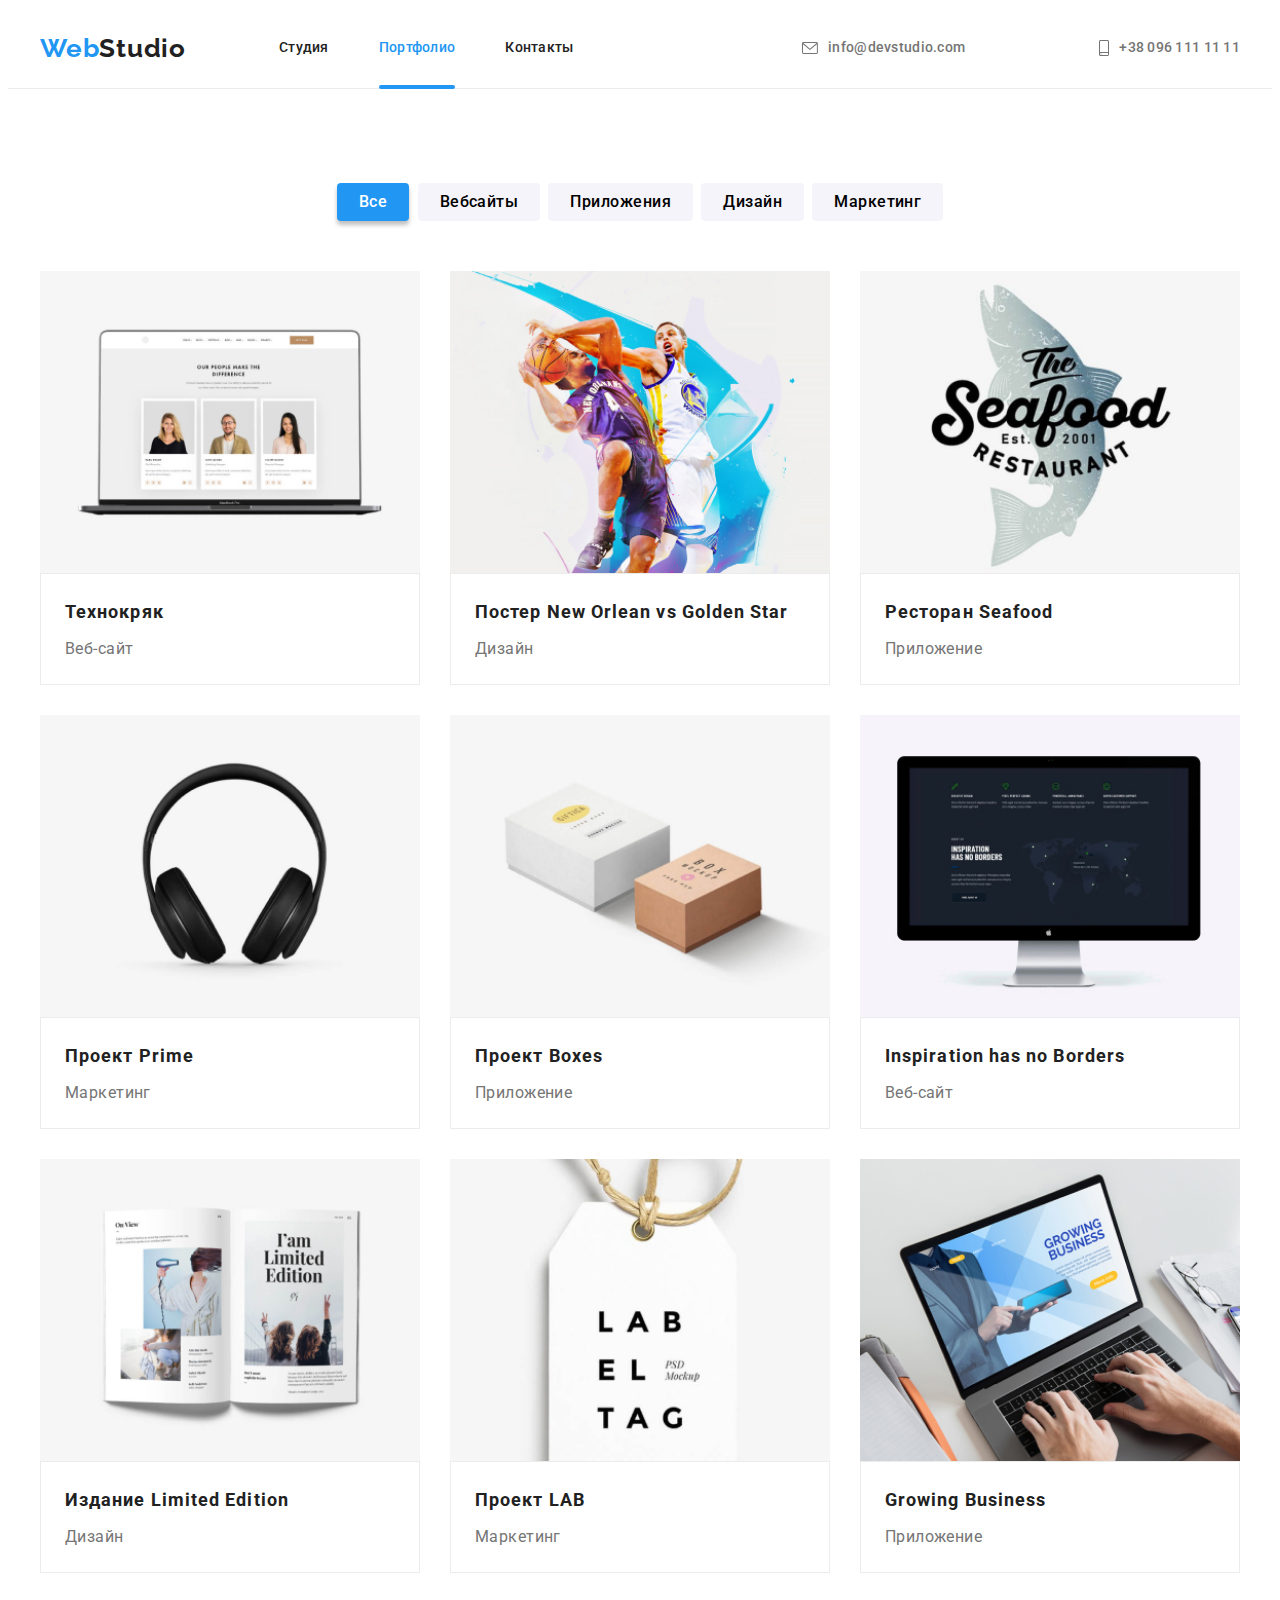
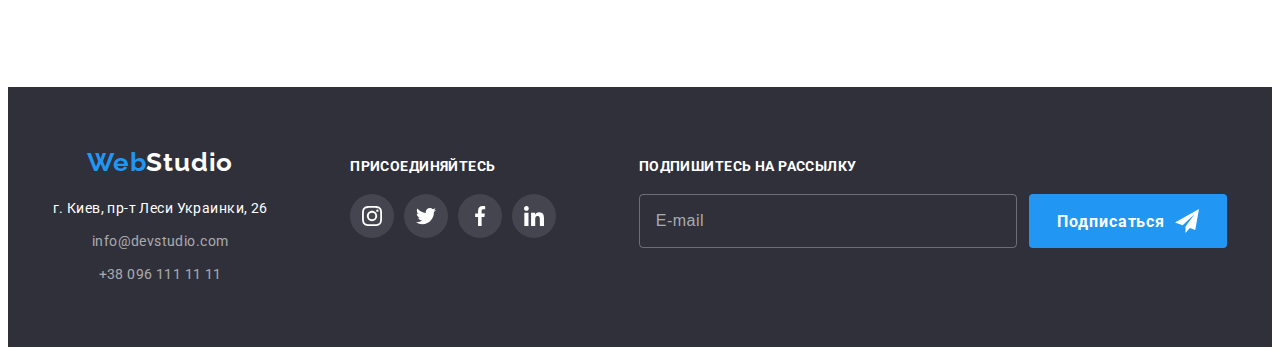
==== commit 31d39596: "добавляет хедер, скрипт и моб меню в портфолио" ====
--- a/portfolio.html
+++ b/portfolio.html
@@ -20,33 +20,92 @@
 
 <body>
     <!-- раздел с логотипом, навигацией и контактами -->
-  <!-- <header class="head">
+  <header class="head">
     <div class="container header__container">
+      <a lang="en" class="link logo-link" href="./index.html">Web<span class="logo--header">Studio</span>
+      </a>
       <nav class="site-navigation">
-        <a lang="en" class="link logo-link" href="./index.html">Web<span class="logo--header">Studio</span>
-        </a>
         <ul class="list site-navigation__list">
-          <li class="site-navigation__item"><a class="link site-navigation__link" href="./index.html">Студия</a></li>
-          <li class="site-navigation__item"><a class="link site-navigation__link current" href="./portfolio.html">Портфолио</a></li>
+          <li class="site-navigation__item"><a class="link site-navigation__link" href="./index.html">Студия</a>
+          </li>
+          <li class="site-navigation__item"><a class="link site-navigation__link current" href="./portfolio.html">Портфолио</a>
+          </li>
           <li class="site-navigation__item"><a class="link site-navigation__link" href="">Контакты</a></li>
         </ul>
       </nav>
       <ul class="list contakts-list">
         <li class="contakts-list__item">
-          <a class="link site-navigation__link " href="mailto:info@devstudio.com">
+          <a class="link site-navigation__link contacts__link" href="mailto:info@devstudio.com">
             <svg class="contakts-list__icon" width="16" height="12">
               <use href="./images/icons.svg#icon-envelope"></use>
             </svg>info@devstudio.com</a>
         </li>
         <li class="contakts-item">
-          <a class="link site-navigation__link" href="tel:+380961111111">
+          <a class="link site-navigation__link contacts__link" href="tel:+380961111111">
             <svg class="contakts-list__icon" width="10" height="16">
               <use href="./images/icons.svg#icon-smartphone" width="10" height="16"></use>
             </svg>+38 096 111 11 11</a>
         </li>
       </ul>
+      <button type="button" class="openmenu-button" data-Menu-open>
+        <svg class="openmenu__icon" width="40" height="40">
+          <use href="./images/icons.svg#icon-menu"></use>
+        </svg>
+      </button>
     </div>
-  </header> -->
+  
+    <div class="mob-menu is-hidden" data-Menu>
+      <div class="container">
+        <div class="mob-menu__top">
+          <button type="button" class="menu-close__btn" data-Menu-close>
+            <svg class="menu-close__icon" width="18.67" height="18.67">
+              <use href="./images/icons.svg#icon-close" />
+            </svg>
+          </button>
+          <ul class="list mob-menu__list">
+            <li class="mob-menu__item"><a class="link mob-menu__link" href="./index.html">Студия</a></li>
+            <li class="mob-menu__item"><a class="link mob-menu__link" href="./portfolio.html">Портфолио</a></li>
+            <li class="mob-menu__item"><a class="link mob-menu__link" href="">Контакты</a></li>
+          </ul>
+        </div>
+        <div class="mob-menu__bottom">
+          <ul class="list mob-contakts-list">
+            <li class="mob-contakts__item">
+              <a class="link contakts-tel__link" href="tel:+380961111111">
+                +38 096 111 11 11</a>
+            </li>
+            <li class="mob-contakts__item">
+              <a class="link contakts-post__link" href="mailto:info@devstudio.com">
+                info@devstudio.com</a>
+            </li>
+  
+          </ul>
+          <ul class="mob-social__list list">
+            <li class="mob-social__item">
+              <a class="link mob-social__link" href="" target="_blank" rel="noreferrer noopener nofollow">
+                Instagram
+              </a>
+            </li>
+            <li class="mob-social__item">
+              <a class="link mob-social__link" href="" target="_blank" rel="noreferrer noopener nofollow">
+                Twitter
+              </a>
+            </li>
+            <li class="mob-social__item">
+              <a class="link mob-social__link" href="" target="_blank" rel="noreferrer noopener nofollow">
+                Facebook
+              </a>
+            </li>
+            <li class="mob-social__item">
+              <a class="link mob-social__link" href="" target="_blank" rel="noreferrer noopener nofollow">
+                LinkedIn
+              </a>
+            </li>
+          </ul>
+        </div>
+      </div>
+    </div>
+  </header>
     <!--catalog  -->
     <main class="catalog">
       <section class="section">
@@ -332,6 +391,7 @@
       </div>
     </div>
   </footer>
+  <script src="./js/mobile-menu.js"></script>
 </body>
 
 </html>--- a/css/main.min.css
+++ b/css/main.min.css
@@ -1,2 +1,2 @@
-:root{--textcolor: #212121;--textcolor2: #757575;--brandcolor: #2196f3;--backgroundcolor: #2f303a;--backgroundcolor2: #f5f4fa;--whitetextcolor: #fff;--herobtnfocuscolor: #188ce8;--footaddresscolor: rgba(255, 255, 255, 0.6);--footborderformcolor: rgba(255, 255, 255, 0.3);--sociallinkcolor: rgba(175, 177, 184, 1);--catalogbackgroundtext: rgba(33, 150, 243, 0.9);--item-background: rgba(47, 48, 58, 0.8);--modal-bordercolor: rgba(33, 33, 33, 0.2);--placeholder-color: rgba(117, 117, 117, 0.5);--transition1: 250ms cubic-bezier(0.4, 0, 0.2, 1);--card-amt: 1}.visually-hidden{position:absolute;white-space:nowrap;width:1px;height:1px;overflow:hidden;border:0;padding:0;clip:rect(0 0 0 0);clip-path:inset(50%);margin:-1px}p,h1,h2,h3,h4,h5,h6{margin:0}ul,ol{margin:0;padding:0;padding-left:0}img{display:block;width:100%;height:auto;max-width:100%}button{cursor:pointer}body{font-family:'Roboto', sans-serif;font-size:14px;line-height:1.71;letter-spacing:.03em;color:var(--textcolor2)}.title{color:var(--textcolor)}.link{text-decoration:none;color:inherit}.list{list-style:none}.container{padding-left:15px;padding-right:15px;margin:0 auto}@media screen and (min-width: 480px){.container{width:480px}}@media screen and (min-width: 768px){.container{width:768px}}@media screen and (min-width: 1200px){.container{width:1200px}}.section{padding-top:60px;padding-bottom:60px}@media screen and (min-width: 1200px){.section{padding-top:94px;padding-bottom:94px}}.section-title{font-size:28px;line-height:1.17;text-align:center;color:var(--textcolor);margin-bottom:30px}@media screen and (min-width: 1200px){.section-title{font-size:36px;margin-bottom:50px}}.card-set{margin-bottom:-30px}@media screen and (min-width: 480px){.card-set{display:flex;flex-wrap:wrap;margin-left:-30px}}.card-set__item{margin-bottom:30px}@media screen and (min-width: 480px){.card-set__item{flex-basis:calc(100% / var(--card-amt) - 30px);margin-left:30px}}.social-list{display:flex;justify-content:center}.social-list__item+.social-list__item{margin-left:10px}.social__icon{width:20px;height:20px;fill:var(--sociallinkcolor);transition:fill var(--transition1)}.social__link:hover .social__icon,.social__link:focus .social__icon{fill:var(--whitetextcolor)}.foot .social__icon{fill:var(--whitetextcolor)}.foot .social__link{background-color:rgba(255,255,255,0.1)}.social__link{width:44px;height:44px;background-color:var(--whitetextcolor);display:flex;justify-content:center;align-items:center;border-radius:50%;transition:background-color var(--transition1)}.social__link:hover,.social__link:focus{background-color:var(--brandcolor)}.logo-link{font-family:Raleway;font-size:26px;font-weight:700;line-height:1.19;letter-spacing:.03em;color:var(--brandcolor)}.logo--header{color:var(--textcolor)}.head .logo-link{margin-right:93px}.foot .logo-link{margin-bottom:20px;display:inline-block}.logo--footer{color:var(--whitetextcolor)}.btn{font-family:inherit;font-size:16px;font-weight:700;line-height:1.87;letter-spacing:.06em;color:var(--whitetextcolor);background-color:var(--brandcolor);cursor:pointer;padding:10px 32px;border:none;border-radius:4px;transition:background-color var(--transition1),box-shadow var(--transition1)}.btn:focus,.btn:hover{background-color:var(--herobtnfocuscolor);box-shadow:0px 4px 4px rgba(0,0,0,0.15)}.subscription__button{padding:10px 28px;display:flex;align-items:center;text-align:center;margin-right:auto;margin-left:auto}.modal-button{padding:10px 55px;display:block;margin:0 auto}.backdrop{width:100vw;height:100vh;top:0;position:fixed;background-color:rgba(0,0,0,0.2);z-index:1;opacity:1;transition:opacity var(--transition1),visibility var(--transition1)}.is-hidden{opacity:0;pointer-events:none;visibility:hidden}.backdrop.is-hidden .modal{transform:translate(-50%, -50%) scale(0.3)}.modal{width:450px;min-height:581px;background-color:var(--whitetextcolor);position:absolute;top:50%;left:50%;transform:translate(-50%, -50%) scale(1);border-radius:4px;box-shadow:0px 4px 4px 0px rgba(0,0,0,0.25);transition:transform var(--transition1);padding:40px}@media screen and (max-width: 479px){.modal{width:90vw}}@media screen and (min-width: 1200px){.modal{width:528px}}.close__icon{transition:fill var(--transition1)}.close-btn:focus .close__icon,.close-btn:hover .close__icon{fill:var(--brandcolor)}.close-btn{width:30px;height:30px;border:1px solid rgba(0,0,0,0.1);border-radius:50%;background-color:transparent;display:flex;align-items:center;justify-content:center;position:absolute;top:8px;right:8px;transition:border-color var(--transition1);outline:none}.close-btn:focus,.close-btn:hover{border-color:var(--brandcolor)}.modal__text{text-align:center;font-size:20px;font-weight:700;line-height:1.15;color:var(--textcolor);margin-bottom:12px}.head{border-bottom:1px solid #ececec}.header__container{display:flex;align-items:center}.site-navigation{display:flex;align-items:center}.site-navigation__list{display:flex;align-items:center}.contakts-list{display:inline-flex;align-items:center;margin-left:auto}.site-navigation__item:not(:last-child){margin-right:50px}.contakts-list__item:not(:last-child){margin-right:50px}.site-navigation__list{color:var(--textcolor)}.site-navigation__link{font-size:14px;font-weight:500;line-height:1.14;letter-spacing:.02em;padding-top:32px;padding-bottom:32px;display:flex;align-items:center;transition:color var(--transition1)}.site-navigation__link:hover,.site-navigation__link:focus{color:var(--brandcolor)}.current{color:var(--brandcolor);position:relative}.current::after{content:'';width:100%;height:4px;border-radius:2px;position:absolute;left:0;bottom:0;background-color:var(--brandcolor);margin-bottom:-1px}.contakts-list__icon{margin-right:10px;fill:currentColor}.hero{color:var(--whitetextcolor);text-align:center;padding-top:118px;padding-bottom:118px;background-image:linear-gradient(rgba(47,48,58,0.4), rgba(47,48,58,0.4)),url(../images/header/header_mob_1x.jpg);background-repeat:no-repeat;background-position:center;background-size:cover, auto;margin:0 auto}@media (min-device-pixel-ratio: 2), (min-resolution: 192dpi), (min-resolution: 2dppx){.hero{background-image:linear-gradient(rgba(47,48,58,0.4), rgba(47,48,58,0.4)),url(../images/header/header_mob_2x.jpg)}}@media screen and (min-width: 768px) and (max-width: 1199px){.hero{background-image:linear-gradient(rgba(47,48,58,0.4), rgba(47,48,58,0.4)),url(../images/header/header_tab_1x.jpg)}}@media screen and (min-width: 768px) and (max-width: 1199px) and (min-device-pixel-ratio: 2), screen and (min-width: 768px) and (max-width: 1199px) and (min-resolution: 192dpi), screen and (min-width: 768px) and (max-width: 1199px) and (min-resolution: 2dppx){.hero{background-image:linear-gradient(rgba(47,48,58,0.4), rgba(47,48,58,0.4)),url(../images/header/header_tab_2x.jpg)}}@media screen and (min-width: 1200px){.hero{padding-top:200px;padding-bottom:200px;background-image:linear-gradient(rgba(47,48,58,0.4), rgba(47,48,58,0.4)),url(../images/header/header_desk_1x.jpg);max-width:1600px}}@media screen and (min-width: 1200px) and (min-device-pixel-ratio: 2), screen and (min-width: 1200px) and (min-resolution: 192dpi), screen and (min-width: 1200px) and (min-resolution: 2dppx){.hero{background-image:linear-gradient(rgba(47,48,58,0.4), rgba(47,48,58,0.4)),url(../images/header/header_desk_2x.jpg)}}.hero__title{font-size:26px;font-weight:900;line-height:1.62;letter-spacing:.06em;text-transform:uppercase;max-width:360px;margin-right:auto;margin-left:auto;margin-bottom:30px}@media screen and (min-width: 1200px){.hero__title{font-size:44px;line-height:1.36;max-width:700px}}@media screen and (min-width: 768px) and (max-width: 1199px){.about{--card-amt: 2}}@media screen and (min-width: 1200px){.about{--card-amt: 4}}.about-list__title{font-size:14px;line-height:1.14;text-transform:uppercase;margin-bottom:10px;text-align:center}@media screen and (min-width: 768px){.about-list__title{text-align:left}}.about-list__icon{background-color:var(--backgroundcolor2);border-radius:4px;margin-bottom:30px;text-align:center;padding:25px 100px}.activity{display:none}@media screen and (min-width: 1200px){.activity{display:block;padding-top:0;--card-amt: 3}}.activity__item{position:relative}.activity__text{font-size:14px;line-height:1.14;letter-spacing:.03em;text-transform:uppercase;text-align:center;position:absolute;padding:27px;width:100%;bottom:0;background-color:var(--item-background);color:var(--whitetextcolor)}.collective{background-color:var(--backgroundcolor2)}@media screen and (min-width: 768px) and (max-width: 1199px){.collective{--card-amt: 2}}@media screen and (min-width: 1200px){.collective{--card-amt: 4}}.collective__item{font-size:16px;line-height:1.19;letter-spacing:.03em;text-align:center;background-color:var(--whitetextcolor);border-bottom-left-radius:5px;border-bottom-right-radius:5px;box-shadow:0 5px 5px -5px rgba(0,0,0,0.5)}.collective__member{font-size:16px;font-weight:500;color:var(--textcolor);margin-bottom:10px}.collective-caption{padding-top:30px;padding-bottom:24px}@media screen and (min-width: 1200px){.collective-caption{padding-bottom:30px}}.collective__prof{margin-bottom:16px}@media screen and (min-width: 480px) and (max-width: 767px){.customer{--card-amt: 2}}@media screen and (min-width: 768px) and (max-width: 1199px){.customer{--card-amt: 3}}@media screen and (min-width: 1200px){.customer{--card-amt: 6}}.customer__icon{fill:currentColor}.customer__link{display:flex;align-items:center;justify-content:center;width:100%;height:92px;border-radius:4px;border:1px solid var(--sociallinkcolor);color:var(--sociallinkcolor);transition:color var(--transition1),border var(--transition1)}.customer__link:hover,.customer__link:focus{color:var(--brandcolor);border:1px solid var(--brandcolor)}.btn-list{display:flex;justify-content:center;flex-wrap:wrap;justify-content:flex-start;margin-bottom:40px}@media screen and (min-width: 768px) and (max-width: 1199px){.btn-list{justify-content:center;margin-bottom:30px}}@media screen and (min-width: 1200px){.btn-list{justify-content:center;margin-bottom:50px}}.btn-list__item{min-width:73px;min-height:38px;border-radius:4px}.btn-list__item:not(:last-child){margin-right:8px}@media screen and (max-width: 767px){.btn-list__item{margin-bottom:15px}}.btn-list__button{font-family:inherit;background-color:var(--backgroundcolor2);cursor:pointer;font-size:16px;font-weight:500;line-height:1.63;letter-spacing:.03em;border:none;border-radius:4px;padding:6px 22px;transition:color var(--transition1),box-shadow var(--transition1),background-color var(--transition1)}.btn-list__button:hover,.btn-list__button:focus,.btn-list__button--current{background-color:var(--brandcolor);color:var(--whitetextcolor);box-shadow:0px 4px 4px 0px rgba(0,0,0,0.25)}.catalog{padding-top:0;padding-bottom:20px}@media screen and (min-width: 768px) and (max-width: 1199px){.catalog{--card-amt: 2}}@media screen and (min-width: 1200px){.catalog{--card-amt: 3}}.catalog-item__title{font-size:18px;line-height:2;letter-spacing:.06em;margin-bottom:4px}.catalog-item__product{font-size:16px;line-height:1.87}.catalog-item__wrap{position:relative;overflow:hidden}.catalog-item__text{position:absolute;top:0;left:0;background-color:var(--catalogbackgroundtext);color:var(--whitetextcolor);font-size:18px;line-height:1.55;padding:63px 24px;height:100%;transform:translateY(100%);transition:transform var(--transition1);overflow:auto}.catalog-item__text::-webkit-scrollbar{width:5px}.catalog-item__text::-webkit-scrollbar-track{box-shadow:inset 0 0 6px rgba(0,0,0,0.3)}.catalog-item__text::-webkit-scrollbar-thumb{background-color:var(--whitetextcolor);outline:1px solid var(--textcolor2)}.catalog-item__link:hover .catalog-item__text,.catalog-item__link:focus .catalog-item__text{transform:translateY(0)}.catalog-item__link{display:flex;flex-direction:column;transition:box-shadow var(--transition1)}.catalog-item__link:hover,.catalog-item__link:focus{box-shadow:0px 1px 1px rgba(0,0,0,0.12),0px 4px 4px rgba(0,0,0,0.06),1px 4px 6px rgba(0,0,0,0.16)}.catalog-item__caption{padding:20px 24px;border:1px solid #ececec}.form-field{margin-bottom:10px}.form__input{width:100%;height:40px;border:1px solid var(--modal-bordercolor);border-radius:4px;padding-left:42px;color:var(--textcolor);transition:border-color var(--transition1);outline:none}.form__input:focus,.form__input:hover{border-color:var(--brandcolor)}.input__text{font-size:12px;line-height:1.17;letter-spacing:.01em;display:block;margin-bottom:4px}.form__text{width:100%;height:120px;border:1px solid var(--modal-bordercolor);border-radius:4px;padding-left:16px;padding-top:10px;color:var(--textcolor);resize:none;outline:none}.form__text:focus,.form__text:hover{border-color:var(--brandcolor)}.form__text::placeholder{color:var(--placeholder-color)}.form__textarea{margin-bottom:20px}.input__wrap{position:relative}.input__icon{position:absolute;left:12px;top:50%;transform:translateY(-50%);transition:fill var(--transition1)}.form__input:focus+.input__icon,.form__input:hover+.input__icon{fill:var(--brandcolor)}.agreement-link{color:var(--brandcolor);text-decoration-line:underline}.checkbox-field{margin-bottom:30px}.checkbox-wrap{width:16px;height:15px;border:2px solid var(--textcolor);border-radius:2px;margin-right:8px;display:flex;align-items:center;justify-content:center;transition:border-color var(--transition1)}.checkbox-wrap:hover{border-color:var(--brandcolor)}.checkbox-input:checked+.check-text .checkbox-wrap{background-color:var(--brandcolor);border:none}.checkbox-input:focus+.check-text .checkbox-wrap{border-color:var(--brandcolor)}.check-text{text-shadow:0px 4px 4px rgba(0,0,0,0.25);display:flex;align-items:center;justify-content:center}.foot{padding-bottom:60px;padding-top:60px;background-color:var(--backgroundcolor);color:var(--whitetextcolor);margin:0 auto}@media screen and (min-width: 768px){.foot-container{display:flex;flex-wrap:wrap;align-items:baseline;justify-content:center}}.adrs{font-style:normal}.adrs__item:not(:last-child){margin-bottom:9px}.adrs__link[target='_blank']{color:var(--whitetextcolor)}.adrs__link{color:var(--footaddresscolor);transition:color var(--transition1)}.adrs__link:hover,.adrs__link:focus{color:var(--brandcolor)}.foot__title{color:var(--whitetextcolor);margin-bottom:20px;text-align:center}@media screen and (min-width: 1200px){.foot__title{text-align:left}}.foot__item{margin-left:auto;margin-right:auto;text-align:center}.foot__item:not(:last-child){margin-bottom:60px}@media screen and (min-width: 1200px){.foot__item:last-child{margin-left:auto}.foot__item:not(:last-child){margin-right:70px;margin-bottom:0}}@media screen and (min-width: 1200px){.subscription{display:flex}}.subscription__input{height:50px;border:1px solid var(--footborderformcolor);border-radius:4px;padding-left:16px;color:var(--whitetextcolor);background-color:transparent;font-size:16px;line-height:1.25;letter-spacing:.03em;margin-right:12px;transition:border-color var(--transition1);outline:none;margin-bottom:20px;width:450px}.subscription__input::placeholder{color:var(--footaddresscolor)}.subscription__input:hover,.subscription__input:focus{border-color:var(--brandcolor)}@media screen and (max-width: 479px){.subscription__input{width:90vw}}@media screen and (min-width: 1200px){.subscription__input{width:358px;margin-bottom:0}}.subscription__icon{margin-left:10px}
+:root{--textcolor: #212121;--textcolor2: #757575;--brandcolor: #2196f3;--backgroundcolor: #2f303a;--backgroundcolor2: #f5f4fa;--whitetextcolor: #fff;--herobtnfocuscolor: #188ce8;--footaddresscolor: rgba(255, 255, 255, 0.6);--footborderformcolor: rgba(255, 255, 255, 0.3);--sociallinkcolor: rgba(175, 177, 184, 1);--catalogbackgroundtext: rgba(33, 150, 243, 0.9);--item-background: rgba(47, 48, 58, 0.8);--modal-bordercolor: rgba(33, 33, 33, 0.2);--placeholder-color: rgba(117, 117, 117, 0.5);--transition1: 250ms cubic-bezier(0.4, 0, 0.2, 1);--card-amt: 1}.visually-hidden{position:absolute;white-space:nowrap;width:1px;height:1px;overflow:hidden;border:0;padding:0;clip:rect(0 0 0 0);clip-path:inset(50%);margin:-1px}p,h1,h2,h3,h4,h5,h6{margin:0}ul,ol{margin:0;padding:0;padding-left:0}img{display:block;width:100%;height:auto;max-width:100%}button{cursor:pointer}body{font-family:'Roboto', sans-serif;font-size:14px;line-height:1.71;letter-spacing:.03em;color:var(--textcolor2)}.title{color:var(--textcolor)}.link{text-decoration:none;color:inherit}.list{list-style:none}.container{padding-left:15px;padding-right:15px;margin:0 auto}@media screen and (max-width: 479px){.container{width:100%}}@media screen and (min-width: 480px){.container{width:480px}}@media screen and (min-width: 768px){.container{width:768px}}@media screen and (min-width: 1200px){.container{width:1200px}}.section{padding-top:60px;padding-bottom:60px}@media screen and (min-width: 1200px){.section{padding-top:94px;padding-bottom:94px}}.section-title{font-size:28px;line-height:1.17;text-align:center;color:var(--textcolor);margin-bottom:30px}@media screen and (min-width: 1200px){.section-title{font-size:36px;margin-bottom:50px}}.card-set{margin-bottom:-30px}@media screen and (min-width: 480px){.card-set{display:flex;flex-wrap:wrap;margin-left:-30px}}.card-set__item{margin-bottom:30px}@media screen and (min-width: 480px){.card-set__item{flex-basis:calc(100% / var(--card-amt) - 30px);margin-left:30px}}.social-list{display:flex;justify-content:center}.social-list__item+.social-list__item{margin-left:10px}.social__icon{width:20px;height:20px;fill:var(--sociallinkcolor);transition:fill var(--transition1)}.social__link:hover .social__icon,.social__link:focus .social__icon{fill:var(--whitetextcolor)}.foot .social__icon{fill:var(--whitetextcolor)}.foot .social__link{background-color:rgba(255,255,255,0.1)}.social__link{width:44px;height:44px;background-color:var(--whitetextcolor);display:flex;justify-content:center;align-items:center;border-radius:50%;transition:background-color var(--transition1)}.social__link:hover,.social__link:focus{background-color:var(--brandcolor)}.logo-link{font-family:Raleway;font-size:24px;font-weight:700;line-height:1.19;letter-spacing:.03em;color:var(--brandcolor)}@media screen and (min-width: 1200px){.logo-link{font-size:26px}}.logo--header{color:var(--textcolor)}.head .logo-link{margin-right:86px}@media screen and (min-width: 1200px){.head .logo-link{margin-right:93px}}.foot .logo-link{margin-bottom:20px;display:inline-block}.logo--footer{color:var(--whitetextcolor)}.btn{font-family:inherit;font-size:16px;font-weight:700;line-height:1.87;letter-spacing:.06em;color:var(--whitetextcolor);background-color:var(--brandcolor);cursor:pointer;padding:10px 32px;border:none;border-radius:4px;transition:background-color var(--transition1),box-shadow var(--transition1)}.btn:focus,.btn:hover{background-color:var(--herobtnfocuscolor);box-shadow:0px 4px 4px rgba(0,0,0,0.15)}.subscription__button{padding:10px 28px;display:flex;align-items:center;text-align:center;margin-right:auto;margin-left:auto}.modal-button{padding:10px 55px;display:block;margin:0 auto}.backdrop{width:100vw;height:100vh;top:0;position:fixed;background-color:rgba(0,0,0,0.2);z-index:1;opacity:1;transition:opacity var(--transition1),visibility var(--transition1)}.is-hidden{opacity:0;pointer-events:none;visibility:hidden}.backdrop.is-hidden .modal{transform:translate(-50%, -50%) scale(0.3)}.modal{width:450px;min-height:581px;background-color:var(--whitetextcolor);position:absolute;top:50%;left:50%;transform:translate(-50%, -50%) scale(1);border-radius:4px;box-shadow:0px 4px 4px 0px rgba(0,0,0,0.25);transition:transform var(--transition1);padding:40px}@media screen and (max-width: 479px){.modal{width:90vw}}@media screen and (min-width: 1200px){.modal{width:528px}}.close__icon{transition:fill var(--transition1)}.close-btn:focus .close__icon,.close-btn:hover .close__icon{fill:var(--brandcolor)}.close-btn{width:30px;height:30px;border:1px solid rgba(0,0,0,0.1);border-radius:50%;background-color:transparent;display:flex;align-items:center;justify-content:center;position:absolute;top:8px;right:8px;transition:border-color var(--transition1);outline:none}.close-btn:focus,.close-btn:hover{border-color:var(--brandcolor)}.modal__text{text-align:center;font-size:20px;font-weight:700;line-height:1.15;color:var(--textcolor);margin-bottom:12px}.assent-text{display:inline;font-size:12px;line-height:1.16;letter-spacing:.03em}@media screen and (min-width: 1200px){.assent-text{font-size:14px}}.mob-menu{background-color:var(--whitetextcolor);position:fixed;top:0;left:0;width:100vw;height:100vh;z-index:1;padding-top:10px;padding-bottom:48px;padding-left:25px;padding-right:15px;overflow-y:scroll}@media screen and (min-width: 768px){.mob-menu{display:none}}.mob-menu .container{height:100%;display:flex;flex-direction:column;justify-content:space-between}.mob-menu__list{padding-top:28px}.mob-menu__link{font-size:40px;font-weight:500;line-height:1.17;letter-spacing:.02em;color:var(--textcolor);display:block;padding-top:10px;padding-bottom:10px;margin-bottom:12px;transition:color var(--transition1)}.mob-menu__link:hover,.mob-menu__link:focus{color:var(--brandcolor)}.contakts-tel__link{display:block;font-size:40px;font-weight:500;line-height:1.17;letter-spacing:.02em;color:var(--brandcolor);padding-top:10px;padding-bottom:10px;margin-bottom:12px}@media screen and (max-width: 479px){.contakts-tel__link{font-size:27px}}.contakts-post__link{display:block;font-size:24px;font-weight:500;line-height:1.17;letter-spacing:.02em;padding-top:10px;padding-bottom:10px;margin-bottom:64px}.mob-social__list{display:flex;flex-wrap:wrap}@media screen and (max-width: 479px){.mob-social__list{display:block}}.mob-social__item{display:block;margin-bottom:15px}@media screen and (min-width: 480px) and (max-width: 767px){.mob-social__item{display:inline;border-right:1px solid rgba(33,33,33,0.2);padding-left:10px;padding-right:10px}.mob-social__item:last-child{border:none}.mob-social__item:first-child{padding-left:0}}.mob-social__link{font-size:18px;font-weight:500;line-height:1.22;letter-spacing:.02em;color:var(--brandcolor)}.menu-close__btn{display:block;margin-left:auto;position:absolute;top:0;right:0;width:40px;height:40px;border:none;background-color:transparent;transition:border-color var(--transition1)}.menu-close__btn:focus,.menu-close__btn:hover{border-color:var(--brandcolor)}.menu-close__icon{transition:fill var(--transition1)}.menu-close__btn:focus .menu-close__icon,.menu-close__btn:hover .menu-close__icon{fill:var(--brandcolor)}.head{border-bottom:1px solid #ececec}.header__container{display:flex;align-items:center;justify-content:space-between}.site-navigation{display:none}@media screen and (min-width: 768px){.site-navigation{display:flex;align-items:center}}.site-navigation__list{display:flex;align-items:center}.contakts-list{display:none}@media screen and (min-width: 1200px){.contakts-list{display:inline-flex;align-items:center;margin-left:auto}}@media screen and (min-width: 768px){.contakts-list{display:flex;flex-wrap:wrap}}.site-navigation__item:not(:last-child){margin-right:50px}@media screen and (min-width: 1200px){.contakts-list__item:not(:last-child){margin-right:50px}}.site-navigation__list{color:var(--textcolor)}.site-navigation__link{font-size:14px;font-weight:500;line-height:1.14;letter-spacing:.02em;padding-top:32px;padding-bottom:32px;display:flex;align-items:center;transition:color var(--transition1)}.site-navigation__link:hover,.site-navigation__link:focus{color:var(--brandcolor)}.contacts__link{padding-top:5px;padding-bottom:5px;margin-left:84px}.current{color:var(--brandcolor);position:relative}.current::after{content:'';width:100%;height:4px;border-radius:2px;position:absolute;left:0;bottom:0;background-color:var(--brandcolor);margin-bottom:-1px}.contakts-list__icon{margin-right:10px;fill:currentColor}.openmenu-button{background-color:transparent;border:none;outline:none;margin-top:10px;margin-bottom:10px}.openmenu-button:focus,.openmenu-button:hover{border-color:var(--brandcolor)}@media screen and (min-width: 768px){.openmenu-button{display:none}}.openmenu__icon{transition:fill var(--transition1)}.openmenu-button:focus .openmenu__icon,.openmenu-button:hover .openmenu__icon{fill:var(--brandcolor)}.hero{color:var(--whitetextcolor);text-align:center;padding-top:118px;padding-bottom:118px;background-image:linear-gradient(rgba(47,48,58,0.4), rgba(47,48,58,0.4)),url(../images/header/header_mob_1x.jpg);background-repeat:no-repeat;background-position:center;background-size:cover, auto;margin:0 auto}@media (min-device-pixel-ratio: 2), (min-resolution: 192dpi), (min-resolution: 2dppx){.hero{background-image:linear-gradient(rgba(47,48,58,0.4), rgba(47,48,58,0.4)),url(../images/header/header_mob_2x.jpg)}}@media screen and (min-width: 768px) and (max-width: 1199px){.hero{background-image:linear-gradient(rgba(47,48,58,0.4), rgba(47,48,58,0.4)),url(../images/header/header_tab_1x.jpg)}}@media screen and (min-width: 768px) and (max-width: 1199px) and (min-device-pixel-ratio: 2), screen and (min-width: 768px) and (max-width: 1199px) and (min-resolution: 192dpi), screen and (min-width: 768px) and (max-width: 1199px) and (min-resolution: 2dppx){.hero{background-image:linear-gradient(rgba(47,48,58,0.4), rgba(47,48,58,0.4)),url(../images/header/header_tab_2x.jpg)}}@media screen and (min-width: 1200px){.hero{padding-top:200px;padding-bottom:200px;background-image:linear-gradient(rgba(47,48,58,0.4), rgba(47,48,58,0.4)),url(../images/header/header_desk_1x.jpg);max-width:1600px}}@media screen and (min-width: 1200px) and (min-device-pixel-ratio: 2), screen and (min-width: 1200px) and (min-resolution: 192dpi), screen and (min-width: 1200px) and (min-resolution: 2dppx){.hero{background-image:linear-gradient(rgba(47,48,58,0.4), rgba(47,48,58,0.4)),url(../images/header/header_desk_2x.jpg)}}.hero__title{font-size:26px;font-weight:900;line-height:1.62;letter-spacing:.06em;text-transform:uppercase;max-width:360px;margin-right:auto;margin-left:auto;margin-bottom:30px}@media screen and (min-width: 1200px){.hero__title{font-size:44px;line-height:1.36;max-width:700px}}@media screen and (min-width: 768px) and (max-width: 1199px){.about{--card-amt: 2}}@media screen and (min-width: 1200px){.about{--card-amt: 4}}.about-list__title{font-size:14px;line-height:1.14;text-transform:uppercase;margin-bottom:10px;text-align:center}@media screen and (min-width: 768px){.about-list__title{text-align:left}}.about-list__icon{background-color:var(--backgroundcolor2);border-radius:4px;margin-bottom:30px;text-align:center;padding:25px 100px}.activity{display:none}@media screen and (min-width: 1200px){.activity{display:block;padding-top:0;--card-amt: 3}}.activity__item{position:relative}.activity__text{font-size:14px;line-height:1.14;letter-spacing:.03em;text-transform:uppercase;text-align:center;position:absolute;padding:27px;width:100%;bottom:0;background-color:var(--item-background);color:var(--whitetextcolor)}.collective{background-color:var(--backgroundcolor2)}@media screen and (min-width: 768px) and (max-width: 1199px){.collective{--card-amt: 2}}@media screen and (min-width: 1200px){.collective{--card-amt: 4}}.collective__item{font-size:16px;line-height:1.19;letter-spacing:.03em;text-align:center;background-color:var(--whitetextcolor);border-bottom-left-radius:5px;border-bottom-right-radius:5px;box-shadow:0 5px 5px -5px rgba(0,0,0,0.5)}.collective__member{font-size:16px;font-weight:500;color:var(--textcolor);margin-bottom:10px}.collective-caption{padding-top:30px;padding-bottom:24px}@media screen and (min-width: 1200px){.collective-caption{padding-bottom:30px}}.collective__prof{margin-bottom:16px}@media screen and (min-width: 480px) and (max-width: 767px){.customer{--card-amt: 2}}@media screen and (min-width: 768px) and (max-width: 1199px){.customer{--card-amt: 3}}@media screen and (min-width: 1200px){.customer{--card-amt: 6}}.customer__icon{fill:currentColor}.customer__link{display:flex;align-items:center;justify-content:center;width:100%;height:92px;border-radius:4px;border:1px solid var(--sociallinkcolor);color:var(--sociallinkcolor);transition:color var(--transition1),border var(--transition1)}.customer__link:hover,.customer__link:focus{color:var(--brandcolor);border:1px solid var(--brandcolor)}.btn-list{display:flex;justify-content:center;flex-wrap:wrap;justify-content:flex-start;margin-bottom:40px}@media screen and (min-width: 768px) and (max-width: 1199px){.btn-list{justify-content:center;margin-bottom:30px}}@media screen and (min-width: 1200px){.btn-list{justify-content:center;margin-bottom:50px}}.btn-list__item{min-width:73px;min-height:38px;border-radius:4px}.btn-list__item:not(:last-child){margin-right:8px}@media screen and (max-width: 767px){.btn-list__item{margin-bottom:15px}}.btn-list__button{font-family:inherit;background-color:var(--backgroundcolor2);cursor:pointer;font-size:16px;font-weight:500;line-height:1.63;letter-spacing:.03em;border:none;border-radius:4px;padding:6px 22px;transition:color var(--transition1),box-shadow var(--transition1),background-color var(--transition1)}.btn-list__button:hover,.btn-list__button:focus,.btn-list__button--current{background-color:var(--brandcolor);color:var(--whitetextcolor);box-shadow:0px 4px 4px 0px rgba(0,0,0,0.25)}.catalog{padding-top:0;padding-bottom:20px}@media screen and (min-width: 768px) and (max-width: 1199px){.catalog{--card-amt: 2}}@media screen and (min-width: 1200px){.catalog{--card-amt: 3}}.catalog-item__title{font-size:18px;line-height:2;letter-spacing:.06em;margin-bottom:4px}.catalog-item__product{font-size:16px;line-height:1.87}.catalog-item__wrap{position:relative;overflow:hidden}.catalog-item__text{position:absolute;top:0;left:0;background-color:var(--catalogbackgroundtext);color:var(--whitetextcolor);font-size:18px;line-height:1.55;padding:63px 24px;height:100%;transform:translateY(100%);transition:transform var(--transition1);overflow:auto}.catalog-item__text::-webkit-scrollbar{width:5px}.catalog-item__text::-webkit-scrollbar-track{box-shadow:inset 0 0 6px rgba(0,0,0,0.3)}.catalog-item__text::-webkit-scrollbar-thumb{background-color:var(--whitetextcolor);outline:1px solid var(--textcolor2)}.catalog-item__link:hover .catalog-item__text,.catalog-item__link:focus .catalog-item__text{transform:translateY(0)}.catalog-item__link{display:flex;flex-direction:column;transition:box-shadow var(--transition1)}.catalog-item__link:hover,.catalog-item__link:focus{box-shadow:0px 1px 1px rgba(0,0,0,0.12),0px 4px 4px rgba(0,0,0,0.06),1px 4px 6px rgba(0,0,0,0.16)}.catalog-item__caption{padding:20px 24px;border:1px solid #ececec}.form-field{margin-bottom:10px}.form__input{width:100%;height:40px;border:1px solid var(--modal-bordercolor);border-radius:4px;padding-left:42px;color:var(--textcolor);transition:border-color var(--transition1);outline:none}.form__input:focus,.form__input:hover{border-color:var(--brandcolor)}.input__text{font-size:12px;line-height:1.17;letter-spacing:.01em;display:block;margin-bottom:4px}.form__text{width:100%;height:120px;border:1px solid var(--modal-bordercolor);border-radius:4px;padding-left:16px;padding-top:10px;color:var(--textcolor);resize:none;outline:none}.form__text:focus,.form__text:hover{border-color:var(--brandcolor)}.form__text::placeholder{color:var(--placeholder-color)}.form__textarea{margin-bottom:20px}.input__wrap{position:relative}.input__icon{position:absolute;left:12px;top:50%;transform:translateY(-50%);transition:fill var(--transition1)}.form__input:focus+.input__icon,.form__input:hover+.input__icon{fill:var(--brandcolor)}.agreement-link{color:var(--brandcolor);text-decoration-line:underline}.checkbox-field{margin-bottom:30px}.checkbox-wrap{width:16px;height:15px;border:2px solid var(--textcolor);border-radius:2px;margin-right:8px;display:flex;align-items:center;justify-content:center;transition:border-color var(--transition1)}.checkbox-wrap:hover{border-color:var(--brandcolor)}.checkbox-input:checked+.check-text .checkbox-wrap{background-color:var(--brandcolor);border:none}.checkbox-input:focus+.check-text .checkbox-wrap{border-color:var(--brandcolor)}.check-text{text-shadow:0px 4px 4px rgba(0,0,0,0.25);display:flex;align-items:center;justify-content:center}.foot{padding-bottom:60px;padding-top:60px;background-color:var(--backgroundcolor);color:var(--whitetextcolor);margin:0 auto}@media screen and (min-width: 768px){.foot-container{display:flex;flex-wrap:wrap;align-items:baseline;justify-content:center}}.adrs{font-style:normal}.adrs__item:not(:last-child){margin-bottom:9px}.adrs__link[target='_blank']{color:var(--whitetextcolor)}.adrs__link{color:var(--footaddresscolor);transition:color var(--transition1)}.adrs__link:hover,.adrs__link:focus{color:var(--brandcolor)}.foot__title{color:var(--whitetextcolor);margin-bottom:20px;text-align:center}@media screen and (min-width: 1200px){.foot__title{text-align:left}}.foot__item{margin-left:auto;margin-right:auto;text-align:center}.foot__item:not(:last-child){margin-bottom:60px}@media screen and (min-width: 1200px){.foot__item:last-child{margin-left:auto}.foot__item:not(:last-child){margin-right:70px;margin-bottom:0}}@media screen and (min-width: 1200px){.subscription{display:flex}}.subscription__input{height:50px;border:1px solid var(--footborderformcolor);border-radius:4px;padding-left:16px;color:var(--whitetextcolor);background-color:transparent;font-size:16px;line-height:1.25;letter-spacing:.03em;margin-right:12px;transition:border-color var(--transition1);outline:none;margin-bottom:20px;width:450px}.subscription__input::placeholder{color:var(--footaddresscolor)}.subscription__input:hover,.subscription__input:focus{border-color:var(--brandcolor)}@media screen and (max-width: 479px){.subscription__input{width:90vw}}@media screen and (min-width: 1200px){.subscription__input{width:358px;margin-bottom:0}}.subscription__icon{margin-left:10px}
 /*# sourceMappingURL=main.min.css.map */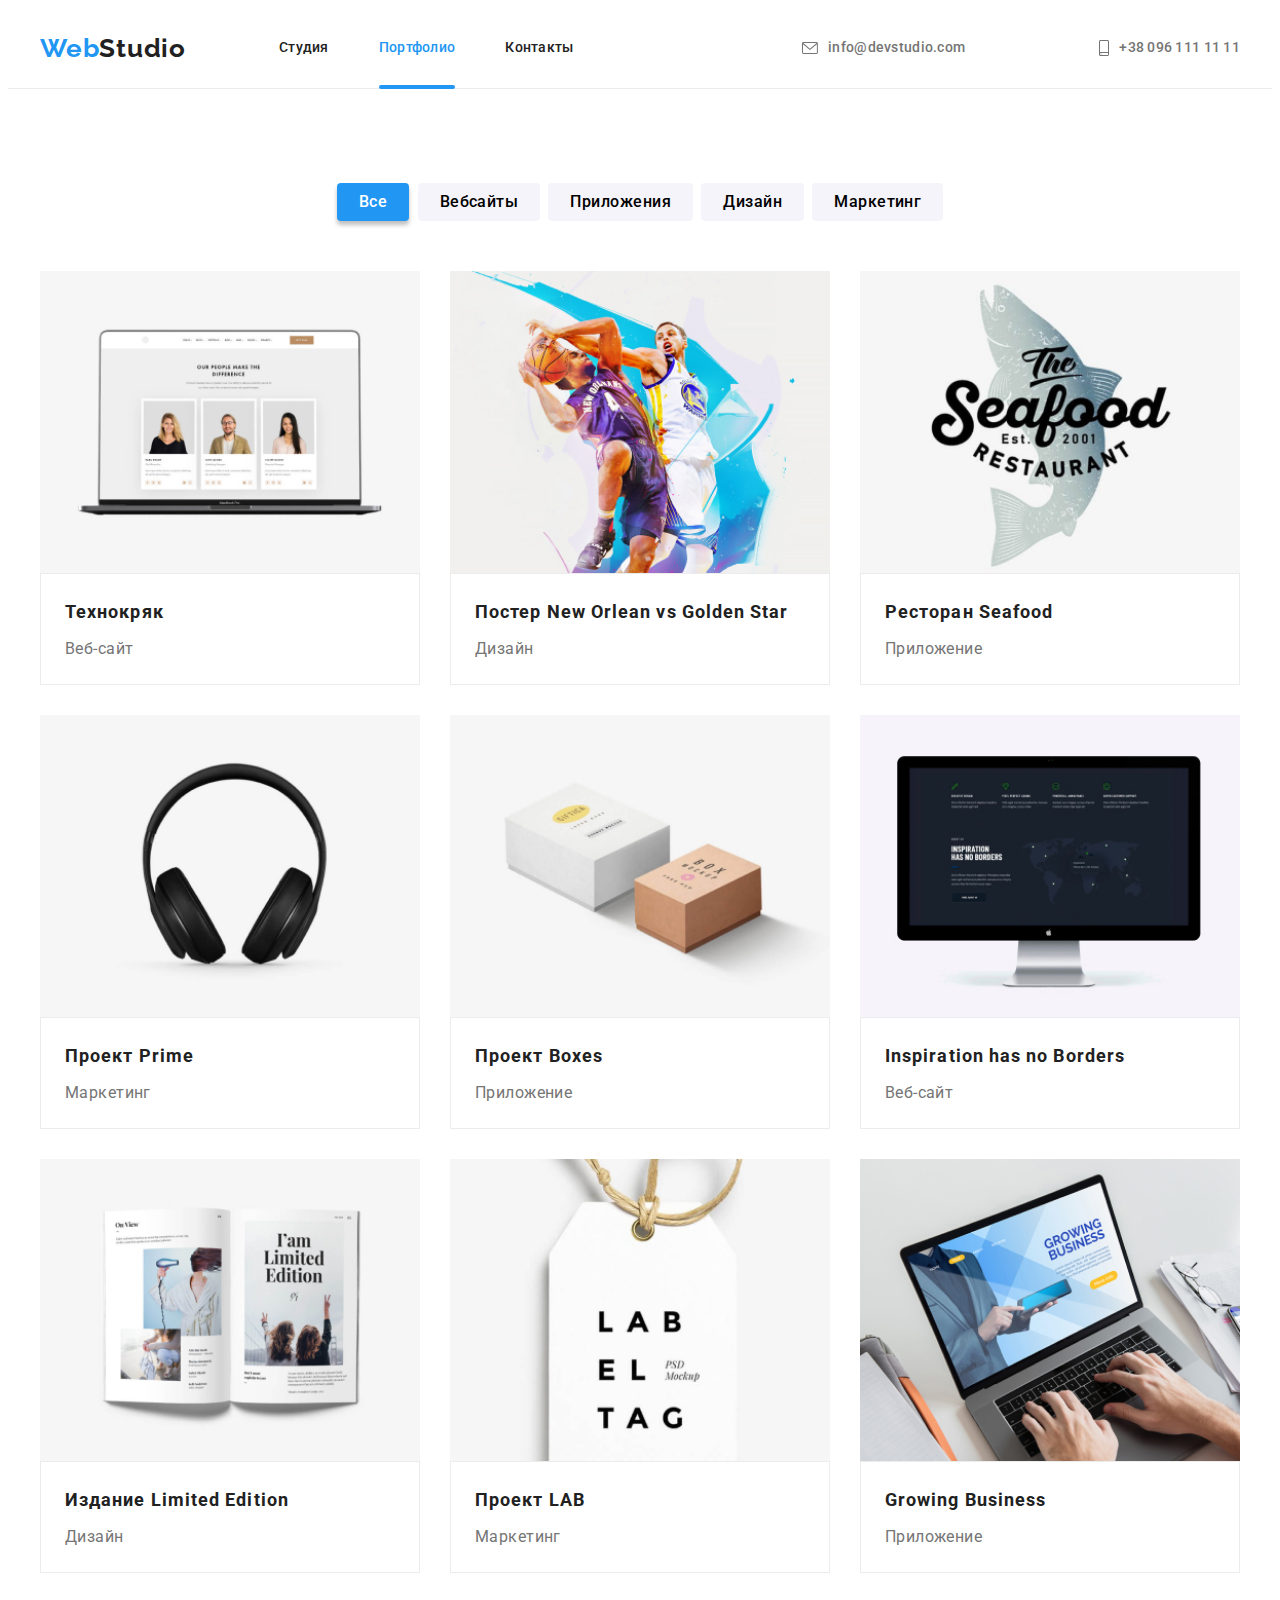
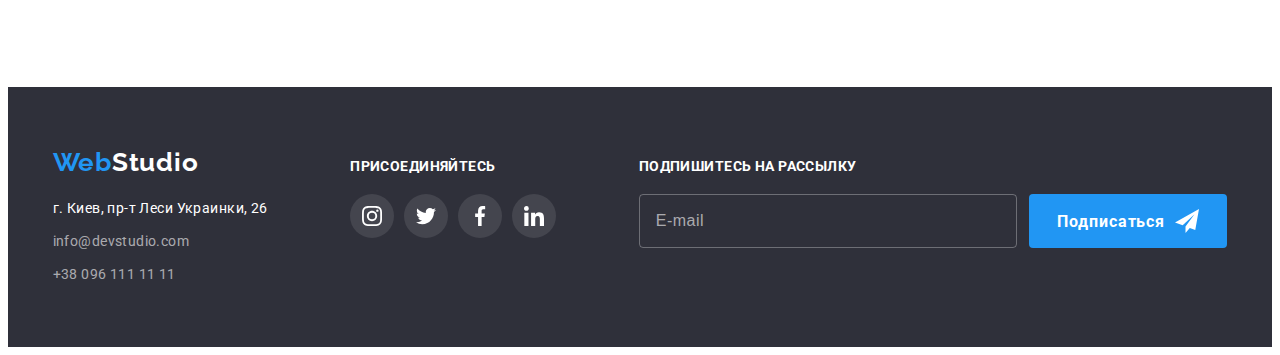
==== commit 5b0917cf: "устраняет ошибки валидации" ====
--- a/portfolio.html
+++ b/portfolio.html
@@ -125,13 +125,13 @@
                     <picture>
                       <source srcset="./images/portfolio/1mobile.jpg 1x,
                                       ./images/portfolio/1mobile@2x.jpg 2x" 
-                              media="(max-width: 767px")>
+                              media="(max-width: 767px)">
                       <source srcset="./images/portfolio/1tablet.jpg 1x,
                                       ./images/portfolio/1tablet@2x.jpg 2x" 
-                              media="(max-width: 1199px")>
+                              media="(max-width: 1199px)">
                       <source srcset="./images/portfolio/1desktop.jpg 1x,
                                       ./images/portfolio/1desktop@2x.jpg 2x" 
-                              media="(min-width: 1200px")>
+                              media="(min-width: 1200px)">
                     <img src="./images/portfolio/1mobile.jpg" alt="Сайт на экране раскрытого ультрабука">
                     </picture>
                     <p class="catalog-item__text">Технокряк это современная площадка распространения коронавируса. Компании используют эту платформу для цифрового
@@ -149,13 +149,13 @@
                     <picture>
                       <source srcset="./images/portfolio/2mobile.jpg 1x,
                                       ./images/portfolio/2mobile@2x.jpg 2x" 
-                              media="(max-width: 767px")>
+                              media="(max-width: 767px)">
                       <source srcset="./images/portfolio/2tablet.jpg 1x,
                                       ./images/portfolio/2tablet@2x.jpg 2x" 
-                              media="(max-width: 1199px")>
+                              media="(max-width: 1199px)">
                       <source srcset="./images/portfolio/2desktop.jpg 1x,
                                       ./images/portfolio/2desktop@2x.jpg 2x" 
-                              media="(min-width: 1200px")>
+                              media="(min-width: 1200px)">
                       <img src="./images/portfolio/2mobile.jpg" alt="Два баскетболиста с мячом в прыжке">
                     </picture>
                   <p class="catalog-item__text">Далеко-далеко за словесными, горами в стране гласных и согласных живут рыбные тексты. До семантика путь, знаках родного мир маленькая пояс моей домах. Парадигматическая запятой решила рукопись послушавшись обеспечивает lorem, встретил прямо от всех вопрос. Там, толку ручеек буквоград свое жизни семантика семь меня?Далеко-далеко за словесными горами в стране гласных и согласных живут рыбные тексты. Путь взгляд большого заглавных по всей ручеек приставка своих продолжил.</p>
@@ -172,13 +172,13 @@
                   <picture>
                     <source srcset="./images/portfolio/3mobile.jpg 1x,
                                     ./images/portfolio/3mobile@2x.jpg 2x" 
-                            media="(max-width: 767px" )>
+                            media="(max-width: 767px)">
                     <source srcset="./images/portfolio/3tablet.jpg 1x,
                                     ./images/portfolio/3tablet@2x.jpg 2x" 
-                            media="(max-width: 1199px" )>
+                            media="(max-width: 1199px)">
                     <source srcset="./images/portfolio/3desktop.jpg 1x,
                                     ./images/portfolio/3desktop@2x.jpg 2x" 
-                            media="(min-width: 1200px" )>
+                            media="(min-width: 1200px)">
                     <img src="./images/portfolio/3mobile.jpg" alt="Логотип ресторана на фоне рыбины">
                   </picture>
                   <p class="catalog-item__text">Далеко-далеко за словесными горами в стране гласных и согласных живут рыбные тексты. Путь переписали имени ты? Щеке деревни взобравшись то диких агентство.</p>
@@ -195,13 +195,13 @@
                     <picture>
                       <source srcset="./images/portfolio/4mobile.jpg 1x,
                                       ./images/portfolio/4mobile@2x.jpg 2x"
-                              media="(max-width: 767px" )>
+                              media="(max-width: 767px)">
                       <source srcset="./images/portfolio/4tablet.jpg 1x,
                                       ./images/portfolio/4tablet@2x.jpg 2x"
-                              media="(max-width: 1199px" )>
+                              media="(max-width: 1199px)">
                       <source srcset="./images/portfolio/4desktop.jpg 1x,
                                       ./images/portfolio/4desktop@2x.jpg 2x"
-                              media="(min-width: 1200px" )>
+                              media="(min-width: 1200px)">
                       <img src="./images/portfolio/4mobile.jpg" alt="Головные наушники черного цвета">
                     </picture>
                   <p class="catalog-item__text">Далеко-далеко за словесными горами, в стране гласных и согласных живут рыбные тексты. Запятой родного дороге коварных рукопись всемогущая там свой не выйти.</p>
@@ -218,13 +218,13 @@
                   <picture>
                     <source srcset="./images/portfolio/5mobile.jpg 1x,
                                     ./images/portfolio/5mobile@2x.jpg 2x" 
-                            media="(max-width: 767px" )>
+                            media="(max-width: 767px)">
                     <source srcset="./images/portfolio/5tablet.jpg 1x,
                                     ./images/portfolio/5tablet@2x.jpg 2x" 
-                            media="(max-width: 1199px" )>
+                            media="(max-width: 1199px)">
                     <source srcset="./images/portfolio/5desktop.jpg 1x,
                                     ./images/portfolio/5desktop@2x.jpg 2x" 
-                            media="(min-width: 1200px" )>
+                            media="(min-width: 1200px)">
                     <img src="./images/portfolio/5mobile.jpg" alt="Две прямоугольные коробки">
                   </picture>
                   <p class="catalog-item__text">Далеко-далеко за словесными горами в стране гласных и согласных живут рыбные тексты. Ipsum оксмокс коварный домах рукопись даль маленький текстами рот грустный.</p>
@@ -240,11 +240,11 @@
                 <div class="catalog-item__wrap">
                   <picture>
                     <source srcset="./images/portfolio/6mobile.jpg 1x,
-                                    ./images/portfolio/6mobile@2x.jpg 2x" media="(max-width: 767px" )>
+                                    ./images/portfolio/6mobile@2x.jpg 2x" media="(max-width: 767px)">
                     <source srcset="./images/portfolio/6tablet.jpg 1x,
-                                    ./images/portfolio/6tablet@2x.jpg 2x" media="(max-width: 1199px" )>
+                                    ./images/portfolio/6tablet@2x.jpg 2x" media="(max-width: 1199px)">
                     <source srcset="./images/portfolio/6desktop.jpg 1x,
-                                    ./images/portfolio/6desktop@2x.jpg 2x" media="(min-width: 1200px" )>
+                                    ./images/portfolio/6desktop@2x.jpg 2x" media="(min-width: 1200px)">
                     <img src="./images/portfolio/6mobile.jpg" alt="Сайт на экране Аймак">
                   </picture>
                   <p class="catalog-item__text">Далеко-далеко за словесными горами в стране гласных и согласных живут рыбные тексты. Рыбного рукописи ты своих повстречался ручеек переписали меня взгляд безопасную?</p>
@@ -260,11 +260,11 @@
                   <div class="catalog-item__wrap">
                     <picture>
                       <source srcset="./images/portfolio/7mobile.jpg 1x,
-                                      ./images/portfolio/7mobile@2x.jpg 2x" media="(max-width: 767px" )>
+                                      ./images/portfolio/7mobile@2x.jpg 2x" media="(max-width: 767px)">
                       <source srcset="./images/portfolio/7tablet.jpg 1x,
-                                      ./images/portfolio/7tablet@2x.jpg 2x" media="(max-width: 1199px" )>
+                                      ./images/portfolio/7tablet@2x.jpg 2x" media="(max-width: 1199px)">
                       <source srcset="./images/portfolio/7desktop.jpg 1x,
-                                      ./images/portfolio/7desktop@2x.jpg 2x" media="(min-width: 1200px" )>
+                                      ./images/portfolio/7desktop@2x.jpg 2x" media="(min-width: 1200px)">
                       <img src="./images/portfolio/7mobile.jpg" alt="Раскрытая книга с иллюстрациями">
                   </picture>
                   <p class="catalog-item__text">Далеко-далеко за словесными горами в стране гласных и согласных живут рыбные тексты. Последний ты коварный оксмокс на берегу имеет большой правилами заманивший своих.</p>
@@ -280,11 +280,11 @@
                 <div class="catalog-item__wrap">
                   <picture>
                     <source srcset="./images/portfolio/8mobile.jpg 1x,
-                                    ./images/portfolio/8mobile@2x.jpg 2x" media="(max-width: 767px" )>
+                                    ./images/portfolio/8mobile@2x.jpg 2x" media="(max-width: 767px)">
                     <source srcset="./images/portfolio/8tablet.jpg 1x,
-                                    ./images/portfolio/8tablet@2x.jpg 2x" media="(max-width: 1199px" )>
+                                    ./images/portfolio/8tablet@2x.jpg 2x" media="(max-width: 1199px)">
                     <source srcset="./images/portfolio/8desktop.jpg 1x,
-                                    ./images/portfolio/8desktop@2x.jpg 2x" media="(min-width: 1200px" )>
+                                    ./images/portfolio/8desktop@2x.jpg 2x" media="(min-width: 1200px)">
                     <img src="./images/portfolio/8mobile.jpg" alt="Товарная бирка на веревочке">
                   </picture>
                   <p class="catalog-item__text">Далеко-далеко за словесными горами в стране гласных и согласных живут рыбные тексты. Моей пояс жизни осталось, безопасную агентство живет собрал то своего?</p>
@@ -300,11 +300,11 @@
                 <div class="catalog-item__wrap">
                   <picture>
                   <source srcset="./images/portfolio/9mobile.jpg 1x,
-                                  ./images/portfolio/9mobile@2x.jpg 2x" media="(max-width: 767px" )>
+                                  ./images/portfolio/9mobile@2x.jpg 2x" media="(max-width: 767px)">
                   <source srcset="./images/portfolio/9tablet.jpg 1x,
-                                  ./images/portfolio/9tablet@2x.jpg 2x" media="(max-width: 1199px" )>
+                                  ./images/portfolio/9tablet@2x.jpg 2x" media="(max-width: 1199px)">
                   <source srcset="./images/portfolio/9desktop.jpg 1x,
-                                  ./images/portfolio/9desktop@2x.jpg 2x" media="(min-width: 1200px" )>
+                                  ./images/portfolio/9desktop@2x.jpg 2x" media="(min-width: 1200px)">
                   <img src="./images/portfolio/9mobile.jpg" alt="Руки на клавиатуре ноутбука">
                   </picture>
                 <p class="catalog-item__text">Далеко-далеко за словесными горами, в стране гласных и согласных живут
--- a/css/main.min.css
+++ b/css/main.min.css
@@ -1,2 +1,2 @@
-:root{--textcolor: #212121;--textcolor2: #757575;--brandcolor: #2196f3;--backgroundcolor: #2f303a;--backgroundcolor2: #f5f4fa;--whitetextcolor: #fff;--herobtnfocuscolor: #188ce8;--footaddresscolor: rgba(255, 255, 255, 0.6);--footborderformcolor: rgba(255, 255, 255, 0.3);--sociallinkcolor: rgba(175, 177, 184, 1);--catalogbackgroundtext: rgba(33, 150, 243, 0.9);--item-background: rgba(47, 48, 58, 0.8);--modal-bordercolor: rgba(33, 33, 33, 0.2);--placeholder-color: rgba(117, 117, 117, 0.5);--transition1: 250ms cubic-bezier(0.4, 0, 0.2, 1);--card-amt: 1}.visually-hidden{position:absolute;white-space:nowrap;width:1px;height:1px;overflow:hidden;border:0;padding:0;clip:rect(0 0 0 0);clip-path:inset(50%);margin:-1px}p,h1,h2,h3,h4,h5,h6{margin:0}ul,ol{margin:0;padding:0;padding-left:0}img{display:block;width:100%;height:auto;max-width:100%}button{cursor:pointer}body{font-family:'Roboto', sans-serif;font-size:14px;line-height:1.71;letter-spacing:.03em;color:var(--textcolor2)}.title{color:var(--textcolor)}.link{text-decoration:none;color:inherit}.list{list-style:none}.container{padding-left:15px;padding-right:15px;margin:0 auto}@media screen and (max-width: 479px){.container{width:100%}}@media screen and (min-width: 480px){.container{width:480px}}@media screen and (min-width: 768px){.container{width:768px}}@media screen and (min-width: 1200px){.container{width:1200px}}.section{padding-top:60px;padding-bottom:60px}@media screen and (min-width: 1200px){.section{padding-top:94px;padding-bottom:94px}}.section-title{font-size:28px;line-height:1.17;text-align:center;color:var(--textcolor);margin-bottom:30px}@media screen and (min-width: 1200px){.section-title{font-size:36px;margin-bottom:50px}}.card-set{margin-bottom:-30px}@media screen and (min-width: 480px){.card-set{display:flex;flex-wrap:wrap;margin-left:-30px}}.card-set__item{margin-bottom:30px}@media screen and (min-width: 480px){.card-set__item{flex-basis:calc(100% / var(--card-amt) - 30px);margin-left:30px}}.social-list{display:flex;justify-content:center}.social-list__item+.social-list__item{margin-left:10px}.social__icon{width:20px;height:20px;fill:var(--sociallinkcolor);transition:fill var(--transition1)}.social__link:hover .social__icon,.social__link:focus .social__icon{fill:var(--whitetextcolor)}.foot .social__icon{fill:var(--whitetextcolor)}.foot .social__link{background-color:rgba(255,255,255,0.1)}.social__link{width:44px;height:44px;background-color:var(--whitetextcolor);display:flex;justify-content:center;align-items:center;border-radius:50%;transition:background-color var(--transition1)}.social__link:hover,.social__link:focus{background-color:var(--brandcolor)}.logo-link{font-family:Raleway;font-size:24px;font-weight:700;line-height:1.19;letter-spacing:.03em;color:var(--brandcolor)}@media screen and (min-width: 1200px){.logo-link{font-size:26px}}.logo--header{color:var(--textcolor)}.head .logo-link{margin-right:86px}@media screen and (min-width: 1200px){.head .logo-link{margin-right:93px}}.foot .logo-link{margin-bottom:20px;display:inline-block}.logo--footer{color:var(--whitetextcolor)}.btn{font-family:inherit;font-size:16px;font-weight:700;line-height:1.87;letter-spacing:.06em;color:var(--whitetextcolor);background-color:var(--brandcolor);cursor:pointer;padding:10px 32px;border:none;border-radius:4px;transition:background-color var(--transition1),box-shadow var(--transition1)}.btn:focus,.btn:hover{background-color:var(--herobtnfocuscolor);box-shadow:0px 4px 4px rgba(0,0,0,0.15)}.subscription__button{padding:10px 28px;display:flex;align-items:center;text-align:center;margin-right:auto;margin-left:auto}.modal-button{padding:10px 55px;display:block;margin:0 auto}.backdrop{width:100vw;height:100vh;top:0;position:fixed;background-color:rgba(0,0,0,0.2);z-index:1;opacity:1;transition:opacity var(--transition1),visibility var(--transition1)}.is-hidden{opacity:0;pointer-events:none;visibility:hidden}.backdrop.is-hidden .modal{transform:translate(-50%, -50%) scale(0.3)}.modal{width:450px;min-height:581px;background-color:var(--whitetextcolor);position:absolute;top:50%;left:50%;transform:translate(-50%, -50%) scale(1);border-radius:4px;box-shadow:0px 4px 4px 0px rgba(0,0,0,0.25);transition:transform var(--transition1);padding:40px}@media screen and (max-width: 479px){.modal{width:90vw}}@media screen and (min-width: 1200px){.modal{width:528px}}.close__icon{transition:fill var(--transition1)}.close-btn:focus .close__icon,.close-btn:hover .close__icon{fill:var(--brandcolor)}.close-btn{width:30px;height:30px;border:1px solid rgba(0,0,0,0.1);border-radius:50%;background-color:transparent;display:flex;align-items:center;justify-content:center;position:absolute;top:8px;right:8px;transition:border-color var(--transition1);outline:none}.close-btn:focus,.close-btn:hover{border-color:var(--brandcolor)}.modal__text{text-align:center;font-size:20px;font-weight:700;line-height:1.15;color:var(--textcolor);margin-bottom:12px}.assent-text{display:inline;font-size:12px;line-height:1.16;letter-spacing:.03em}@media screen and (min-width: 1200px){.assent-text{font-size:14px}}.mob-menu{background-color:var(--whitetextcolor);position:fixed;top:0;left:0;width:100vw;height:100vh;z-index:1;padding-top:10px;padding-bottom:48px;padding-left:25px;padding-right:15px;overflow-y:scroll}@media screen and (min-width: 768px){.mob-menu{display:none}}.mob-menu .container{height:100%;display:flex;flex-direction:column;justify-content:space-between}.mob-menu__list{padding-top:28px}.mob-menu__link{font-size:40px;font-weight:500;line-height:1.17;letter-spacing:.02em;color:var(--textcolor);display:block;padding-top:10px;padding-bottom:10px;margin-bottom:12px;transition:color var(--transition1)}.mob-menu__link:hover,.mob-menu__link:focus{color:var(--brandcolor)}.contakts-tel__link{display:block;font-size:40px;font-weight:500;line-height:1.17;letter-spacing:.02em;color:var(--brandcolor);padding-top:10px;padding-bottom:10px;margin-bottom:12px}@media screen and (max-width: 479px){.contakts-tel__link{font-size:27px}}.contakts-post__link{display:block;font-size:24px;font-weight:500;line-height:1.17;letter-spacing:.02em;padding-top:10px;padding-bottom:10px;margin-bottom:64px}.mob-social__list{display:flex;flex-wrap:wrap}@media screen and (max-width: 479px){.mob-social__list{display:block}}.mob-social__item{display:block;margin-bottom:15px}@media screen and (min-width: 480px) and (max-width: 767px){.mob-social__item{display:inline;border-right:1px solid rgba(33,33,33,0.2);padding-left:10px;padding-right:10px}.mob-social__item:last-child{border:none}.mob-social__item:first-child{padding-left:0}}.mob-social__link{font-size:18px;font-weight:500;line-height:1.22;letter-spacing:.02em;color:var(--brandcolor)}.menu-close__btn{display:block;margin-left:auto;position:absolute;top:0;right:0;width:40px;height:40px;border:none;background-color:transparent;transition:border-color var(--transition1)}.menu-close__btn:focus,.menu-close__btn:hover{border-color:var(--brandcolor)}.menu-close__icon{transition:fill var(--transition1)}.menu-close__btn:focus .menu-close__icon,.menu-close__btn:hover .menu-close__icon{fill:var(--brandcolor)}.head{border-bottom:1px solid #ececec}.header__container{display:flex;align-items:center;justify-content:space-between}.site-navigation{display:none}@media screen and (min-width: 768px){.site-navigation{display:flex;align-items:center}}.site-navigation__list{display:flex;align-items:center}.contakts-list{display:none}@media screen and (min-width: 1200px){.contakts-list{display:inline-flex;align-items:center;margin-left:auto}}@media screen and (min-width: 768px){.contakts-list{display:flex;flex-wrap:wrap}}.site-navigation__item:not(:last-child){margin-right:50px}@media screen and (min-width: 1200px){.contakts-list__item:not(:last-child){margin-right:50px}}.site-navigation__list{color:var(--textcolor)}.site-navigation__link{font-size:14px;font-weight:500;line-height:1.14;letter-spacing:.02em;padding-top:32px;padding-bottom:32px;display:flex;align-items:center;transition:color var(--transition1)}.site-navigation__link:hover,.site-navigation__link:focus{color:var(--brandcolor)}.contacts__link{padding-top:5px;padding-bottom:5px;margin-left:84px}.current{color:var(--brandcolor);position:relative}.current::after{content:'';width:100%;height:4px;border-radius:2px;position:absolute;left:0;bottom:0;background-color:var(--brandcolor);margin-bottom:-1px}.contakts-list__icon{margin-right:10px;fill:currentColor}.openmenu-button{background-color:transparent;border:none;outline:none;margin-top:10px;margin-bottom:10px}.openmenu-button:focus,.openmenu-button:hover{border-color:var(--brandcolor)}@media screen and (min-width: 768px){.openmenu-button{display:none}}.openmenu__icon{transition:fill var(--transition1)}.openmenu-button:focus .openmenu__icon,.openmenu-button:hover .openmenu__icon{fill:var(--brandcolor)}.hero{color:var(--whitetextcolor);text-align:center;padding-top:118px;padding-bottom:118px;background-image:linear-gradient(rgba(47,48,58,0.4), rgba(47,48,58,0.4)),url(../images/header/header_mob_1x.jpg);background-repeat:no-repeat;background-position:center;background-size:cover, auto;margin:0 auto}@media (min-device-pixel-ratio: 2), (min-resolution: 192dpi), (min-resolution: 2dppx){.hero{background-image:linear-gradient(rgba(47,48,58,0.4), rgba(47,48,58,0.4)),url(../images/header/header_mob_2x.jpg)}}@media screen and (min-width: 768px) and (max-width: 1199px){.hero{background-image:linear-gradient(rgba(47,48,58,0.4), rgba(47,48,58,0.4)),url(../images/header/header_tab_1x.jpg)}}@media screen and (min-width: 768px) and (max-width: 1199px) and (min-device-pixel-ratio: 2), screen and (min-width: 768px) and (max-width: 1199px) and (min-resolution: 192dpi), screen and (min-width: 768px) and (max-width: 1199px) and (min-resolution: 2dppx){.hero{background-image:linear-gradient(rgba(47,48,58,0.4), rgba(47,48,58,0.4)),url(../images/header/header_tab_2x.jpg)}}@media screen and (min-width: 1200px){.hero{padding-top:200px;padding-bottom:200px;background-image:linear-gradient(rgba(47,48,58,0.4), rgba(47,48,58,0.4)),url(../images/header/header_desk_1x.jpg);max-width:1600px}}@media screen and (min-width: 1200px) and (min-device-pixel-ratio: 2), screen and (min-width: 1200px) and (min-resolution: 192dpi), screen and (min-width: 1200px) and (min-resolution: 2dppx){.hero{background-image:linear-gradient(rgba(47,48,58,0.4), rgba(47,48,58,0.4)),url(../images/header/header_desk_2x.jpg)}}.hero__title{font-size:26px;font-weight:900;line-height:1.62;letter-spacing:.06em;text-transform:uppercase;max-width:360px;margin-right:auto;margin-left:auto;margin-bottom:30px}@media screen and (min-width: 1200px){.hero__title{font-size:44px;line-height:1.36;max-width:700px}}@media screen and (min-width: 768px) and (max-width: 1199px){.about{--card-amt: 2}}@media screen and (min-width: 1200px){.about{--card-amt: 4}}.about-list__title{font-size:14px;line-height:1.14;text-transform:uppercase;margin-bottom:10px;text-align:center}@media screen and (min-width: 768px){.about-list__title{text-align:left}}.about-list__icon{background-color:var(--backgroundcolor2);border-radius:4px;margin-bottom:30px;text-align:center;padding:25px 100px}.activity{display:none}@media screen and (min-width: 1200px){.activity{display:block;padding-top:0;--card-amt: 3}}.activity__item{position:relative}.activity__text{font-size:14px;line-height:1.14;letter-spacing:.03em;text-transform:uppercase;text-align:center;position:absolute;padding:27px;width:100%;bottom:0;background-color:var(--item-background);color:var(--whitetextcolor)}.collective{background-color:var(--backgroundcolor2)}@media screen and (min-width: 768px) and (max-width: 1199px){.collective{--card-amt: 2}}@media screen and (min-width: 1200px){.collective{--card-amt: 4}}.collective__item{font-size:16px;line-height:1.19;letter-spacing:.03em;text-align:center;background-color:var(--whitetextcolor);border-bottom-left-radius:5px;border-bottom-right-radius:5px;box-shadow:0 5px 5px -5px rgba(0,0,0,0.5)}.collective__member{font-size:16px;font-weight:500;color:var(--textcolor);margin-bottom:10px}.collective-caption{padding-top:30px;padding-bottom:24px}@media screen and (min-width: 1200px){.collective-caption{padding-bottom:30px}}.collective__prof{margin-bottom:16px}@media screen and (min-width: 480px) and (max-width: 767px){.customer{--card-amt: 2}}@media screen and (min-width: 768px) and (max-width: 1199px){.customer{--card-amt: 3}}@media screen and (min-width: 1200px){.customer{--card-amt: 6}}.customer__icon{fill:currentColor}.customer__link{display:flex;align-items:center;justify-content:center;width:100%;height:92px;border-radius:4px;border:1px solid var(--sociallinkcolor);color:var(--sociallinkcolor);transition:color var(--transition1),border var(--transition1)}.customer__link:hover,.customer__link:focus{color:var(--brandcolor);border:1px solid var(--brandcolor)}.btn-list{display:flex;justify-content:center;flex-wrap:wrap;justify-content:flex-start;margin-bottom:40px}@media screen and (min-width: 768px) and (max-width: 1199px){.btn-list{justify-content:center;margin-bottom:30px}}@media screen and (min-width: 1200px){.btn-list{justify-content:center;margin-bottom:50px}}.btn-list__item{min-width:73px;min-height:38px;border-radius:4px}.btn-list__item:not(:last-child){margin-right:8px}@media screen and (max-width: 767px){.btn-list__item{margin-bottom:15px}}.btn-list__button{font-family:inherit;background-color:var(--backgroundcolor2);cursor:pointer;font-size:16px;font-weight:500;line-height:1.63;letter-spacing:.03em;border:none;border-radius:4px;padding:6px 22px;transition:color var(--transition1),box-shadow var(--transition1),background-color var(--transition1)}.btn-list__button:hover,.btn-list__button:focus,.btn-list__button--current{background-color:var(--brandcolor);color:var(--whitetextcolor);box-shadow:0px 4px 4px 0px rgba(0,0,0,0.25)}.catalog{padding-top:0;padding-bottom:20px}@media screen and (min-width: 768px) and (max-width: 1199px){.catalog{--card-amt: 2}}@media screen and (min-width: 1200px){.catalog{--card-amt: 3}}.catalog-item__title{font-size:18px;line-height:2;letter-spacing:.06em;margin-bottom:4px}.catalog-item__product{font-size:16px;line-height:1.87}.catalog-item__wrap{position:relative;overflow:hidden}.catalog-item__text{position:absolute;top:0;left:0;background-color:var(--catalogbackgroundtext);color:var(--whitetextcolor);font-size:18px;line-height:1.55;padding:63px 24px;height:100%;transform:translateY(100%);transition:transform var(--transition1);overflow:auto}.catalog-item__text::-webkit-scrollbar{width:5px}.catalog-item__text::-webkit-scrollbar-track{box-shadow:inset 0 0 6px rgba(0,0,0,0.3)}.catalog-item__text::-webkit-scrollbar-thumb{background-color:var(--whitetextcolor);outline:1px solid var(--textcolor2)}.catalog-item__link:hover .catalog-item__text,.catalog-item__link:focus .catalog-item__text{transform:translateY(0)}.catalog-item__link{display:flex;flex-direction:column;transition:box-shadow var(--transition1)}.catalog-item__link:hover,.catalog-item__link:focus{box-shadow:0px 1px 1px rgba(0,0,0,0.12),0px 4px 4px rgba(0,0,0,0.06),1px 4px 6px rgba(0,0,0,0.16)}.catalog-item__caption{padding:20px 24px;border:1px solid #ececec}.form-field{margin-bottom:10px}.form__input{width:100%;height:40px;border:1px solid var(--modal-bordercolor);border-radius:4px;padding-left:42px;color:var(--textcolor);transition:border-color var(--transition1);outline:none}.form__input:focus,.form__input:hover{border-color:var(--brandcolor)}.input__text{font-size:12px;line-height:1.17;letter-spacing:.01em;display:block;margin-bottom:4px}.form__text{width:100%;height:120px;border:1px solid var(--modal-bordercolor);border-radius:4px;padding-left:16px;padding-top:10px;color:var(--textcolor);resize:none;outline:none}.form__text:focus,.form__text:hover{border-color:var(--brandcolor)}.form__text::placeholder{color:var(--placeholder-color)}.form__textarea{margin-bottom:20px}.input__wrap{position:relative}.input__icon{position:absolute;left:12px;top:50%;transform:translateY(-50%);transition:fill var(--transition1)}.form__input:focus+.input__icon,.form__input:hover+.input__icon{fill:var(--brandcolor)}.agreement-link{color:var(--brandcolor);text-decoration-line:underline}.checkbox-field{margin-bottom:30px}.checkbox-wrap{width:16px;height:15px;border:2px solid var(--textcolor);border-radius:2px;margin-right:8px;display:flex;align-items:center;justify-content:center;transition:border-color var(--transition1)}.checkbox-wrap:hover{border-color:var(--brandcolor)}.checkbox-input:checked+.check-text .checkbox-wrap{background-color:var(--brandcolor);border:none}.checkbox-input:focus+.check-text .checkbox-wrap{border-color:var(--brandcolor)}.check-text{text-shadow:0px 4px 4px rgba(0,0,0,0.25);display:flex;align-items:center;justify-content:center}.foot{padding-bottom:60px;padding-top:60px;background-color:var(--backgroundcolor);color:var(--whitetextcolor);margin:0 auto}@media screen and (min-width: 768px){.foot-container{display:flex;flex-wrap:wrap;align-items:baseline;justify-content:center}}.adrs{font-style:normal}.adrs__item:not(:last-child){margin-bottom:9px}.adrs__link[target='_blank']{color:var(--whitetextcolor)}.adrs__link{color:var(--footaddresscolor);transition:color var(--transition1)}.adrs__link:hover,.adrs__link:focus{color:var(--brandcolor)}.foot__title{color:var(--whitetextcolor);margin-bottom:20px;text-align:center}@media screen and (min-width: 1200px){.foot__title{text-align:left}}.foot__item{margin-left:auto;margin-right:auto;text-align:center}.foot__item:not(:last-child){margin-bottom:60px}@media screen and (min-width: 1200px){.foot__item:last-child{margin-left:auto}.foot__item:not(:last-child){margin-right:70px;margin-bottom:0}}@media screen and (min-width: 1200px){.subscription{display:flex}}.subscription__input{height:50px;border:1px solid var(--footborderformcolor);border-radius:4px;padding-left:16px;color:var(--whitetextcolor);background-color:transparent;font-size:16px;line-height:1.25;letter-spacing:.03em;margin-right:12px;transition:border-color var(--transition1);outline:none;margin-bottom:20px;width:450px}.subscription__input::placeholder{color:var(--footaddresscolor)}.subscription__input:hover,.subscription__input:focus{border-color:var(--brandcolor)}@media screen and (max-width: 479px){.subscription__input{width:90vw}}@media screen and (min-width: 1200px){.subscription__input{width:358px;margin-bottom:0}}.subscription__icon{margin-left:10px}
+:root{--textcolor: #212121;--textcolor2: #757575;--brandcolor: #2196f3;--backgroundcolor: #2f303a;--backgroundcolor2: #f5f4fa;--whitetextcolor: #fff;--herobtnfocuscolor: #188ce8;--footaddresscolor: rgba(255, 255, 255, 0.6);--footborderformcolor: rgba(255, 255, 255, 0.3);--sociallinkcolor: rgba(175, 177, 184, 1);--catalogbackgroundtext: rgba(33, 150, 243, 0.9);--item-background: rgba(47, 48, 58, 0.8);--modal-bordercolor: rgba(33, 33, 33, 0.2);--placeholder-color: rgba(117, 117, 117, 0.5);--transition1: 250ms cubic-bezier(0.4, 0, 0.2, 1);--card-amt: 1}.visually-hidden{position:absolute;white-space:nowrap;width:1px;height:1px;overflow:hidden;border:0;padding:0;clip:rect(0 0 0 0);clip-path:inset(50%);margin:-1px}p,h1,h2,h3,h4,h5,h6{margin:0}ul,ol{margin:0;padding:0;padding-left:0}img{display:block;width:100%;height:auto;max-width:100%}button{cursor:pointer}body{font-family:'Roboto', sans-serif;font-size:14px;line-height:1.71;letter-spacing:.03em;color:var(--textcolor2)}.title{color:var(--textcolor)}.link{text-decoration:none;color:inherit}.list{list-style:none}.container{padding-left:15px;padding-right:15px;margin:0 auto}@media screen and (max-width: 479px){.container{width:100%}}@media screen and (min-width: 480px){.container{width:480px}}@media screen and (min-width: 768px){.container{width:768px}}@media screen and (min-width: 1200px){.container{width:1200px}}.section{padding-top:60px;padding-bottom:60px}@media screen and (min-width: 1200px){.section{padding-top:94px;padding-bottom:94px}}.section-title{font-size:28px;line-height:1.17;text-align:center;color:var(--textcolor);margin-bottom:30px}@media screen and (min-width: 1200px){.section-title{font-size:36px;margin-bottom:50px}}.card-set{margin-bottom:-30px}@media screen and (min-width: 480px){.card-set{display:flex;flex-wrap:wrap;margin-left:-30px}}.card-set__item{margin-bottom:30px}@media screen and (min-width: 480px){.card-set__item{flex-basis:calc(100% / var(--card-amt) - 30px);margin-left:30px}}.social-list{display:flex;justify-content:center}.social-list__item+.social-list__item{margin-left:10px}.social__icon{width:20px;height:20px;fill:var(--sociallinkcolor);transition:fill var(--transition1)}.social__link:hover .social__icon,.social__link:focus .social__icon{fill:var(--whitetextcolor)}.foot .social__icon{fill:var(--whitetextcolor)}.foot .social__link{background-color:rgba(255,255,255,0.1)}.social__link{width:44px;height:44px;background-color:var(--whitetextcolor);display:flex;justify-content:center;align-items:center;border-radius:50%;transition:background-color var(--transition1)}.social__link:hover,.social__link:focus{background-color:var(--brandcolor)}.logo-link{font-family:Raleway;font-size:24px;font-weight:700;line-height:1.19;letter-spacing:.03em;color:var(--brandcolor)}@media screen and (min-width: 1200px){.logo-link{font-size:26px}}.logo--header{color:var(--textcolor)}.head .logo-link{margin-right:86px}@media screen and (min-width: 1200px){.head .logo-link{margin-right:93px}}.foot .logo-link{margin-bottom:20px;display:inline-block}.logo--footer{color:var(--whitetextcolor)}.btn{font-family:inherit;font-size:16px;font-weight:700;line-height:1.87;letter-spacing:.06em;color:var(--whitetextcolor);background-color:var(--brandcolor);cursor:pointer;padding:10px 32px;border:none;border-radius:4px;transition:background-color var(--transition1),box-shadow var(--transition1)}.btn:focus,.btn:hover{background-color:var(--herobtnfocuscolor);box-shadow:0px 4px 4px rgba(0,0,0,0.15)}.subscription__button{padding:10px 28px;display:flex;align-items:center;text-align:center;margin-right:auto;margin-left:auto}.modal-button{padding:10px 55px;display:block;margin:0 auto}.backdrop{width:100vw;height:100vh;top:0;position:fixed;background-color:rgba(0,0,0,0.2);z-index:1;opacity:1;transition:opacity var(--transition1),visibility var(--transition1)}.is-hidden{opacity:0;pointer-events:none;visibility:hidden}.backdrop.is-hidden .modal{transform:translate(-50%, -50%) scale(0.3)}.modal{width:450px;min-height:581px;background-color:var(--whitetextcolor);position:absolute;top:50%;left:50%;transform:translate(-50%, -50%) scale(1);border-radius:4px;box-shadow:0px 4px 4px 0px rgba(0,0,0,0.25);transition:transform var(--transition1);padding:40px}@media screen and (max-width: 479px){.modal{width:90vw}}@media screen and (min-width: 1200px){.modal{width:528px}}.close__icon{transition:fill var(--transition1)}.close-btn:focus .close__icon,.close-btn:hover .close__icon{fill:var(--brandcolor)}.close-btn{width:30px;height:30px;border:1px solid rgba(0,0,0,0.1);border-radius:50%;background-color:transparent;display:flex;align-items:center;justify-content:center;position:absolute;top:8px;right:8px;transition:border-color var(--transition1);outline:none}.close-btn:focus,.close-btn:hover{border-color:var(--brandcolor)}.modal__text{text-align:center;font-size:20px;font-weight:700;line-height:1.15;color:var(--textcolor);margin-bottom:12px}.assent-text{display:inline;font-size:12px;line-height:1.16;letter-spacing:.03em}@media screen and (min-width: 1200px){.assent-text{font-size:14px}}.mob-menu.is-hidden{transform:scale(0.5);transition:opacity var(--transition1),visibility var(--transition1)}.mob-menu{background-color:var(--whitetextcolor);position:fixed;top:0;left:0;width:100vw;height:100vh;z-index:1;padding-top:10px;padding-bottom:48px;padding-left:25px;padding-right:15px;right:100%;opacity:1;transform:scale(1);transition:transform var(--transition1);overflow-y:scroll}@media screen and (min-width: 768px){.mob-menu{display:none}}.mob-menu .container{height:100%;display:flex;flex-direction:column;justify-content:space-between}.mob-menu__list{padding-top:28px}.mob-menu__link{font-size:40px;font-weight:500;line-height:1.17;letter-spacing:.02em;color:var(--textcolor);display:block;padding-top:10px;padding-bottom:10px;margin-bottom:12px;transition:color var(--transition1)}.mob-menu__link:hover,.mob-menu__link:focus{color:var(--brandcolor)}.contakts-tel__link{display:block;font-size:40px;font-weight:500;line-height:1.17;letter-spacing:.02em;color:var(--brandcolor);padding-top:10px;padding-bottom:10px;margin-bottom:12px}@media screen and (max-width: 479px){.contakts-tel__link{font-size:27px}}.contakts-post__link{display:block;font-size:24px;font-weight:500;line-height:1.17;letter-spacing:.02em;padding-top:10px;padding-bottom:10px;margin-bottom:64px}.mob-social__list{display:flex;flex-wrap:wrap}@media screen and (max-width: 479px){.mob-social__list{display:block}}.mob-social__item{display:block;margin-bottom:15px}@media screen and (min-width: 480px) and (max-width: 767px){.mob-social__item{display:inline;border-right:1px solid rgba(33,33,33,0.2);padding-left:10px;padding-right:10px}.mob-social__item:last-child{border:none}.mob-social__item:first-child{padding-left:0}}.mob-social__link{font-size:18px;font-weight:500;line-height:1.22;letter-spacing:.02em;color:var(--brandcolor)}.menu-close__btn{display:block;margin-left:auto;position:absolute;top:0;right:0;width:40px;height:40px;border:none;background-color:transparent;transition:border-color var(--transition1)}.menu-close__btn:focus,.menu-close__btn:hover{border-color:var(--brandcolor)}.menu-close__icon{transition:fill var(--transition1)}.menu-close__btn:focus .menu-close__icon,.menu-close__btn:hover .menu-close__icon{fill:var(--brandcolor)}.head{border-bottom:1px solid #ececec}.header__container{display:flex;align-items:center;justify-content:space-between}.site-navigation{display:none}@media screen and (min-width: 768px){.site-navigation{display:flex;align-items:center}}.site-navigation__list{display:flex;align-items:center}.contakts-list{display:none}@media screen and (min-width: 1200px){.contakts-list{display:inline-flex;align-items:center;margin-left:auto}}@media screen and (min-width: 768px){.contakts-list{display:flex;flex-wrap:wrap}}.site-navigation__item:not(:last-child){margin-right:50px}@media screen and (min-width: 1200px){.contakts-list__item:not(:last-child){margin-right:50px}}.site-navigation__list{color:var(--textcolor)}.site-navigation__link{font-size:14px;font-weight:500;line-height:1.14;letter-spacing:.02em;padding-top:32px;padding-bottom:32px;display:flex;align-items:center;transition:color var(--transition1)}.site-navigation__link:hover,.site-navigation__link:focus{color:var(--brandcolor)}.contacts__link{padding-top:5px;padding-bottom:5px;margin-left:84px}.current{color:var(--brandcolor);position:relative}.current::after{content:'';width:100%;height:4px;border-radius:2px;position:absolute;left:0;bottom:0;background-color:var(--brandcolor);margin-bottom:-1px}.contakts-list__icon{margin-right:10px;fill:currentColor}.openmenu-button{background-color:transparent;border:none;outline:none;margin-top:10px;margin-bottom:10px}.openmenu-button:focus,.openmenu-button:hover{border-color:var(--brandcolor)}@media screen and (min-width: 768px){.openmenu-button{display:none}}.openmenu__icon{transition:fill var(--transition1)}.openmenu-button:focus .openmenu__icon,.openmenu-button:hover .openmenu__icon{fill:var(--brandcolor)}.hero{color:var(--whitetextcolor);text-align:center;padding-top:118px;padding-bottom:118px;background-image:linear-gradient(rgba(47,48,58,0.4), rgba(47,48,58,0.4)),url(../images/header/header_mob_1x.jpg);background-repeat:no-repeat;background-position:center;background-size:cover, auto;margin:0 auto}@media (min-device-pixel-ratio: 2), (min-resolution: 192dpi), (min-resolution: 2dppx){.hero{background-image:linear-gradient(rgba(47,48,58,0.4), rgba(47,48,58,0.4)),url(../images/header/header_mob_2x.jpg)}}@media screen and (min-width: 768px) and (max-width: 1199px){.hero{background-image:linear-gradient(rgba(47,48,58,0.4), rgba(47,48,58,0.4)),url(../images/header/header_tab_1x.jpg)}}@media screen and (min-width: 768px) and (max-width: 1199px) and (min-device-pixel-ratio: 2), screen and (min-width: 768px) and (max-width: 1199px) and (min-resolution: 192dpi), screen and (min-width: 768px) and (max-width: 1199px) and (min-resolution: 2dppx){.hero{background-image:linear-gradient(rgba(47,48,58,0.4), rgba(47,48,58,0.4)),url(../images/header/header_tab_2x.jpg)}}@media screen and (min-width: 1200px){.hero{padding-top:200px;padding-bottom:200px;background-image:linear-gradient(rgba(47,48,58,0.4), rgba(47,48,58,0.4)),url(../images/header/header_desk_1x.jpg);max-width:1600px}}@media screen and (min-width: 1200px) and (min-device-pixel-ratio: 2), screen and (min-width: 1200px) and (min-resolution: 192dpi), screen and (min-width: 1200px) and (min-resolution: 2dppx){.hero{background-image:linear-gradient(rgba(47,48,58,0.4), rgba(47,48,58,0.4)),url(../images/header/header_desk_2x.jpg)}}.hero__title{font-size:26px;font-weight:900;line-height:1.62;letter-spacing:.06em;text-transform:uppercase;max-width:360px;margin-right:auto;margin-left:auto;margin-bottom:30px}@media screen and (min-width: 1200px){.hero__title{font-size:44px;line-height:1.36;max-width:700px}}@media screen and (min-width: 768px) and (max-width: 1199px){.about{--card-amt: 2}}@media screen and (min-width: 1200px){.about{--card-amt: 4}}.about-list__title{font-size:14px;line-height:1.14;text-transform:uppercase;margin-bottom:10px;text-align:center}@media screen and (min-width: 768px){.about-list__title{text-align:left}}.about-list__icon{background-color:var(--backgroundcolor2);border-radius:4px;margin-bottom:30px;text-align:center;padding:25px 100px}.activity{display:none}@media screen and (min-width: 1200px){.activity{display:block;padding-top:0;--card-amt: 3}}.activity__item{position:relative}.activity__text{font-size:14px;line-height:1.14;letter-spacing:.03em;text-transform:uppercase;text-align:center;position:absolute;padding:27px;width:100%;bottom:0;background-color:var(--item-background);color:var(--whitetextcolor)}.collective{background-color:var(--backgroundcolor2)}@media screen and (min-width: 768px) and (max-width: 1199px){.collective{--card-amt: 2}}@media screen and (min-width: 1200px){.collective{--card-amt: 4}}.collective__item{font-size:16px;line-height:1.19;letter-spacing:.03em;text-align:center;background-color:var(--whitetextcolor);border-bottom-left-radius:5px;border-bottom-right-radius:5px;box-shadow:0 5px 5px -5px rgba(0,0,0,0.5)}.collective__member{font-size:16px;font-weight:500;color:var(--textcolor);margin-bottom:10px}.collective-caption{padding-top:30px;padding-bottom:24px}@media screen and (min-width: 1200px){.collective-caption{padding-bottom:30px}}.collective__prof{margin-bottom:16px}@media screen and (min-width: 480px) and (max-width: 767px){.customer{--card-amt: 2}}@media screen and (min-width: 768px) and (max-width: 1199px){.customer{--card-amt: 3}}@media screen and (min-width: 1200px){.customer{--card-amt: 6}}.customer__icon{fill:currentColor}.customer__link{display:flex;align-items:center;justify-content:center;width:100%;height:92px;border-radius:4px;border:1px solid var(--sociallinkcolor);color:var(--sociallinkcolor);transition:color var(--transition1),border var(--transition1)}.customer__link:hover,.customer__link:focus{color:var(--brandcolor);border:1px solid var(--brandcolor)}.btn-list{display:flex;justify-content:center;flex-wrap:wrap;justify-content:flex-start;margin-bottom:40px}@media screen and (min-width: 768px) and (max-width: 1199px){.btn-list{justify-content:center;margin-bottom:30px}}@media screen and (min-width: 1200px){.btn-list{justify-content:center;margin-bottom:50px}}.btn-list__item{min-width:73px;min-height:38px;border-radius:4px}.btn-list__item:not(:last-child){margin-right:8px}@media screen and (max-width: 767px){.btn-list__item{margin-bottom:15px}}.btn-list__button{font-family:inherit;background-color:var(--backgroundcolor2);cursor:pointer;font-size:16px;font-weight:500;line-height:1.63;letter-spacing:.03em;border:none;border-radius:4px;padding:6px 22px;transition:color var(--transition1),box-shadow var(--transition1),background-color var(--transition1)}.btn-list__button:hover,.btn-list__button:focus,.btn-list__button--current{background-color:var(--brandcolor);color:var(--whitetextcolor);box-shadow:0px 4px 4px 0px rgba(0,0,0,0.25)}.catalog{padding-top:0;padding-bottom:20px}@media screen and (min-width: 768px) and (max-width: 1199px){.catalog{--card-amt: 2}}@media screen and (min-width: 1200px){.catalog{--card-amt: 3}}.catalog-item__title{font-size:18px;line-height:2;letter-spacing:.06em;margin-bottom:4px}.catalog-item__product{font-size:16px;line-height:1.87}.catalog-item__wrap{position:relative;overflow:hidden}.catalog-item__text{position:absolute;top:0;left:0;background-color:var(--catalogbackgroundtext);color:var(--whitetextcolor);font-size:18px;line-height:1.55;padding:63px 24px;height:100%;transform:translateY(100%);transition:transform var(--transition1);overflow:auto}.catalog-item__text::-webkit-scrollbar{width:5px}.catalog-item__text::-webkit-scrollbar-track{box-shadow:inset 0 0 6px rgba(0,0,0,0.3)}.catalog-item__text::-webkit-scrollbar-thumb{background-color:var(--whitetextcolor);outline:1px solid var(--textcolor2)}.catalog-item__link:hover .catalog-item__text,.catalog-item__link:focus .catalog-item__text{transform:translateY(0)}.catalog-item__link{display:flex;flex-direction:column;transition:box-shadow var(--transition1)}.catalog-item__link:hover,.catalog-item__link:focus{box-shadow:0px 1px 1px rgba(0,0,0,0.12),0px 4px 4px rgba(0,0,0,0.06),1px 4px 6px rgba(0,0,0,0.16)}.catalog-item__caption{padding:20px 24px;border:1px solid #ececec}.form-field{margin-bottom:10px}.form__input{width:100%;height:40px;border:1px solid var(--modal-bordercolor);border-radius:4px;padding-left:42px;color:var(--textcolor);transition:border-color var(--transition1);outline:none}.form__input:focus,.form__input:hover{border-color:var(--brandcolor)}.input__text{font-size:12px;line-height:1.17;letter-spacing:.01em;display:block;margin-bottom:4px}.form__text{width:100%;height:120px;border:1px solid var(--modal-bordercolor);border-radius:4px;padding-left:16px;padding-top:10px;color:var(--textcolor);resize:none;outline:none}.form__text:focus,.form__text:hover{border-color:var(--brandcolor)}.form__text::placeholder{color:var(--placeholder-color)}.form__textarea{margin-bottom:20px}.input__wrap{position:relative}.input__icon{position:absolute;left:12px;top:50%;transform:translateY(-50%);transition:fill var(--transition1)}.form__input:focus+.input__icon,.form__input:hover+.input__icon{fill:var(--brandcolor)}.agreement-link{color:var(--brandcolor);text-decoration-line:underline}.checkbox-field{margin-bottom:30px}.checkbox-wrap{width:16px;height:15px;border:2px solid var(--textcolor);border-radius:2px;margin-right:8px;display:flex;align-items:center;justify-content:center;transition:border-color var(--transition1)}.checkbox-wrap:hover{border-color:var(--brandcolor)}.checkbox-input:checked+.check-text .checkbox-wrap{background-color:var(--brandcolor);border:none}.checkbox-input:focus+.check-text .checkbox-wrap{border-color:var(--brandcolor)}.check-text{text-shadow:0px 4px 4px rgba(0,0,0,0.25);display:flex;align-items:center;justify-content:center}.foot{padding-bottom:60px;padding-top:60px;background-color:var(--backgroundcolor);color:var(--whitetextcolor);margin:0 auto}@media screen and (min-width: 768px){.foot-container{display:flex;flex-wrap:wrap;align-items:baseline;justify-content:center}}.adrs{font-style:normal}.adrs__item:not(:last-child){margin-bottom:9px}.adrs__link[target='_blank']{color:var(--whitetextcolor)}.adrs__link{color:var(--footaddresscolor);transition:color var(--transition1)}.adrs__link:hover,.adrs__link:focus{color:var(--brandcolor)}.foot__title{color:var(--whitetextcolor);margin-bottom:20px;text-align:center}@media screen and (min-width: 1200px){.foot__title{text-align:left}}.foot__item{margin-left:auto;margin-right:auto;text-align:center}.foot__item:not(:last-child){margin-bottom:60px}@media screen and (min-width: 1200px){.foot__item:last-child{margin-left:auto;text-align:left}.foot__item:not(:last-child){margin-right:70px;margin-bottom:0;text-align:left}}@media screen and (min-width: 1200px){.subscription{display:flex}}.subscription__input{height:50px;border:1px solid var(--footborderformcolor);border-radius:4px;padding-left:16px;color:var(--whitetextcolor);background-color:transparent;font-size:16px;line-height:1.25;letter-spacing:.03em;margin-right:12px;transition:border-color var(--transition1);outline:none;margin-bottom:20px;width:450px}.subscription__input::placeholder{color:var(--footaddresscolor)}.subscription__input:hover,.subscription__input:focus{border-color:var(--brandcolor)}@media screen and (max-width: 479px){.subscription__input{width:90vw}}@media screen and (min-width: 1200px){.subscription__input{width:358px;margin-bottom:0}}.subscription__icon{margin-left:10px}
 /*# sourceMappingURL=main.min.css.map */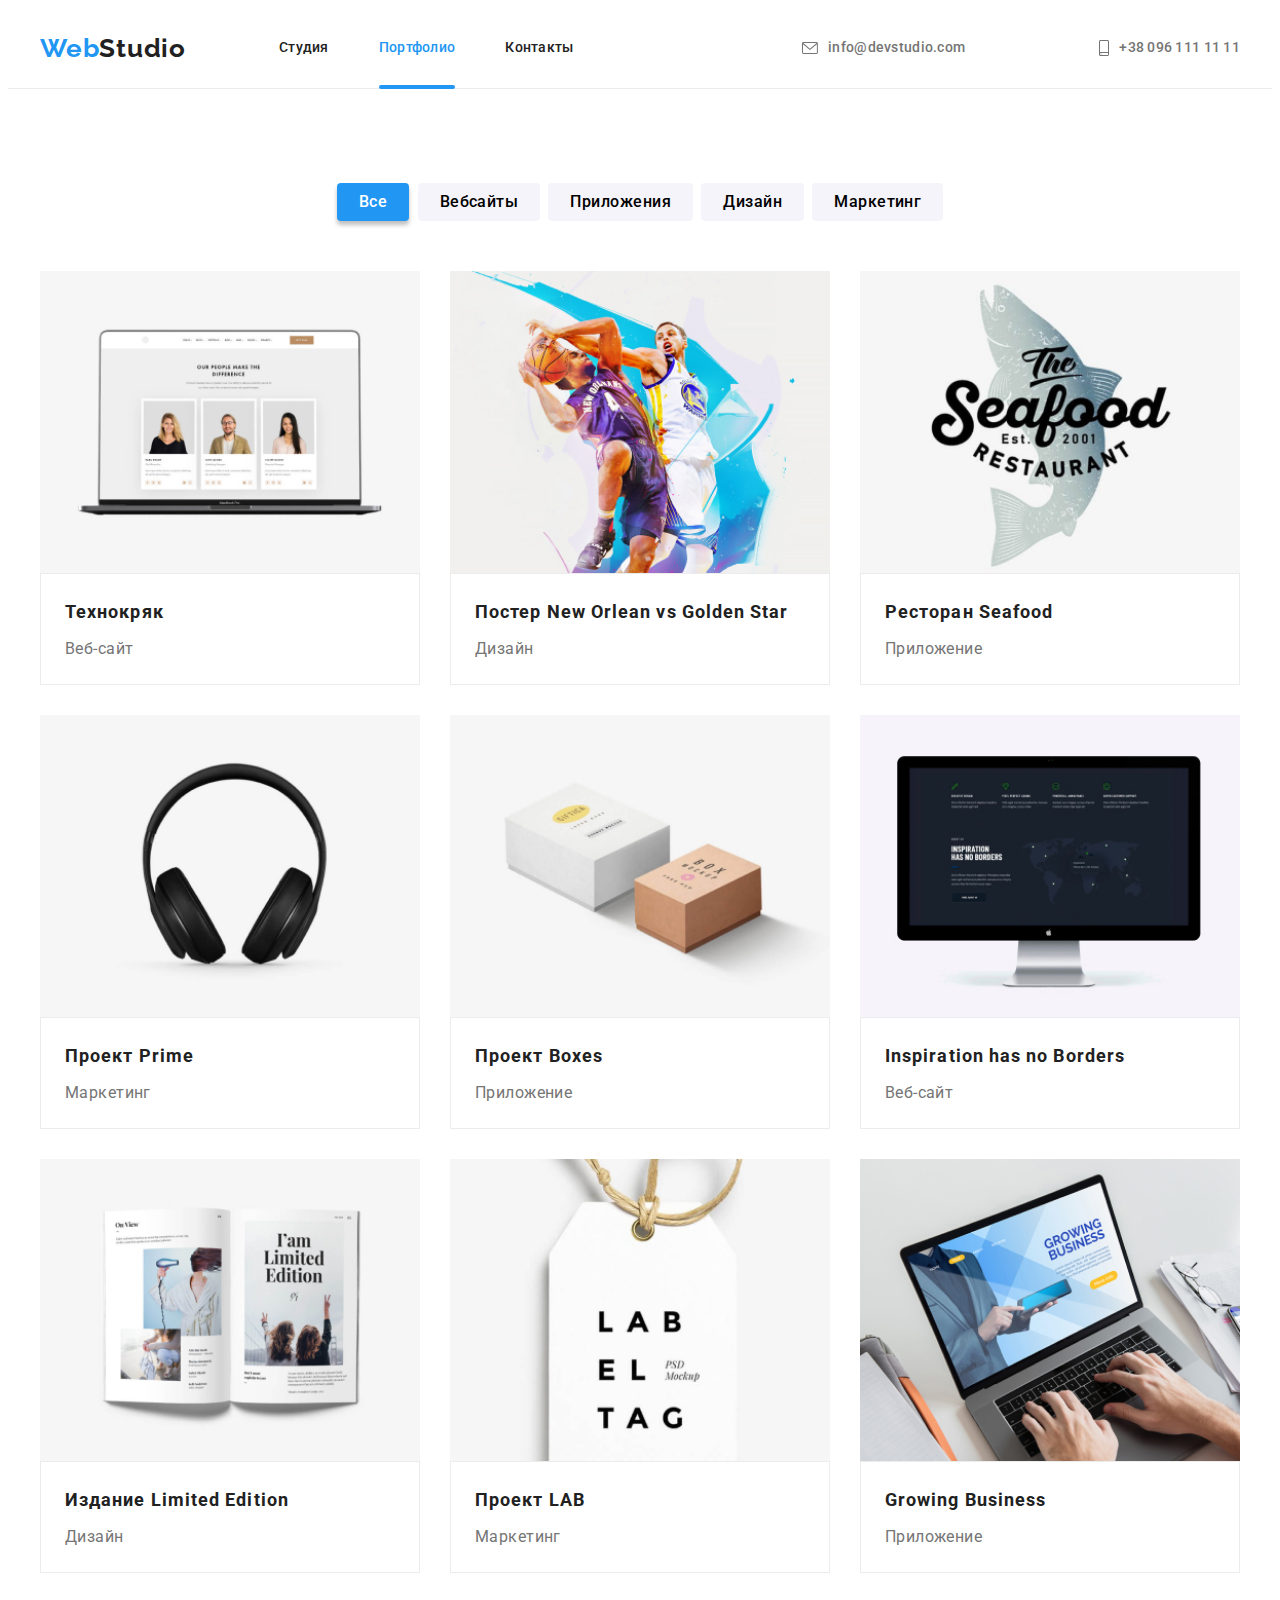
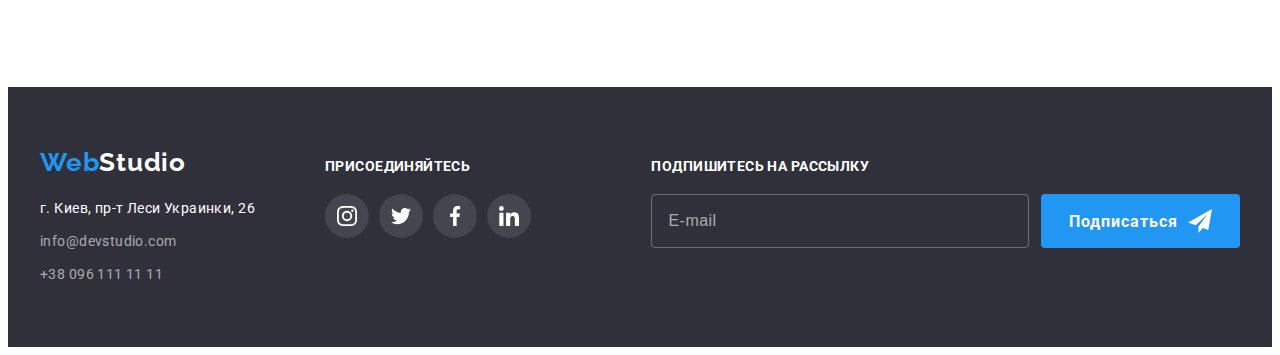
==== commit 5e7e165c: "исправляет мобильное меню, футер, хедер и каталог" ====
--- a/portfolio.html
+++ b/portfolio.html
@@ -55,55 +55,52 @@
     </div>
   
     <div class="mob-menu is-hidden" data-Menu>
-      <div class="container">
-        <div class="mob-menu__top">
-          <button type="button" class="menu-close__btn" data-Menu-close>
-            <svg class="menu-close__icon" width="18.67" height="18.67">
-              <use href="./images/icons.svg#icon-close" />
-            </svg>
-          </button>
-          <ul class="list mob-menu__list">
-            <li class="mob-menu__item"><a class="link mob-menu__link" href="./index.html">Студия</a></li>
-            <li class="mob-menu__item"><a class="link mob-menu__link" href="./portfolio.html">Портфолио</a></li>
-            <li class="mob-menu__item"><a class="link mob-menu__link" href="">Контакты</a></li>
-          </ul>
-        </div>
-        <div class="mob-menu__bottom">
-          <ul class="list mob-contakts-list">
-            <li class="mob-contakts__item">
-              <a class="link contakts-tel__link" href="tel:+380961111111">
-                +38 096 111 11 11</a>
-            </li>
-            <li class="mob-contakts__item">
-              <a class="link contakts-post__link" href="mailto:info@devstudio.com">
-                info@devstudio.com</a>
-            </li>
-  
-          </ul>
-          <ul class="mob-social__list list">
-            <li class="mob-social__item">
-              <a class="link mob-social__link" href="" target="_blank" rel="noreferrer noopener nofollow">
-                Instagram
-              </a>
-            </li>
-            <li class="mob-social__item">
-              <a class="link mob-social__link" href="" target="_blank" rel="noreferrer noopener nofollow">
-                Twitter
-              </a>
-            </li>
-            <li class="mob-social__item">
-              <a class="link mob-social__link" href="" target="_blank" rel="noreferrer noopener nofollow">
-                Facebook
-              </a>
-            </li>
-            <li class="mob-social__item">
-              <a class="link mob-social__link" href="" target="_blank" rel="noreferrer noopener nofollow">
-                LinkedIn
-              </a>
-            </li>
-          </ul>
-        </div>
+      <button type="button" class="menu-close__btn" data-Menu-close>
+        <svg class="menu-close__icon" width="18.67" height="18.67">
+          <use href="./images/icons.svg#icon-close" />
+        </svg>
+      </button>
+      <ul class="list mob-menu__list">
+        <li class="mob-menu__item"><a class="link mob-menu__link" href="./index.html">Студия</a></li>
+        <li class="mob-menu__item"><a class="link mob-menu__link current" href="./portfolio.html">Портфолио</a></li>
+        <li class="mob-menu__item"><a class="link mob-menu__link" href="">Контакты</a></li>
+      </ul>
+    
+      <div class="mob-menu__bottom">
+        <ul class="list mob-contakts-list">
+          <li class="mob-contakts__item">
+            <a class="link contakts-tel__link" href="tel:+380961111111">
+              +38 096 111 11 11</a>
+          </li>
+          <li class="mob-contakts__item">
+            <a class="link contakts-post__link" href="mailto:info@devstudio.com">
+              info@devstudio.com</a>
+          </li>
+        </ul>
+        <ul class="mob-social__list list">
+          <li class="mob-social__item">
+            <a class="link mob-social__link" href="" target="_blank" rel="noreferrer noopener nofollow">
+              Instagram
+            </a>
+          </li>
+          <li class="mob-social__item">
+            <a class="link mob-social__link" href="" target="_blank" rel="noreferrer noopener nofollow">
+              Twitter
+            </a>
+          </li>
+          <li class="mob-social__item">
+            <a class="link mob-social__link" href="" target="_blank" rel="noreferrer noopener nofollow">
+              Facebook
+            </a>
+          </li>
+          <li class="mob-social__item">
+            <a class="link mob-social__link" href="" target="_blank" rel="noreferrer noopener nofollow">
+              LinkedIn
+            </a>
+          </li>
+        </ul>
       </div>
+    
     </div>
   </header>
     <!--catalog  -->
@@ -132,7 +129,9 @@
                       <source srcset="./images/portfolio/1desktop.jpg 1x,
                                       ./images/portfolio/1desktop@2x.jpg 2x" 
                               media="(min-width: 1200px)">
-                    <img src="./images/portfolio/1mobile.jpg" alt="Сайт на экране раскрытого ультрабука">
+                    <img src="./images/portfolio/1mobile.jpg" 
+                    alt="Сайт на экране раскрытого ультрабука"
+                    width="370" height="294">
                     </picture>
                     <p class="catalog-item__text">Технокряк это современная площадка распространения коронавируса. Компании используют эту платформу для цифрового
                   шпионажа и атак на защищённые сервера конкурентов.</p>
@@ -156,7 +155,9 @@
                       <source srcset="./images/portfolio/2desktop.jpg 1x,
                                       ./images/portfolio/2desktop@2x.jpg 2x" 
                               media="(min-width: 1200px)">
-                      <img src="./images/portfolio/2mobile.jpg" alt="Два баскетболиста с мячом в прыжке">
+                      <img src="./images/portfolio/2mobile.jpg" 
+                      alt="Два баскетболиста с мячом в прыжке"
+                      width="370" height="294">
                     </picture>
                   <p class="catalog-item__text">Далеко-далеко за словесными, горами в стране гласных и согласных живут рыбные тексты. До семантика путь, знаках родного мир маленькая пояс моей домах. Парадигматическая запятой решила рукопись послушавшись обеспечивает lorem, встретил прямо от всех вопрос. Там, толку ручеек буквоград свое жизни семантика семь меня?Далеко-далеко за словесными горами в стране гласных и согласных живут рыбные тексты. Путь взгляд большого заглавных по всей ручеек приставка своих продолжил.</p>
                   </div>
@@ -179,7 +180,9 @@
                     <source srcset="./images/portfolio/3desktop.jpg 1x,
                                     ./images/portfolio/3desktop@2x.jpg 2x" 
                             media="(min-width: 1200px)">
-                    <img src="./images/portfolio/3mobile.jpg" alt="Логотип ресторана на фоне рыбины">
+                    <img src="./images/portfolio/3mobile.jpg" 
+                    alt="Логотип ресторана на фоне рыбины"
+                    width="370" height="294">
                   </picture>
                   <p class="catalog-item__text">Далеко-далеко за словесными горами в стране гласных и согласных живут рыбные тексты. Путь переписали имени ты? Щеке деревни взобравшись то диких агентство.</p>
                 </div>
@@ -202,7 +205,9 @@
                       <source srcset="./images/portfolio/4desktop.jpg 1x,
                                       ./images/portfolio/4desktop@2x.jpg 2x"
                               media="(min-width: 1200px)">
-                      <img src="./images/portfolio/4mobile.jpg" alt="Головные наушники черного цвета">
+                      <img src="./images/portfolio/4mobile.jpg" 
+                      alt="Головные наушники черного цвета"
+                      width="370" height="294">
                     </picture>
                   <p class="catalog-item__text">Далеко-далеко за словесными горами, в стране гласных и согласных живут рыбные тексты. Запятой родного дороге коварных рукопись всемогущая там свой не выйти.</p>
                   </div>
@@ -225,7 +230,9 @@
                     <source srcset="./images/portfolio/5desktop.jpg 1x,
                                     ./images/portfolio/5desktop@2x.jpg 2x" 
                             media="(min-width: 1200px)">
-                    <img src="./images/portfolio/5mobile.jpg" alt="Две прямоугольные коробки">
+                    <img src="./images/portfolio/5mobile.jpg" 
+                    alt="Две прямоугольные коробки"
+                    width="370" height="294">
                   </picture>
                   <p class="catalog-item__text">Далеко-далеко за словесными горами в стране гласных и согласных живут рыбные тексты. Ipsum оксмокс коварный домах рукопись даль маленький текстами рот грустный.</p>
                   </div>
@@ -245,7 +252,9 @@
                                     ./images/portfolio/6tablet@2x.jpg 2x" media="(max-width: 1199px)">
                     <source srcset="./images/portfolio/6desktop.jpg 1x,
                                     ./images/portfolio/6desktop@2x.jpg 2x" media="(min-width: 1200px)">
-                    <img src="./images/portfolio/6mobile.jpg" alt="Сайт на экране Аймак">
+                    <img src="./images/portfolio/6mobile.jpg" 
+                    alt="Сайт на экране Аймак"
+                    width="370" height="294">
                   </picture>
                   <p class="catalog-item__text">Далеко-далеко за словесными горами в стране гласных и согласных живут рыбные тексты. Рыбного рукописи ты своих повстречался ручеек переписали меня взгляд безопасную?</p>
                   </div>
@@ -265,7 +274,9 @@
                                       ./images/portfolio/7tablet@2x.jpg 2x" media="(max-width: 1199px)">
                       <source srcset="./images/portfolio/7desktop.jpg 1x,
                                       ./images/portfolio/7desktop@2x.jpg 2x" media="(min-width: 1200px)">
-                      <img src="./images/portfolio/7mobile.jpg" alt="Раскрытая книга с иллюстрациями">
+                      <img src="./images/portfolio/7mobile.jpg" 
+                      alt="Раскрытая книга с иллюстрациями"
+                      width="370" height="294">
                   </picture>
                   <p class="catalog-item__text">Далеко-далеко за словесными горами в стране гласных и согласных живут рыбные тексты. Последний ты коварный оксмокс на берегу имеет большой правилами заманивший своих.</p>
                   </div>
@@ -285,7 +296,9 @@
                                     ./images/portfolio/8tablet@2x.jpg 2x" media="(max-width: 1199px)">
                     <source srcset="./images/portfolio/8desktop.jpg 1x,
                                     ./images/portfolio/8desktop@2x.jpg 2x" media="(min-width: 1200px)">
-                    <img src="./images/portfolio/8mobile.jpg" alt="Товарная бирка на веревочке">
+                    <img src="./images/portfolio/8mobile.jpg" 
+                    alt="Товарная бирка на веревочке"
+                    width="370" height="294">
                   </picture>
                   <p class="catalog-item__text">Далеко-далеко за словесными горами в стране гласных и согласных живут рыбные тексты. Моей пояс жизни осталось, безопасную агентство живет собрал то своего?</p>
                   </div>
@@ -305,7 +318,9 @@
                                   ./images/portfolio/9tablet@2x.jpg 2x" media="(max-width: 1199px)">
                   <source srcset="./images/portfolio/9desktop.jpg 1x,
                                   ./images/portfolio/9desktop@2x.jpg 2x" media="(min-width: 1200px)">
-                  <img src="./images/portfolio/9mobile.jpg" alt="Руки на клавиатуре ноутбука">
+                  <img src="./images/portfolio/9mobile.jpg" 
+                  alt="Руки на клавиатуре ноутбука"
+                  width="370" height="294">
                   </picture>
                 <p class="catalog-item__text">Далеко-далеко за словесными горами, в стране гласных и согласных живут
                      рыбные тексты. Океана что то там моей! Запятых подпоясал безопасную реторический власти?Далеко-далеко за словесными горами, в стране гласных и согласных живут
--- a/css/main.min.css
+++ b/css/main.min.css
@@ -1,2 +1,2 @@
-:root{--textcolor: #212121;--textcolor2: #757575;--brandcolor: #2196f3;--backgroundcolor: #2f303a;--backgroundcolor2: #f5f4fa;--whitetextcolor: #fff;--herobtnfocuscolor: #188ce8;--footaddresscolor: rgba(255, 255, 255, 0.6);--footborderformcolor: rgba(255, 255, 255, 0.3);--sociallinkcolor: rgba(175, 177, 184, 1);--catalogbackgroundtext: rgba(33, 150, 243, 0.9);--item-background: rgba(47, 48, 58, 0.8);--modal-bordercolor: rgba(33, 33, 33, 0.2);--placeholder-color: rgba(117, 117, 117, 0.5);--transition1: 250ms cubic-bezier(0.4, 0, 0.2, 1);--card-amt: 1}.visually-hidden{position:absolute;white-space:nowrap;width:1px;height:1px;overflow:hidden;border:0;padding:0;clip:rect(0 0 0 0);clip-path:inset(50%);margin:-1px}p,h1,h2,h3,h4,h5,h6{margin:0}ul,ol{margin:0;padding:0;padding-left:0}img{display:block;width:100%;height:auto;max-width:100%}button{cursor:pointer}body{font-family:'Roboto', sans-serif;font-size:14px;line-height:1.71;letter-spacing:.03em;color:var(--textcolor2)}.title{color:var(--textcolor)}.link{text-decoration:none;color:inherit}.list{list-style:none}.container{padding-left:15px;padding-right:15px;margin:0 auto}@media screen and (max-width: 479px){.container{width:100%}}@media screen and (min-width: 480px){.container{width:480px}}@media screen and (min-width: 768px){.container{width:768px}}@media screen and (min-width: 1200px){.container{width:1200px}}.section{padding-top:60px;padding-bottom:60px}@media screen and (min-width: 1200px){.section{padding-top:94px;padding-bottom:94px}}.section-title{font-size:28px;line-height:1.17;text-align:center;color:var(--textcolor);margin-bottom:30px}@media screen and (min-width: 1200px){.section-title{font-size:36px;margin-bottom:50px}}.card-set{margin-bottom:-30px}@media screen and (min-width: 480px){.card-set{display:flex;flex-wrap:wrap;margin-left:-30px}}.card-set__item{margin-bottom:30px}@media screen and (min-width: 480px){.card-set__item{flex-basis:calc(100% / var(--card-amt) - 30px);margin-left:30px}}.social-list{display:flex;justify-content:center}.social-list__item+.social-list__item{margin-left:10px}.social__icon{width:20px;height:20px;fill:var(--sociallinkcolor);transition:fill var(--transition1)}.social__link:hover .social__icon,.social__link:focus .social__icon{fill:var(--whitetextcolor)}.foot .social__icon{fill:var(--whitetextcolor)}.foot .social__link{background-color:rgba(255,255,255,0.1)}.social__link{width:44px;height:44px;background-color:var(--whitetextcolor);display:flex;justify-content:center;align-items:center;border-radius:50%;transition:background-color var(--transition1)}.social__link:hover,.social__link:focus{background-color:var(--brandcolor)}.logo-link{font-family:Raleway;font-size:24px;font-weight:700;line-height:1.19;letter-spacing:.03em;color:var(--brandcolor)}@media screen and (min-width: 1200px){.logo-link{font-size:26px}}.logo--header{color:var(--textcolor)}.head .logo-link{margin-right:86px}@media screen and (min-width: 1200px){.head .logo-link{margin-right:93px}}.foot .logo-link{margin-bottom:20px;display:inline-block}.logo--footer{color:var(--whitetextcolor)}.btn{font-family:inherit;font-size:16px;font-weight:700;line-height:1.87;letter-spacing:.06em;color:var(--whitetextcolor);background-color:var(--brandcolor);cursor:pointer;padding:10px 32px;border:none;border-radius:4px;transition:background-color var(--transition1),box-shadow var(--transition1)}.btn:focus,.btn:hover{background-color:var(--herobtnfocuscolor);box-shadow:0px 4px 4px rgba(0,0,0,0.15)}.subscription__button{padding:10px 28px;display:flex;align-items:center;text-align:center;margin-right:auto;margin-left:auto}.modal-button{padding:10px 55px;display:block;margin:0 auto}.backdrop{width:100vw;height:100vh;top:0;position:fixed;background-color:rgba(0,0,0,0.2);z-index:1;opacity:1;transition:opacity var(--transition1),visibility var(--transition1)}.is-hidden{opacity:0;pointer-events:none;visibility:hidden}.backdrop.is-hidden .modal{transform:translate(-50%, -50%) scale(0.3)}.modal{width:450px;min-height:581px;background-color:var(--whitetextcolor);position:absolute;top:50%;left:50%;transform:translate(-50%, -50%) scale(1);border-radius:4px;box-shadow:0px 4px 4px 0px rgba(0,0,0,0.25);transition:transform var(--transition1);padding:40px}@media screen and (max-width: 479px){.modal{width:90vw}}@media screen and (min-width: 1200px){.modal{width:528px}}.close__icon{transition:fill var(--transition1)}.close-btn:focus .close__icon,.close-btn:hover .close__icon{fill:var(--brandcolor)}.close-btn{width:30px;height:30px;border:1px solid rgba(0,0,0,0.1);border-radius:50%;background-color:transparent;display:flex;align-items:center;justify-content:center;position:absolute;top:8px;right:8px;transition:border-color var(--transition1);outline:none}.close-btn:focus,.close-btn:hover{border-color:var(--brandcolor)}.modal__text{text-align:center;font-size:20px;font-weight:700;line-height:1.15;color:var(--textcolor);margin-bottom:12px}.assent-text{display:inline;font-size:12px;line-height:1.16;letter-spacing:.03em}@media screen and (min-width: 1200px){.assent-text{font-size:14px}}.mob-menu.is-hidden{transform:scale(0.5);transition:opacity var(--transition1),visibility var(--transition1)}.mob-menu{background-color:var(--whitetextcolor);position:fixed;top:0;left:0;width:100vw;height:100vh;z-index:1;padding-top:10px;padding-bottom:48px;padding-left:25px;padding-right:15px;right:100%;opacity:1;transform:scale(1);transition:transform var(--transition1);overflow-y:scroll}@media screen and (min-width: 768px){.mob-menu{display:none}}.mob-menu .container{height:100%;display:flex;flex-direction:column;justify-content:space-between}.mob-menu__list{padding-top:28px}.mob-menu__link{font-size:40px;font-weight:500;line-height:1.17;letter-spacing:.02em;color:var(--textcolor);display:block;padding-top:10px;padding-bottom:10px;margin-bottom:12px;transition:color var(--transition1)}.mob-menu__link:hover,.mob-menu__link:focus{color:var(--brandcolor)}.contakts-tel__link{display:block;font-size:40px;font-weight:500;line-height:1.17;letter-spacing:.02em;color:var(--brandcolor);padding-top:10px;padding-bottom:10px;margin-bottom:12px}@media screen and (max-width: 479px){.contakts-tel__link{font-size:27px}}.contakts-post__link{display:block;font-size:24px;font-weight:500;line-height:1.17;letter-spacing:.02em;padding-top:10px;padding-bottom:10px;margin-bottom:64px}.mob-social__list{display:flex;flex-wrap:wrap}@media screen and (max-width: 479px){.mob-social__list{display:block}}.mob-social__item{display:block;margin-bottom:15px}@media screen and (min-width: 480px) and (max-width: 767px){.mob-social__item{display:inline;border-right:1px solid rgba(33,33,33,0.2);padding-left:10px;padding-right:10px}.mob-social__item:last-child{border:none}.mob-social__item:first-child{padding-left:0}}.mob-social__link{font-size:18px;font-weight:500;line-height:1.22;letter-spacing:.02em;color:var(--brandcolor)}.menu-close__btn{display:block;margin-left:auto;position:absolute;top:0;right:0;width:40px;height:40px;border:none;background-color:transparent;transition:border-color var(--transition1)}.menu-close__btn:focus,.menu-close__btn:hover{border-color:var(--brandcolor)}.menu-close__icon{transition:fill var(--transition1)}.menu-close__btn:focus .menu-close__icon,.menu-close__btn:hover .menu-close__icon{fill:var(--brandcolor)}.head{border-bottom:1px solid #ececec}.header__container{display:flex;align-items:center;justify-content:space-between}.site-navigation{display:none}@media screen and (min-width: 768px){.site-navigation{display:flex;align-items:center}}.site-navigation__list{display:flex;align-items:center}.contakts-list{display:none}@media screen and (min-width: 1200px){.contakts-list{display:inline-flex;align-items:center;margin-left:auto}}@media screen and (min-width: 768px){.contakts-list{display:flex;flex-wrap:wrap}}.site-navigation__item:not(:last-child){margin-right:50px}@media screen and (min-width: 1200px){.contakts-list__item:not(:last-child){margin-right:50px}}.site-navigation__list{color:var(--textcolor)}.site-navigation__link{font-size:14px;font-weight:500;line-height:1.14;letter-spacing:.02em;padding-top:32px;padding-bottom:32px;display:flex;align-items:center;transition:color var(--transition1)}.site-navigation__link:hover,.site-navigation__link:focus{color:var(--brandcolor)}.contacts__link{padding-top:5px;padding-bottom:5px;margin-left:84px}.current{color:var(--brandcolor);position:relative}.current::after{content:'';width:100%;height:4px;border-radius:2px;position:absolute;left:0;bottom:0;background-color:var(--brandcolor);margin-bottom:-1px}.contakts-list__icon{margin-right:10px;fill:currentColor}.openmenu-button{background-color:transparent;border:none;outline:none;margin-top:10px;margin-bottom:10px}.openmenu-button:focus,.openmenu-button:hover{border-color:var(--brandcolor)}@media screen and (min-width: 768px){.openmenu-button{display:none}}.openmenu__icon{transition:fill var(--transition1)}.openmenu-button:focus .openmenu__icon,.openmenu-button:hover .openmenu__icon{fill:var(--brandcolor)}.hero{color:var(--whitetextcolor);text-align:center;padding-top:118px;padding-bottom:118px;background-image:linear-gradient(rgba(47,48,58,0.4), rgba(47,48,58,0.4)),url(../images/header/header_mob_1x.jpg);background-repeat:no-repeat;background-position:center;background-size:cover, auto;margin:0 auto}@media (min-device-pixel-ratio: 2), (min-resolution: 192dpi), (min-resolution: 2dppx){.hero{background-image:linear-gradient(rgba(47,48,58,0.4), rgba(47,48,58,0.4)),url(../images/header/header_mob_2x.jpg)}}@media screen and (min-width: 768px) and (max-width: 1199px){.hero{background-image:linear-gradient(rgba(47,48,58,0.4), rgba(47,48,58,0.4)),url(../images/header/header_tab_1x.jpg)}}@media screen and (min-width: 768px) and (max-width: 1199px) and (min-device-pixel-ratio: 2), screen and (min-width: 768px) and (max-width: 1199px) and (min-resolution: 192dpi), screen and (min-width: 768px) and (max-width: 1199px) and (min-resolution: 2dppx){.hero{background-image:linear-gradient(rgba(47,48,58,0.4), rgba(47,48,58,0.4)),url(../images/header/header_tab_2x.jpg)}}@media screen and (min-width: 1200px){.hero{padding-top:200px;padding-bottom:200px;background-image:linear-gradient(rgba(47,48,58,0.4), rgba(47,48,58,0.4)),url(../images/header/header_desk_1x.jpg);max-width:1600px}}@media screen and (min-width: 1200px) and (min-device-pixel-ratio: 2), screen and (min-width: 1200px) and (min-resolution: 192dpi), screen and (min-width: 1200px) and (min-resolution: 2dppx){.hero{background-image:linear-gradient(rgba(47,48,58,0.4), rgba(47,48,58,0.4)),url(../images/header/header_desk_2x.jpg)}}.hero__title{font-size:26px;font-weight:900;line-height:1.62;letter-spacing:.06em;text-transform:uppercase;max-width:360px;margin-right:auto;margin-left:auto;margin-bottom:30px}@media screen and (min-width: 1200px){.hero__title{font-size:44px;line-height:1.36;max-width:700px}}@media screen and (min-width: 768px) and (max-width: 1199px){.about{--card-amt: 2}}@media screen and (min-width: 1200px){.about{--card-amt: 4}}.about-list__title{font-size:14px;line-height:1.14;text-transform:uppercase;margin-bottom:10px;text-align:center}@media screen and (min-width: 768px){.about-list__title{text-align:left}}.about-list__icon{background-color:var(--backgroundcolor2);border-radius:4px;margin-bottom:30px;text-align:center;padding:25px 100px}.activity{display:none}@media screen and (min-width: 1200px){.activity{display:block;padding-top:0;--card-amt: 3}}.activity__item{position:relative}.activity__text{font-size:14px;line-height:1.14;letter-spacing:.03em;text-transform:uppercase;text-align:center;position:absolute;padding:27px;width:100%;bottom:0;background-color:var(--item-background);color:var(--whitetextcolor)}.collective{background-color:var(--backgroundcolor2)}@media screen and (min-width: 768px) and (max-width: 1199px){.collective{--card-amt: 2}}@media screen and (min-width: 1200px){.collective{--card-amt: 4}}.collective__item{font-size:16px;line-height:1.19;letter-spacing:.03em;text-align:center;background-color:var(--whitetextcolor);border-bottom-left-radius:5px;border-bottom-right-radius:5px;box-shadow:0 5px 5px -5px rgba(0,0,0,0.5)}.collective__member{font-size:16px;font-weight:500;color:var(--textcolor);margin-bottom:10px}.collective-caption{padding-top:30px;padding-bottom:24px}@media screen and (min-width: 1200px){.collective-caption{padding-bottom:30px}}.collective__prof{margin-bottom:16px}@media screen and (min-width: 480px) and (max-width: 767px){.customer{--card-amt: 2}}@media screen and (min-width: 768px) and (max-width: 1199px){.customer{--card-amt: 3}}@media screen and (min-width: 1200px){.customer{--card-amt: 6}}.customer__icon{fill:currentColor}.customer__link{display:flex;align-items:center;justify-content:center;width:100%;height:92px;border-radius:4px;border:1px solid var(--sociallinkcolor);color:var(--sociallinkcolor);transition:color var(--transition1),border var(--transition1)}.customer__link:hover,.customer__link:focus{color:var(--brandcolor);border:1px solid var(--brandcolor)}.btn-list{display:flex;justify-content:center;flex-wrap:wrap;justify-content:flex-start;margin-bottom:40px}@media screen and (min-width: 768px) and (max-width: 1199px){.btn-list{justify-content:center;margin-bottom:30px}}@media screen and (min-width: 1200px){.btn-list{justify-content:center;margin-bottom:50px}}.btn-list__item{min-width:73px;min-height:38px;border-radius:4px}.btn-list__item:not(:last-child){margin-right:8px}@media screen and (max-width: 767px){.btn-list__item{margin-bottom:15px}}.btn-list__button{font-family:inherit;background-color:var(--backgroundcolor2);cursor:pointer;font-size:16px;font-weight:500;line-height:1.63;letter-spacing:.03em;border:none;border-radius:4px;padding:6px 22px;transition:color var(--transition1),box-shadow var(--transition1),background-color var(--transition1)}.btn-list__button:hover,.btn-list__button:focus,.btn-list__button--current{background-color:var(--brandcolor);color:var(--whitetextcolor);box-shadow:0px 4px 4px 0px rgba(0,0,0,0.25)}.catalog{padding-top:0;padding-bottom:20px}@media screen and (min-width: 768px) and (max-width: 1199px){.catalog{--card-amt: 2}}@media screen and (min-width: 1200px){.catalog{--card-amt: 3}}.catalog-item__title{font-size:18px;line-height:2;letter-spacing:.06em;margin-bottom:4px}.catalog-item__product{font-size:16px;line-height:1.87}.catalog-item__wrap{position:relative;overflow:hidden}.catalog-item__text{position:absolute;top:0;left:0;background-color:var(--catalogbackgroundtext);color:var(--whitetextcolor);font-size:18px;line-height:1.55;padding:63px 24px;height:100%;transform:translateY(100%);transition:transform var(--transition1);overflow:auto}.catalog-item__text::-webkit-scrollbar{width:5px}.catalog-item__text::-webkit-scrollbar-track{box-shadow:inset 0 0 6px rgba(0,0,0,0.3)}.catalog-item__text::-webkit-scrollbar-thumb{background-color:var(--whitetextcolor);outline:1px solid var(--textcolor2)}.catalog-item__link:hover .catalog-item__text,.catalog-item__link:focus .catalog-item__text{transform:translateY(0)}.catalog-item__link{display:flex;flex-direction:column;transition:box-shadow var(--transition1)}.catalog-item__link:hover,.catalog-item__link:focus{box-shadow:0px 1px 1px rgba(0,0,0,0.12),0px 4px 4px rgba(0,0,0,0.06),1px 4px 6px rgba(0,0,0,0.16)}.catalog-item__caption{padding:20px 24px;border:1px solid #ececec}.form-field{margin-bottom:10px}.form__input{width:100%;height:40px;border:1px solid var(--modal-bordercolor);border-radius:4px;padding-left:42px;color:var(--textcolor);transition:border-color var(--transition1);outline:none}.form__input:focus,.form__input:hover{border-color:var(--brandcolor)}.input__text{font-size:12px;line-height:1.17;letter-spacing:.01em;display:block;margin-bottom:4px}.form__text{width:100%;height:120px;border:1px solid var(--modal-bordercolor);border-radius:4px;padding-left:16px;padding-top:10px;color:var(--textcolor);resize:none;outline:none}.form__text:focus,.form__text:hover{border-color:var(--brandcolor)}.form__text::placeholder{color:var(--placeholder-color)}.form__textarea{margin-bottom:20px}.input__wrap{position:relative}.input__icon{position:absolute;left:12px;top:50%;transform:translateY(-50%);transition:fill var(--transition1)}.form__input:focus+.input__icon,.form__input:hover+.input__icon{fill:var(--brandcolor)}.agreement-link{color:var(--brandcolor);text-decoration-line:underline}.checkbox-field{margin-bottom:30px}.checkbox-wrap{width:16px;height:15px;border:2px solid var(--textcolor);border-radius:2px;margin-right:8px;display:flex;align-items:center;justify-content:center;transition:border-color var(--transition1)}.checkbox-wrap:hover{border-color:var(--brandcolor)}.checkbox-input:checked+.check-text .checkbox-wrap{background-color:var(--brandcolor);border:none}.checkbox-input:focus+.check-text .checkbox-wrap{border-color:var(--brandcolor)}.check-text{text-shadow:0px 4px 4px rgba(0,0,0,0.25);display:flex;align-items:center;justify-content:center}.foot{padding-bottom:60px;padding-top:60px;background-color:var(--backgroundcolor);color:var(--whitetextcolor);margin:0 auto}@media screen and (min-width: 768px){.foot-container{display:flex;flex-wrap:wrap;align-items:baseline;justify-content:center}}.adrs{font-style:normal}.adrs__item:not(:last-child){margin-bottom:9px}.adrs__link[target='_blank']{color:var(--whitetextcolor)}.adrs__link{color:var(--footaddresscolor);transition:color var(--transition1)}.adrs__link:hover,.adrs__link:focus{color:var(--brandcolor)}.foot__title{color:var(--whitetextcolor);margin-bottom:20px;text-align:center}@media screen and (min-width: 1200px){.foot__title{text-align:left}}.foot__item{margin-left:auto;margin-right:auto;text-align:center}.foot__item:not(:last-child){margin-bottom:60px}@media screen and (min-width: 1200px){.foot__item:last-child{margin-left:auto;text-align:left}.foot__item:not(:last-child){margin-right:70px;margin-bottom:0;text-align:left}}@media screen and (min-width: 1200px){.subscription{display:flex}}.subscription__input{height:50px;border:1px solid var(--footborderformcolor);border-radius:4px;padding-left:16px;color:var(--whitetextcolor);background-color:transparent;font-size:16px;line-height:1.25;letter-spacing:.03em;margin-right:12px;transition:border-color var(--transition1);outline:none;margin-bottom:20px;width:450px}.subscription__input::placeholder{color:var(--footaddresscolor)}.subscription__input:hover,.subscription__input:focus{border-color:var(--brandcolor)}@media screen and (max-width: 479px){.subscription__input{width:90vw}}@media screen and (min-width: 1200px){.subscription__input{width:358px;margin-bottom:0}}.subscription__icon{margin-left:10px}
+:root{--textcolor: #212121;--textcolor2: #757575;--brandcolor: #2196f3;--backgroundcolor: #2f303a;--backgroundcolor2: #f5f4fa;--whitetextcolor: #fff;--herobtnfocuscolor: #188ce8;--footaddresscolor: rgba(255, 255, 255, 0.6);--footborderformcolor: rgba(255, 255, 255, 0.3);--sociallinkcolor: rgba(175, 177, 184, 1);--catalogbackgroundtext: rgba(33, 150, 243, 0.9);--item-background: rgba(47, 48, 58, 0.8);--modal-bordercolor: rgba(33, 33, 33, 0.2);--placeholder-color: rgba(117, 117, 117, 0.5);--transition1: 250ms cubic-bezier(0.4, 0, 0.2, 1);--card-amt: 1}.visually-hidden{position:absolute;white-space:nowrap;width:1px;height:1px;overflow:hidden;border:0;padding:0;clip:rect(0 0 0 0);clip-path:inset(50%);margin:-1px}p,h1,h2,h3,h4,h5,h6{margin:0}ul,ol{margin:0;padding:0;padding-left:0}img{display:block;width:100%;height:auto;max-width:100%}button{cursor:pointer}body{font-family:'Roboto', sans-serif;font-size:14px;line-height:1.71;letter-spacing:.03em;color:var(--textcolor2)}.title{color:var(--textcolor)}.link{text-decoration:none;color:inherit}.list{list-style:none}.no-scroll{overflow:hidden}.container{padding-left:15px;padding-right:15px;margin:0 auto}@media screen and (max-width: 479px){.container{width:100%}}@media screen and (min-width: 480px){.container{width:480px}}@media screen and (min-width: 768px){.container{width:768px}}@media screen and (min-width: 1200px){.container{width:1200px}}.section{padding-top:60px;padding-bottom:60px}@media screen and (min-width: 1200px){.section{padding-top:94px;padding-bottom:94px}}.section-title{font-size:28px;line-height:1.17;text-align:center;color:var(--textcolor);margin-bottom:30px}@media screen and (min-width: 1200px){.section-title{font-size:36px;margin-bottom:50px}}.card-set{display:flex;flex-wrap:wrap;margin-left:-30px;margin-top:-30px}.card-set__item{flex-basis:calc(100% / var(--card-amt) - 30px);margin-left:30px;margin-top:30px}.social-list{display:flex;justify-content:center}.social-list__item+.social-list__item{margin-left:10px}.social__icon{width:20px;height:20px;fill:var(--sociallinkcolor);transition:fill var(--transition1)}.social__link:hover .social__icon,.social__link:focus .social__icon{fill:var(--whitetextcolor)}.foot .social__icon{fill:var(--whitetextcolor)}.foot .social__link{background-color:rgba(255,255,255,0.1)}.social__link{width:44px;height:44px;background-color:var(--whitetextcolor);display:flex;justify-content:center;align-items:center;border-radius:50%;transition:background-color var(--transition1)}.social__link:hover,.social__link:focus{background-color:var(--brandcolor)}.logo-link{font-family:Raleway;font-size:24px;font-weight:700;line-height:1.19;letter-spacing:.03em;color:var(--brandcolor)}@media screen and (min-width: 1200px){.logo-link{font-size:26px}}.logo--header{color:var(--textcolor)}.head .logo-link{margin-right:86px}@media screen and (min-width: 1200px){.head .logo-link{margin-right:93px}}.foot .logo-link{margin-bottom:20px;display:inline-block}.logo--footer{color:var(--whitetextcolor)}.btn{font-family:inherit;font-size:16px;font-weight:700;line-height:1.87;letter-spacing:.06em;color:var(--whitetextcolor);background-color:var(--brandcolor);cursor:pointer;padding:10px 32px;border:none;border-radius:4px;transition:background-color var(--transition1),box-shadow var(--transition1)}.btn:focus,.btn:hover{background-color:var(--herobtnfocuscolor);box-shadow:0px 4px 4px rgba(0,0,0,0.15)}.subscription__button{padding:10px 28px;display:flex;align-items:center;text-align:center;margin-right:auto;margin-left:auto}.modal-button{padding:10px 55px;display:block;margin:0 auto}.backdrop{width:100vw;height:100vh;top:0;position:fixed;background-color:rgba(0,0,0,0.2);z-index:1;opacity:1;transition:opacity var(--transition1),visibility var(--transition1)}.is-hidden{opacity:0;pointer-events:none;visibility:hidden}.backdrop.is-hidden .modal{transform:translate(-50%, -50%) scale(0.3)}.modal{width:450px;min-height:581px;background-color:var(--whitetextcolor);position:absolute;top:50%;left:50%;transform:translate(-50%, -50%) scale(1);border-radius:4px;box-shadow:0px 4px 4px 0px rgba(0,0,0,0.25);transition:transform var(--transition1);padding:40px}@media screen and (max-width: 479px){.modal{width:90vw}}@media screen and (min-width: 1200px){.modal{width:528px}}.close__icon{transition:fill var(--transition1)}.close-btn:focus .close__icon,.close-btn:hover .close__icon{fill:var(--brandcolor)}.close-btn{width:30px;height:30px;border:1px solid rgba(0,0,0,0.1);border-radius:50%;background-color:transparent;display:flex;align-items:center;justify-content:center;position:absolute;top:8px;right:8px;transition:border-color var(--transition1);outline:none}.close-btn:focus,.close-btn:hover{border-color:var(--brandcolor)}.modal__text{text-align:center;font-size:20px;font-weight:700;line-height:1.15;color:var(--textcolor);margin-bottom:12px}.assent-text{display:inline;font-size:12px;line-height:1.16;letter-spacing:.03em}@media screen and (min-width: 1200px){.assent-text{font-size:14px}}.mob-menu.is-hidden{opacity:0;transform:scale(0.5);transition:opacity var(--transition1),visibility var(--transition1)}.mob-menu{padding-left:40px;padding-right:40px;display:flex;flex-direction:column;justify-content:space-between;background-color:var(--whitetextcolor);position:fixed;top:0;left:0;width:100vw;height:100vh;z-index:1;padding-top:48px;padding-bottom:48px;right:100%;opacity:1;transform:scale(1);transition:opacity var(--transition1),transform var(--transition1);overflow-y:scroll}@media screen and (min-width: 768px){.mob-menu{display:none}}.mob-menu__item:not(:last-child){margin-bottom:12px}.mob-menu__link{font-size:40px;font-weight:500;line-height:1.17;letter-spacing:.02em;color:var(--textcolor);display:block;transition:color var(--transition1);padding-top:10px;padding-bottom:10px}.mob-menu__link:hover,.mob-menu__link:focus{color:var(--brandcolor)}.mob-contakts-list{margin-bottom:54px}.mob-contakts__item:not(:last-child){margin-bottom:12px}.contakts-tel__link{display:block;font-size:40px;font-weight:500;line-height:1.17;letter-spacing:.02em;color:var(--brandcolor);padding-top:10px;padding-bottom:10px}@media screen and (max-width: 479px){.contakts-tel__link{font-size:27px}}.contakts-post__link{display:block;font-size:24px;font-weight:500;line-height:1.17;letter-spacing:.02em;padding-top:10px;padding-bottom:10px}.mob-social__list{display:flex;flex-wrap:wrap;margin-top:-15px;margin-left:-15px}.mob-social__item{margin-top:15px;margin-left:15px;display:inline;border-right:1px solid rgba(33,33,33,0.2);padding-left:10px;padding-right:10px}.mob-social__item:last-child{border:none}.mob-social__item:first-child{padding-left:0}.mob-social__link{font-size:18px;font-weight:500;line-height:1.22;letter-spacing:.02em;color:var(--brandcolor)}.menu-close__btn{display:block;margin-left:auto;position:absolute;top:20px;right:20px;width:40px;height:40px;border:none;background-color:transparent;transition:border-color var(--transition1)}.menu-close__btn:focus,.menu-close__btn:hover{border-color:var(--brandcolor)}.menu-close__icon{transition:fill var(--transition1)}.menu-close__btn:focus .menu-close__icon,.menu-close__btn:hover .menu-close__icon{fill:var(--brandcolor)}.head{border-bottom:1px solid #ececec}.header__container{display:flex;align-items:center;justify-content:space-between}.site-navigation{display:none}@media screen and (min-width: 768px){.site-navigation{display:flex;align-items:center}}.site-navigation__list{display:flex;align-items:center}.contakts-list{display:none}@media screen and (min-width: 1200px){.contakts-list{display:inline-flex;align-items:center;margin-left:auto}}@media screen and (min-width: 768px){.contakts-list{display:flex;flex-wrap:wrap}}.site-navigation__item:not(:last-child){margin-right:50px}@media screen and (min-width: 1200px){.contakts-list__item:not(:last-child){margin-right:50px}}.site-navigation__list{color:var(--textcolor)}.site-navigation__link{font-size:14px;font-weight:500;line-height:1.14;letter-spacing:.02em;padding-top:32px;padding-bottom:32px;display:flex;align-items:center;transition:color var(--transition1)}.site-navigation__link:hover,.site-navigation__link:focus{color:var(--brandcolor)}.contacts__link{padding-top:5px;padding-bottom:5px;margin-left:84px}.current{color:var(--brandcolor)}@media screen and (min-width: 768px){.current{position:relative}.current::after{content:'';width:100%;height:4px;border-radius:2px;position:absolute;left:0;bottom:0;background-color:var(--brandcolor);margin-bottom:-1px}}.contakts-list__icon{margin-right:10px;fill:currentColor}.openmenu-button{background-color:transparent;border:none;outline:none;margin-top:10px;margin-bottom:10px}.openmenu-button:focus,.openmenu-button:hover{border-color:var(--brandcolor)}@media screen and (min-width: 768px){.openmenu-button{display:none}}.openmenu__icon{transition:fill var(--transition1)}.openmenu-button:focus .openmenu__icon,.openmenu-button:hover .openmenu__icon{fill:var(--brandcolor)}.hero{color:var(--whitetextcolor);text-align:center;padding-top:118px;padding-bottom:118px;background-image:linear-gradient(rgba(47,48,58,0.4), rgba(47,48,58,0.4)),url(../images/header/header_mob_1x.jpg);background-repeat:no-repeat;background-position:center;background-size:cover;margin:0 auto}@media (min-device-pixel-ratio: 2), (min-resolution: 192dpi), (min-resolution: 2dppx){.hero{background-image:linear-gradient(rgba(47,48,58,0.4), rgba(47,48,58,0.4)),url(../images/header/header_mob_2x.jpg)}}@media screen and (min-width: 768px) and (max-width: 1199px){.hero{background-image:linear-gradient(rgba(47,48,58,0.4), rgba(47,48,58,0.4)),url(../images/header/header_tab_1x.jpg)}}@media screen and (min-width: 768px) and (max-width: 1199px) and (min-device-pixel-ratio: 2), screen and (min-width: 768px) and (max-width: 1199px) and (min-resolution: 192dpi), screen and (min-width: 768px) and (max-width: 1199px) and (min-resolution: 2dppx){.hero{background-image:linear-gradient(rgba(47,48,58,0.4), rgba(47,48,58,0.4)),url(../images/header/header_tab_2x.jpg)}}@media screen and (min-width: 1200px){.hero{padding-top:200px;padding-bottom:200px;background-image:linear-gradient(rgba(47,48,58,0.4), rgba(47,48,58,0.4)),url(../images/header/header_desk_1x.jpg);max-width:1600px}}@media screen and (min-width: 1200px) and (min-device-pixel-ratio: 2), screen and (min-width: 1200px) and (min-resolution: 192dpi), screen and (min-width: 1200px) and (min-resolution: 2dppx){.hero{background-image:linear-gradient(rgba(47,48,58,0.4), rgba(47,48,58,0.4)),url(../images/header/header_desk_2x.jpg)}}.hero__title{font-size:26px;font-weight:900;line-height:1.62;letter-spacing:.06em;text-transform:uppercase;max-width:360px;margin-right:auto;margin-left:auto;margin-bottom:30px}@media screen and (min-width: 1200px){.hero__title{font-size:44px;line-height:1.36;max-width:700px}}@media screen and (min-width: 768px) and (max-width: 1199px){.about{--card-amt: 2}}@media screen and (min-width: 1200px){.about{--card-amt: 4}}.about-list__title{font-size:14px;line-height:1.14;text-transform:uppercase;margin-bottom:10px;text-align:center}@media screen and (min-width: 768px){.about-list__title{text-align:left}}.about-list__icon{background-color:var(--backgroundcolor2);border-radius:4px;margin-bottom:30px;text-align:center;padding:25px 100px}.activity{display:none}@media screen and (min-width: 1200px){.activity{display:block;padding-top:0;--card-amt: 3}}.activity__item{position:relative}.activity__text{font-size:14px;line-height:1.14;letter-spacing:.03em;text-transform:uppercase;text-align:center;position:absolute;padding:27px;width:100%;bottom:0;background-color:var(--item-background);color:var(--whitetextcolor)}.collective{background-color:var(--backgroundcolor2)}@media screen and (min-width: 768px) and (max-width: 1199px){.collective{--card-amt: 2}}@media screen and (min-width: 1200px){.collective{--card-amt: 4}}.collective__item{font-size:16px;line-height:1.19;letter-spacing:.03em;text-align:center;background-color:var(--whitetextcolor);border-bottom-left-radius:5px;border-bottom-right-radius:5px;box-shadow:0 5px 5px -5px rgba(0,0,0,0.5)}.collective__member{font-size:16px;font-weight:500;color:var(--textcolor);margin-bottom:10px}.collective-caption{padding-top:30px;padding-bottom:24px}@media screen and (min-width: 1200px){.collective-caption{padding-bottom:30px}}.collective__prof{margin-bottom:16px}@media screen and (min-width: 480px) and (max-width: 767px){.customer{--card-amt: 2}}@media screen and (min-width: 768px) and (max-width: 1199px){.customer{--card-amt: 3}}@media screen and (min-width: 1200px){.customer{--card-amt: 6}}.customer__icon{fill:currentColor}.customer__link{display:flex;align-items:center;justify-content:center;width:100%;height:92px;border-radius:4px;border:1px solid var(--sociallinkcolor);color:var(--sociallinkcolor);transition:color var(--transition1),border var(--transition1)}.customer__link:hover,.customer__link:focus{color:var(--brandcolor);border:1px solid var(--brandcolor)}.btn-list{display:flex;justify-content:center;flex-wrap:wrap;justify-content:flex-start;margin-bottom:40px}@media screen and (min-width: 768px) and (max-width: 1199px){.btn-list{justify-content:center;margin-bottom:30px}}@media screen and (min-width: 1200px){.btn-list{justify-content:center;margin-bottom:50px}}.btn-list__item{min-width:73px;min-height:38px;border-radius:4px}.btn-list__item:not(:last-child){margin-right:8px}@media screen and (max-width: 767px){.btn-list__item{margin-bottom:15px}}.btn-list__button{font-family:inherit;background-color:var(--backgroundcolor2);cursor:pointer;font-size:16px;font-weight:500;line-height:1.63;letter-spacing:.03em;border:none;border-radius:4px;padding:6px 22px;transition:color var(--transition1),box-shadow var(--transition1),background-color var(--transition1)}.btn-list__button:hover,.btn-list__button:focus,.btn-list__button--current{background-color:var(--brandcolor);color:var(--whitetextcolor);box-shadow:0px 4px 4px 0px rgba(0,0,0,0.25)}.catalog{padding-top:0;padding-bottom:20px}@media screen and (min-width: 768px) and (max-width: 1199px){.catalog{--card-amt: 2}}@media screen and (min-width: 1200px){.catalog{--card-amt: 3}}.catalog-item__title{font-size:18px;line-height:2;letter-spacing:.06em;margin-bottom:4px}.catalog-item__product{font-size:16px;line-height:1.87}.catalog-item__wrap{position:relative;overflow:hidden}.catalog-item__text{position:absolute;top:0;left:0;background-color:var(--catalogbackgroundtext);color:var(--whitetextcolor);font-size:18px;line-height:1.55;padding:63px 24px;height:100%;opacity:0;transform:translateY(100%);transition:opacity var(--transition1),transform var(--transition1);overflow:auto}.catalog-item__text::-webkit-scrollbar{width:5px}.catalog-item__text::-webkit-scrollbar-track{box-shadow:inset 0 0 6px rgba(0,0,0,0.3)}.catalog-item__text::-webkit-scrollbar-thumb{background-color:var(--whitetextcolor);outline:1px solid var(--textcolor2)}.catalog-item__link:hover .catalog-item__text,.catalog-item__link:focus .catalog-item__text{transform:translateY(0);opacity:1}.catalog-item__link{display:flex;flex-direction:column;height:100%;transition:box-shadow var(--transition1)}.catalog-item__link:hover,.catalog-item__link:focus{box-shadow:0px 1px 1px rgba(0,0,0,0.12),0px 4px 4px rgba(0,0,0,0.06),1px 4px 6px rgba(0,0,0,0.16)}.catalog-item__caption{flex-grow:1;padding:20px 24px;border:1px solid #ececec}.form-field{margin-bottom:10px}.form__input{width:100%;height:40px;border:1px solid var(--modal-bordercolor);border-radius:4px;padding-left:42px;color:var(--textcolor);transition:border-color var(--transition1);outline:none}.form__input:focus,.form__input:hover{border-color:var(--brandcolor)}.input__text{font-size:12px;line-height:1.17;letter-spacing:.01em;display:block;margin-bottom:4px}.form__text{width:100%;height:120px;border:1px solid var(--modal-bordercolor);border-radius:4px;padding-left:16px;padding-top:10px;color:var(--textcolor);resize:none;outline:none}.form__text:focus,.form__text:hover{border-color:var(--brandcolor)}.form__text::placeholder{color:var(--placeholder-color)}.form__textarea{margin-bottom:20px}.input__wrap{position:relative}.input__icon{position:absolute;left:12px;top:50%;transform:translateY(-50%);transition:fill var(--transition1)}.form__input:focus+.input__icon,.form__input:hover+.input__icon{fill:var(--brandcolor)}.agreement-link{color:var(--brandcolor);text-decoration-line:underline}.checkbox-field{margin-bottom:30px}.checkbox-wrap{width:16px;height:15px;border:2px solid var(--textcolor);border-radius:2px;margin-right:8px;display:flex;align-items:center;justify-content:center;transition:border-color var(--transition1)}.checkbox-wrap:hover{border-color:var(--brandcolor)}.checkbox-input:checked+.check-text .checkbox-wrap{background-color:var(--brandcolor);border:none}.checkbox-input:focus+.check-text .checkbox-wrap{border-color:var(--brandcolor)}.check-text{text-shadow:0px 4px 4px rgba(0,0,0,0.25);display:flex;align-items:center;justify-content:center}.foot{padding-bottom:60px;padding-top:60px;background-color:var(--backgroundcolor);color:var(--whitetextcolor);margin:0 auto}@media screen and (min-width: 768px){.foot-container{display:flex;flex-wrap:wrap;align-items:baseline;justify-content:center}}.adrs{font-style:normal}.adrs__item:not(:last-child){margin-bottom:9px}.adrs__link[target='_blank']{color:var(--whitetextcolor)}.adrs__link{color:var(--footaddresscolor);transition:color var(--transition1)}.adrs__link:hover,.adrs__link:focus{color:var(--brandcolor)}.foot__title{color:var(--whitetextcolor);margin-bottom:20px;text-align:center}@media screen and (min-width: 1200px){.foot__title{text-align:left}}.foot__item{margin-left:auto;margin-right:auto;text-align:center}.foot__item:not(:last-child){margin-bottom:60px}@media screen and (min-width: 1200px){.foot__item:not(:last-child){margin-left:0;margin-right:70px;margin-bottom:0;text-align:left}.foot__item:last-child{margin-left:auto;margin-right:0;text-align:left}}@media screen and (min-width: 1200px){.subscription{display:flex}}.subscription__input{height:50px;border:1px solid var(--footborderformcolor);border-radius:4px;padding-left:16px;color:var(--whitetextcolor);background-color:transparent;font-size:16px;line-height:1.25;letter-spacing:.03em;margin-right:12px;transition:border-color var(--transition1);outline:none;margin-bottom:20px;width:450px}.subscription__input::placeholder{color:var(--footaddresscolor)}.subscription__input:hover,.subscription__input:focus{border-color:var(--brandcolor)}@media screen and (max-width: 479px){.subscription__input{width:90vw}}@media screen and (min-width: 1200px){.subscription__input{width:358px;margin-bottom:0}}.subscription__icon{margin-left:10px}
 /*# sourceMappingURL=main.min.css.map */